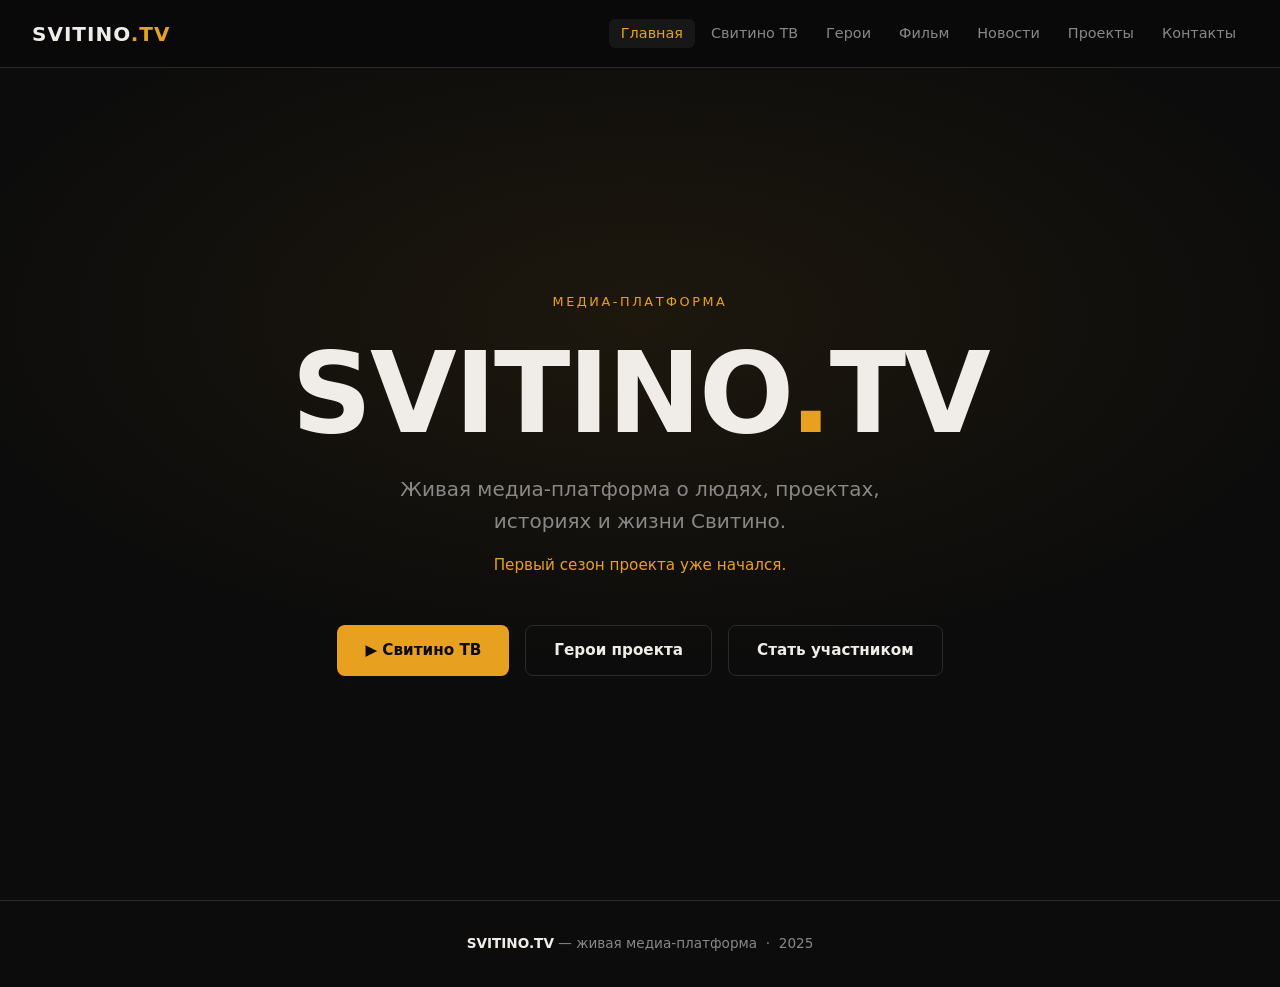
==== index.html @ ee6710ea "Убрать скрипт Cloudflare Analytics — работает автоматически через Pages" ====
<!DOCTYPE html>
<html lang="ru">
<head>
  <meta charset="UTF-8">
  <meta name="viewport" content="width=device-width, initial-scale=1.0">
  <title>SVITINO.TV — Живая медиа-платформа</title>
  <meta name="description" content="Живая медиа-платформа о людях, проектах, историях и жизни Свитино.">
  <link rel="stylesheet" href="css/style.css">
</head>
<body>

<nav>
  <a class="nav-logo" href="index.html">SVITINO<span>.TV</span></a>
  <button class="nav-burger" aria-label="Меню">
    <span></span><span></span><span></span>
  </button>
  <ul class="nav-links">
    <li><a href="index.html">Главная</a></li>
    <li><a href="tv.html">Свитино ТВ</a></li>
    <li><a href="heroes.html">Герои</a></li>
    <li><a href="film.html">Фильм</a></li>
    <li><a href="news.html">Новости</a></li>
    <li><a href="projects.html">Проекты</a></li>
    <li><a href="contacts.html">Контакты</a></li>
  </ul>
</nav>

<div class="page">
  <section class="hero">
    <p class="hero-eyebrow">Медиа-платформа</p>
    <h1>SVITINO<span class="dot">.</span>TV</h1>
    <p class="hero-sub">Живая медиа-платформа о людях, проектах, историях и жизни Свитино.</p>
    <p class="hero-note">Первый сезон проекта уже начался.</p>
    <div class="hero-buttons">
      <a href="tv.html" class="btn btn-primary">▶ Свитино ТВ</a>
      <a href="heroes.html" class="btn btn-outline">Герои проекта</a>
      <a href="contacts.html" class="btn btn-outline">Стать участником</a>
    </div>
  </section>
</div>

<footer>
  <strong>SVITINO.TV</strong> — живая медиа-платформа &nbsp;·&nbsp; 2025
</footer>

<script src="js/nav.js"></script>
</body>
</html>
---- css/style.css ----
/* SVITINO.TV — main stylesheet */

*, *::before, *::after {
  box-sizing: border-box;
  margin: 0;
  padding: 0;
}

:root {
  --bg: #0c0c0c;
  --bg-card: #161616;
  --bg-nav: rgba(10, 10, 10, 0.95);
  --accent: #e8a020;
  --accent-dark: #c48018;
  --text: #f0ede8;
  --text-muted: #888;
  --border: #2a2a2a;
  --font: 'Segoe UI', system-ui, -apple-system, sans-serif;
  --nav-h: 68px;
}

html { scroll-behavior: smooth; }

body {
  background: var(--bg);
  color: var(--text);
  font-family: var(--font);
  font-size: 16px;
  line-height: 1.6;
  min-height: 100vh;
}

a { color: inherit; text-decoration: none; }

/* ── Navigation ──────────────────────────────── */

nav {
  position: fixed;
  top: 0; left: 0; right: 0;
  height: var(--nav-h);
  background: var(--bg-nav);
  border-bottom: 1px solid var(--border);
  backdrop-filter: blur(10px);
  z-index: 100;
  display: flex;
  align-items: center;
  justify-content: space-between;
  padding: 0 2rem;
}

.nav-logo {
  font-size: 1.25rem;
  font-weight: 700;
  letter-spacing: 0.05em;
  color: var(--text);
}

.nav-logo span { color: var(--accent); }

.nav-links {
  display: flex;
  gap: 0.25rem;
  list-style: none;
}

.nav-links a {
  padding: 0.4rem 0.75rem;
  border-radius: 6px;
  font-size: 0.9rem;
  color: var(--text-muted);
  transition: color 0.2s, background 0.2s;
}

.nav-links a:hover,
.nav-links a.active {
  color: var(--text);
  background: rgba(255,255,255,0.06);
}

.nav-links a.active { color: var(--accent); }

/* Burger (mobile) */
.nav-burger {
  display: none;
  flex-direction: column;
  gap: 5px;
  cursor: pointer;
  padding: 4px;
  background: none;
  border: none;
}

.nav-burger span {
  display: block;
  width: 24px;
  height: 2px;
  background: var(--text);
  border-radius: 2px;
  transition: all 0.3s;
}

/* ── Page wrapper ────────────────────────────── */

.page {
  padding-top: var(--nav-h);
  min-height: 100vh;
}

/* ── Hero (главная) ──────────────────────────── */

.hero {
  min-height: calc(100vh - var(--nav-h));
  display: flex;
  flex-direction: column;
  align-items: center;
  justify-content: center;
  text-align: center;
  padding: 4rem 2rem;
  background:
    radial-gradient(ellipse 80% 60% at 50% 30%, rgba(232,160,32,0.08) 0%, transparent 70%),
    var(--bg);
}

.hero-eyebrow {
  font-size: 0.8rem;
  letter-spacing: 0.2em;
  text-transform: uppercase;
  color: var(--accent);
  margin-bottom: 1.5rem;
}

.hero h1 {
  font-size: clamp(3rem, 10vw, 7rem);
  font-weight: 800;
  letter-spacing: -0.02em;
  line-height: 1;
  margin-bottom: 1.5rem;
}

.hero h1 .dot { color: var(--accent); }

.hero-sub {
  font-size: clamp(1rem, 2.5vw, 1.25rem);
  color: var(--text-muted);
  max-width: 540px;
  margin-bottom: 1rem;
}

.hero-note {
  font-size: 0.95rem;
  color: var(--accent);
  margin-bottom: 3rem;
}

.hero-buttons {
  display: flex;
  gap: 1rem;
  flex-wrap: wrap;
  justify-content: center;
}

/* ── Buttons ─────────────────────────────────── */

.btn {
  display: inline-flex;
  align-items: center;
  gap: 0.5rem;
  padding: 0.75rem 1.75rem;
  border-radius: 8px;
  font-size: 0.95rem;
  font-weight: 600;
  cursor: pointer;
  transition: all 0.2s;
  border: none;
}

.btn-primary {
  background: var(--accent);
  color: #0c0c0c;
}

.btn-primary:hover {
  background: var(--accent-dark);
  transform: translateY(-1px);
}

.btn-outline {
  background: transparent;
  color: var(--text);
  border: 1px solid var(--border);
}

.btn-outline:hover {
  border-color: var(--accent);
  color: var(--accent);
  transform: translateY(-1px);
}

/* ── Section ─────────────────────────────────── */

.section {
  padding: 5rem 2rem;
  max-width: 1100px;
  margin: 0 auto;
}

.section-title {
  font-size: clamp(1.75rem, 4vw, 2.5rem);
  font-weight: 700;
  margin-bottom: 0.5rem;
}

.section-title span { color: var(--accent); }

.section-sub {
  color: var(--text-muted);
  margin-bottom: 3rem;
  max-width: 540px;
}

/* ── Cards ───────────────────────────────────── */

.cards {
  display: grid;
  grid-template-columns: repeat(auto-fill, minmax(300px, 1fr));
  gap: 1.5rem;
}

.card {
  background: var(--bg-card);
  border: 1px solid var(--border);
  border-radius: 12px;
  overflow: hidden;
  transition: border-color 0.2s, transform 0.2s;
}

.card:hover {
  border-color: var(--accent);
  transform: translateY(-3px);
}

.card-img {
  width: 100%;
  aspect-ratio: 16/9;
  background: #1e1e1e;
  display: flex;
  align-items: center;
  justify-content: center;
  color: var(--text-muted);
  font-size: 2rem;
}

.card-body { padding: 1.25rem; }

.card-tag {
  font-size: 0.75rem;
  letter-spacing: 0.1em;
  text-transform: uppercase;
  color: var(--accent);
  margin-bottom: 0.5rem;
}

.card-title {
  font-size: 1.1rem;
  font-weight: 600;
  margin-bottom: 0.5rem;
}

.card-text { font-size: 0.9rem; color: var(--text-muted); }

/* ── Page hero (inner pages) ─────────────────── */

.page-hero {
  padding: 4rem 2rem 3rem;
  max-width: 1100px;
  margin: 0 auto;
  border-bottom: 1px solid var(--border);
  margin-bottom: 0;
}

.page-hero h1 {
  font-size: clamp(2rem, 5vw, 3.5rem);
  font-weight: 800;
  margin-bottom: 0.75rem;
}

.page-hero p {
  color: var(--text-muted);
  font-size: 1.1rem;
  max-width: 560px;
}

/* ── Coming soon badge ───────────────────────── */

.coming-soon {
  display: inline-block;
  background: rgba(232,160,32,0.12);
  color: var(--accent);
  border: 1px solid rgba(232,160,32,0.3);
  border-radius: 20px;
  padding: 0.3rem 1rem;
  font-size: 0.8rem;
  letter-spacing: 0.08em;
  text-transform: uppercase;
  margin-bottom: 1rem;
}

/* ── Contacts ────────────────────────────────── */

.contact-list {
  list-style: none;
  display: flex;
  flex-direction: column;
  gap: 1rem;
  margin-top: 2rem;
}

.contact-list li {
  display: flex;
  align-items: center;
  gap: 1rem;
  padding: 1.25rem 1.5rem;
  background: var(--bg-card);
  border: 1px solid var(--border);
  border-radius: 10px;
}

.contact-list .ci {
  font-size: 1.5rem;
  width: 2rem;
  text-align: center;
}

.contact-list a {
  color: var(--accent);
  transition: opacity 0.2s;
}

.contact-list a:hover { opacity: 0.75; }

/* ── Footer ──────────────────────────────────── */

footer {
  border-top: 1px solid var(--border);
  padding: 2rem;
  text-align: center;
  color: var(--text-muted);
  font-size: 0.85rem;
}

footer strong { color: var(--text); }

/* ── Mobile ──────────────────────────────────── */

@media (max-width: 768px) {
  nav { padding: 0 1rem; }

  .nav-links {
    position: fixed;
    top: var(--nav-h);
    left: 0; right: 0;
    background: var(--bg-nav);
    border-bottom: 1px solid var(--border);
    flex-direction: column;
    padding: 1rem;
    gap: 0.25rem;
    transform: translateY(-120%);
    transition: transform 0.3s;
  }

  .nav-links.open { transform: translateY(0); }

  .nav-links a {
    display: block;
    padding: 0.65rem 1rem;
    font-size: 1rem;
  }

  .nav-burger { display: flex; }

  .hero { padding: 3rem 1.25rem; }

  .hero-buttons { flex-direction: column; align-items: stretch; }
  .hero-buttons .btn { justify-content: center; }

  .section { padding: 3rem 1.25rem; }
  .page-hero { padding: 2.5rem 1.25rem 2rem; }

  .cards { grid-template-columns: 1fr; }
}
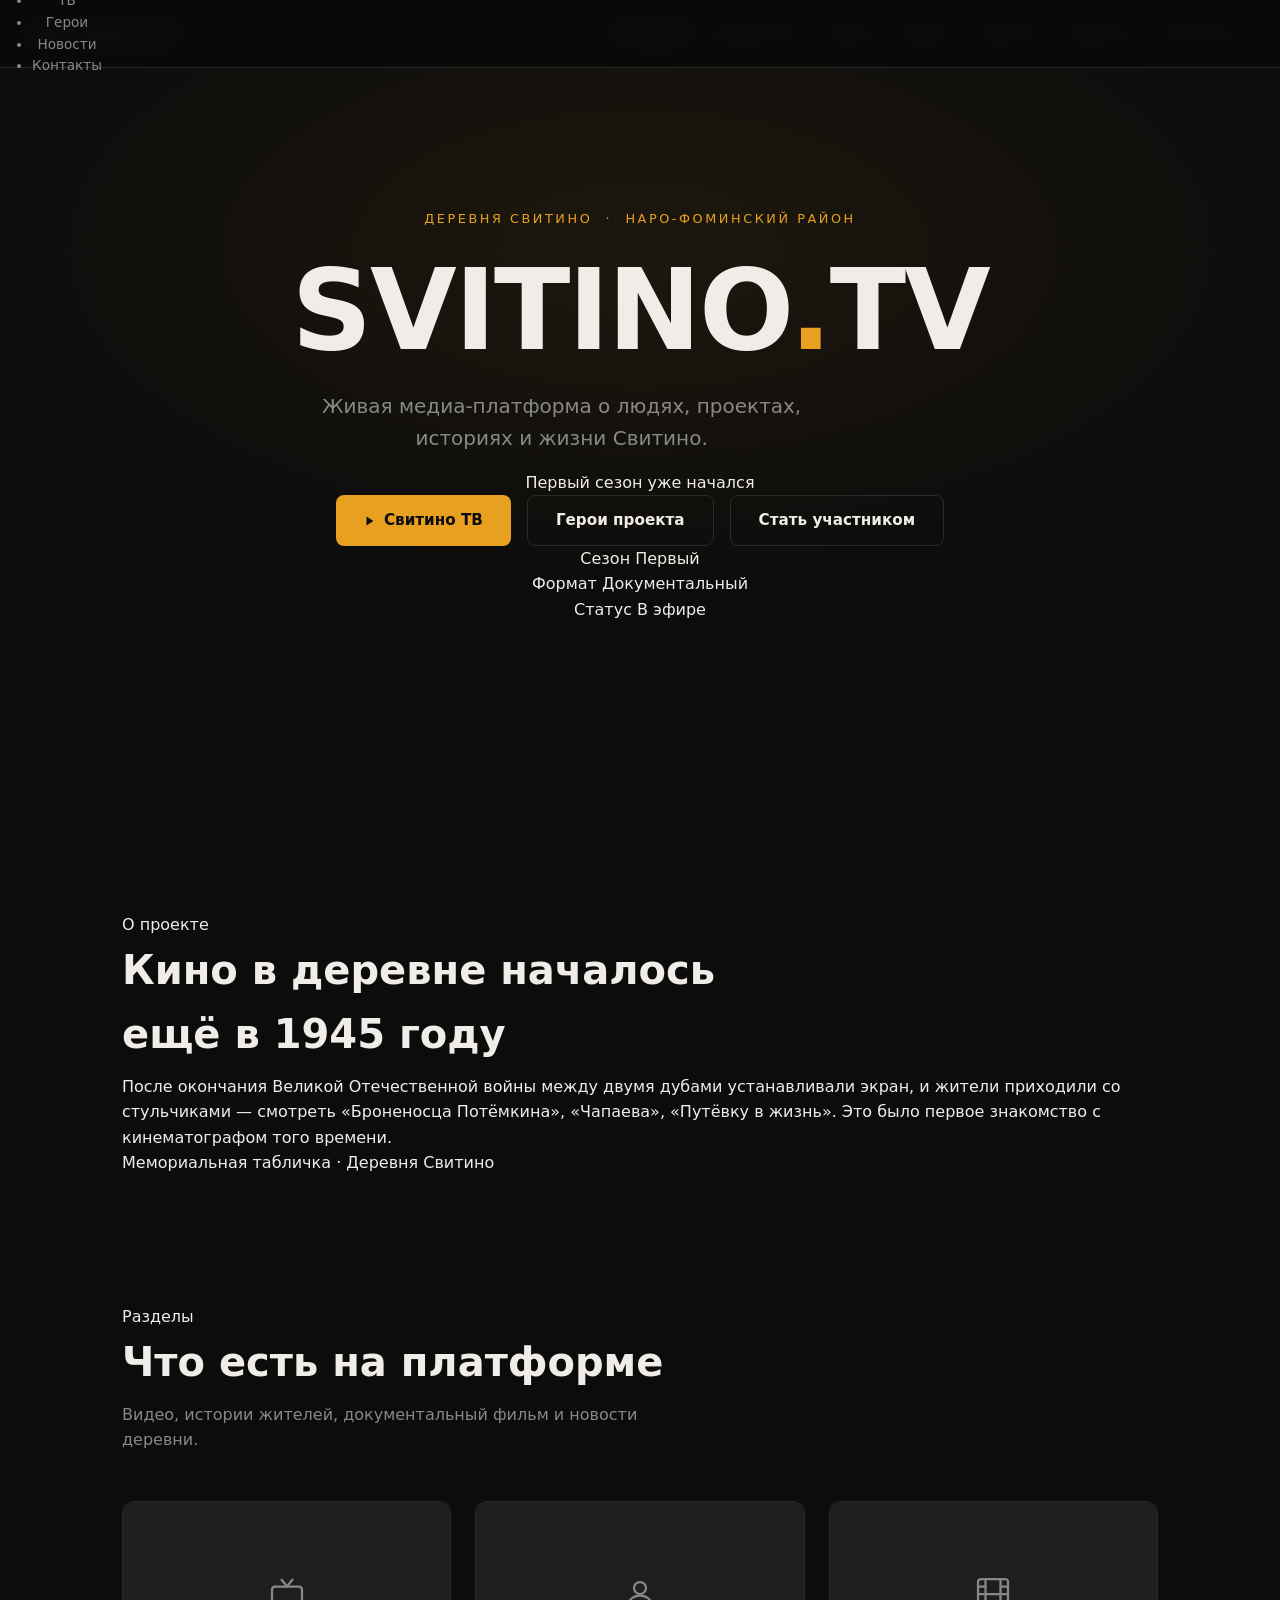
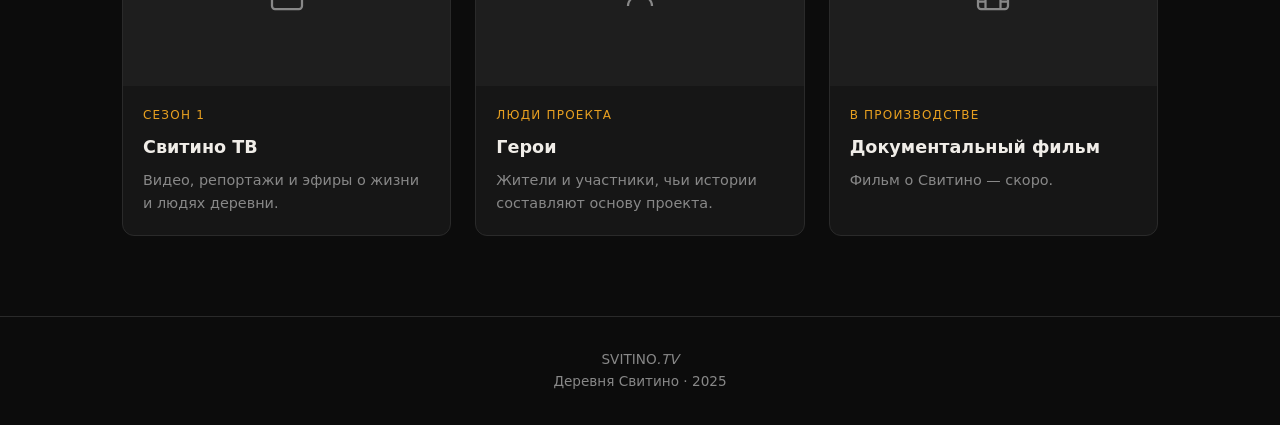
==== commit 7fff6403: "Add files via upload" ====
--- a/index.html
+++ b/index.html
@@ -4,14 +4,14 @@
   <meta charset="UTF-8">
   <meta name="viewport" content="width=device-width, initial-scale=1.0">
   <title>SVITINO.TV — Живая медиа-платформа</title>
-  <meta name="description" content="Живая медиа-платформа о людях, проектах, историях и жизни Свитино.">
+  <meta name="description" content="Живая медиа-платформа о людях, проектах, историях и жизни деревни Свитино.">
   <link rel="stylesheet" href="css/style.css">
 </head>
 <body>
 
 <nav>
-  <a class="nav-logo" href="index.html">SVITINO<span>.TV</span></a>
-  <button class="nav-burger" aria-label="Меню">
+  <a class="nav-logo" href="index.html">SVITINO<em>.TV</em></a>
+  <button class="nav-burger" aria-label="Меню" aria-expanded="false">
     <span></span><span></span><span></span>
   </button>
   <ul class="nav-links">
@@ -25,22 +25,133 @@
   </ul>
 </nav>
 
-<div class="page">
+<main>
   <section class="hero">
-    <p class="hero-eyebrow">Медиа-платформа</p>
-    <h1>SVITINO<span class="dot">.</span>TV</h1>
-    <p class="hero-sub">Живая медиа-платформа о людях, проектах, историях и жизни Свитино.</p>
-    <p class="hero-note">Первый сезон проекта уже начался.</p>
-    <div class="hero-buttons">
-      <a href="tv.html" class="btn btn-primary">▶ Свитино ТВ</a>
-      <a href="heroes.html" class="btn btn-outline">Герои проекта</a>
-      <a href="contacts.html" class="btn btn-outline">Стать участником</a>
+    <!-- Decorative archive photo wall -->
+    <div class="hero-bg" aria-hidden="true">
+      <div class="hero-bg-cell"></div><div class="hero-bg-cell"></div>
+      <div class="hero-bg-cell"></div><div class="hero-bg-cell"></div>
+      <div class="hero-bg-cell"></div><div class="hero-bg-cell"></div>
+      <div class="hero-bg-cell"></div><div class="hero-bg-cell"></div>
+      <div class="hero-bg-cell"></div><div class="hero-bg-cell"></div>
+      <div class="hero-bg-cell"></div><div class="hero-bg-cell"></div>
+      <div class="hero-bg-cell"></div><div class="hero-bg-cell"></div>
+      <div class="hero-bg-cell"></div><div class="hero-bg-cell"></div>
+      <div class="hero-bg-cell"></div><div class="hero-bg-cell"></div>
+      <div class="hero-bg-cell"></div><div class="hero-bg-cell"></div>
+      <div class="hero-bg-cell"></div><div class="hero-bg-cell"></div>
+      <div class="hero-bg-cell"></div><div class="hero-bg-cell"></div>
+      <div class="hero-bg-cell"></div><div class="hero-bg-cell"></div>
+      <div class="hero-bg-cell"></div><div class="hero-bg-cell"></div>
+      <div class="hero-bg-cell"></div><div class="hero-bg-cell"></div>
+      <div class="hero-bg-cell"></div><div class="hero-bg-cell"></div>
+      <div class="hero-bg-cell"></div><div class="hero-bg-cell"></div>
+      <div class="hero-bg-cell"></div><div class="hero-bg-cell"></div>
+      <div class="hero-bg-cell"></div><div class="hero-bg-cell"></div>
+      <div class="hero-bg-cell"></div><div class="hero-bg-cell"></div>
+      <div class="hero-bg-cell"></div><div class="hero-bg-cell"></div>
+    </div>
+
+    <div class="hero-main">
+      <div class="hero-eyebrow">Деревня Свитино &nbsp;·&nbsp; Наро-Фоминский район</div>
+
+      <h1>SVITINO<span class="dot">.</span><span class="tv">TV</span></h1>
+      <div class="hero-rule"></div>
+
+      <p class="hero-sub">Живая медиа-платформа о людях, проектах, историях и жизни Свитино.</p>
+      <p class="hero-season">Первый сезон уже начался</p>
+
+      <div class="hero-buttons">
+        <a href="tv.html" class="btn btn-primary">
+          <svg width="12" height="12" viewBox="0 0 24 24"><polygon points="5,3 19,12 5,21" fill="currentColor"/></svg>
+          Свитино ТВ
+        </a>
+        <a href="heroes.html" class="btn btn-outline">Герои проекта</a>
+        <a href="contacts.html" class="btn btn-outline">Стать участником</a>
+      </div>
+    </div>
+
+    <div class="hero-strip">
+      <div class="strip-item">
+        <span class="strip-label">Сезон</span>
+        <span class="strip-val">Первый</span>
+      </div>
+      <div class="strip-item">
+        <span class="strip-label">Формат</span>
+        <span class="strip-val">Документальный</span>
+      </div>
+      <div class="strip-item">
+        <span class="strip-label">Статус</span>
+        <span class="strip-val" style="color:var(--amber)">В эфире</span>
+      </div>
     </div>
   </section>
-</div>
+
+  <div class="gabion-divider"></div>
+
+  <!-- About -->
+  <div class="section" style="padding-bottom:3rem">
+    <p class="section-eyebrow">О проекте</p>
+    <h2 class="section-title">Кино в деревне началось<br>ещё в 1945 году</h2>
+    <div class="about-strip">
+      <p>После окончания Великой Отечественной войны между двумя дубами устанавливали экран, и жители приходили со стульчиками — смотреть «Броненосца Потёмкина», «Чапаева», «Путёвку в жизнь». Это было первое знакомство с кинематографом того времени.</p>
+      <span class="about-source">Мемориальная табличка · Деревня Свитино</span>
+    </div>
+  </div>
+
+  <div class="gabion-divider"></div>
+
+  <!-- Projects preview -->
+  <div class="section">
+    <p class="section-eyebrow">Разделы</p>
+    <h2 class="section-title">Что есть на платформе</h2>
+    <p class="section-sub">Видео, истории жителей, документальный фильм и новости деревни.</p>
+    <div class="cards">
+      <a href="tv.html" class="card" style="text-decoration:none">
+        <div class="card-img">
+          <svg width="36" height="36" viewBox="0 0 24 24" fill="none" stroke="currentColor" stroke-width="1.5"><rect x="2" y="7" width="20" height="15" rx="2"/><path d="M16 2l-4 5-4-5"/></svg>
+        </div>
+        <div class="card-body">
+          <div class="card-tag">Сезон 1</div>
+          <div class="card-title">Свитино ТВ</div>
+          <div class="card-text">Видео, репортажи и эфиры о жизни и людях деревни.</div>
+        </div>
+      </a>
+      <a href="heroes.html" class="card" style="text-decoration:none">
+        <div class="card-img">
+          <svg width="36" height="36" viewBox="0 0 24 24" fill="none" stroke="currentColor" stroke-width="1.5"><circle cx="12" cy="8" r="4"/><path d="M4 20c0-4 3.6-7 8-7s8 3 8 7"/></svg>
+        </div>
+        <div class="card-body">
+          <div class="card-tag">Люди проекта</div>
+          <div class="card-title">Герои</div>
+          <div class="card-text">Жители и участники, чьи истории составляют основу проекта.</div>
+        </div>
+      </a>
+      <a href="film.html" class="card" style="text-decoration:none">
+        <div class="card-img">
+          <svg width="36" height="36" viewBox="0 0 24 24" fill="none" stroke="currentColor" stroke-width="1.5"><rect x="2" y="2" width="20" height="20" rx="2"/><path d="M7 2v20M17 2v20M2 12h20M2 7h5M2 17h5M17 7h5M17 17h5"/></svg>
+        </div>
+        <div class="card-body">
+          <div class="card-tag">В производстве</div>
+          <div class="card-title">Документальный фильм</div>
+          <div class="card-text">Фильм о Свитино — скоро.</div>
+        </div>
+      </a>
+    </div>
+  </div>
+</main>
 
 <footer>
-  <strong>SVITINO.TV</strong> — живая медиа-платформа &nbsp;·&nbsp; 2025
+  <div class="footer-logo">SVITINO<em>.TV</em></div>
+  <div class="footer-center">Деревня Свитино · 2025</div>
+  <nav aria-label="Footer navigation">
+    <ul class="footer-nav">
+      <li><a href="tv.html">ТВ</a></li>
+      <li><a href="heroes.html">Герои</a></li>
+      <li><a href="news.html">Новости</a></li>
+      <li><a href="contacts.html">Контакты</a></li>
+    </ul>
+  </nav>
 </footer>
 
 <script src="js/nav.js"></script>
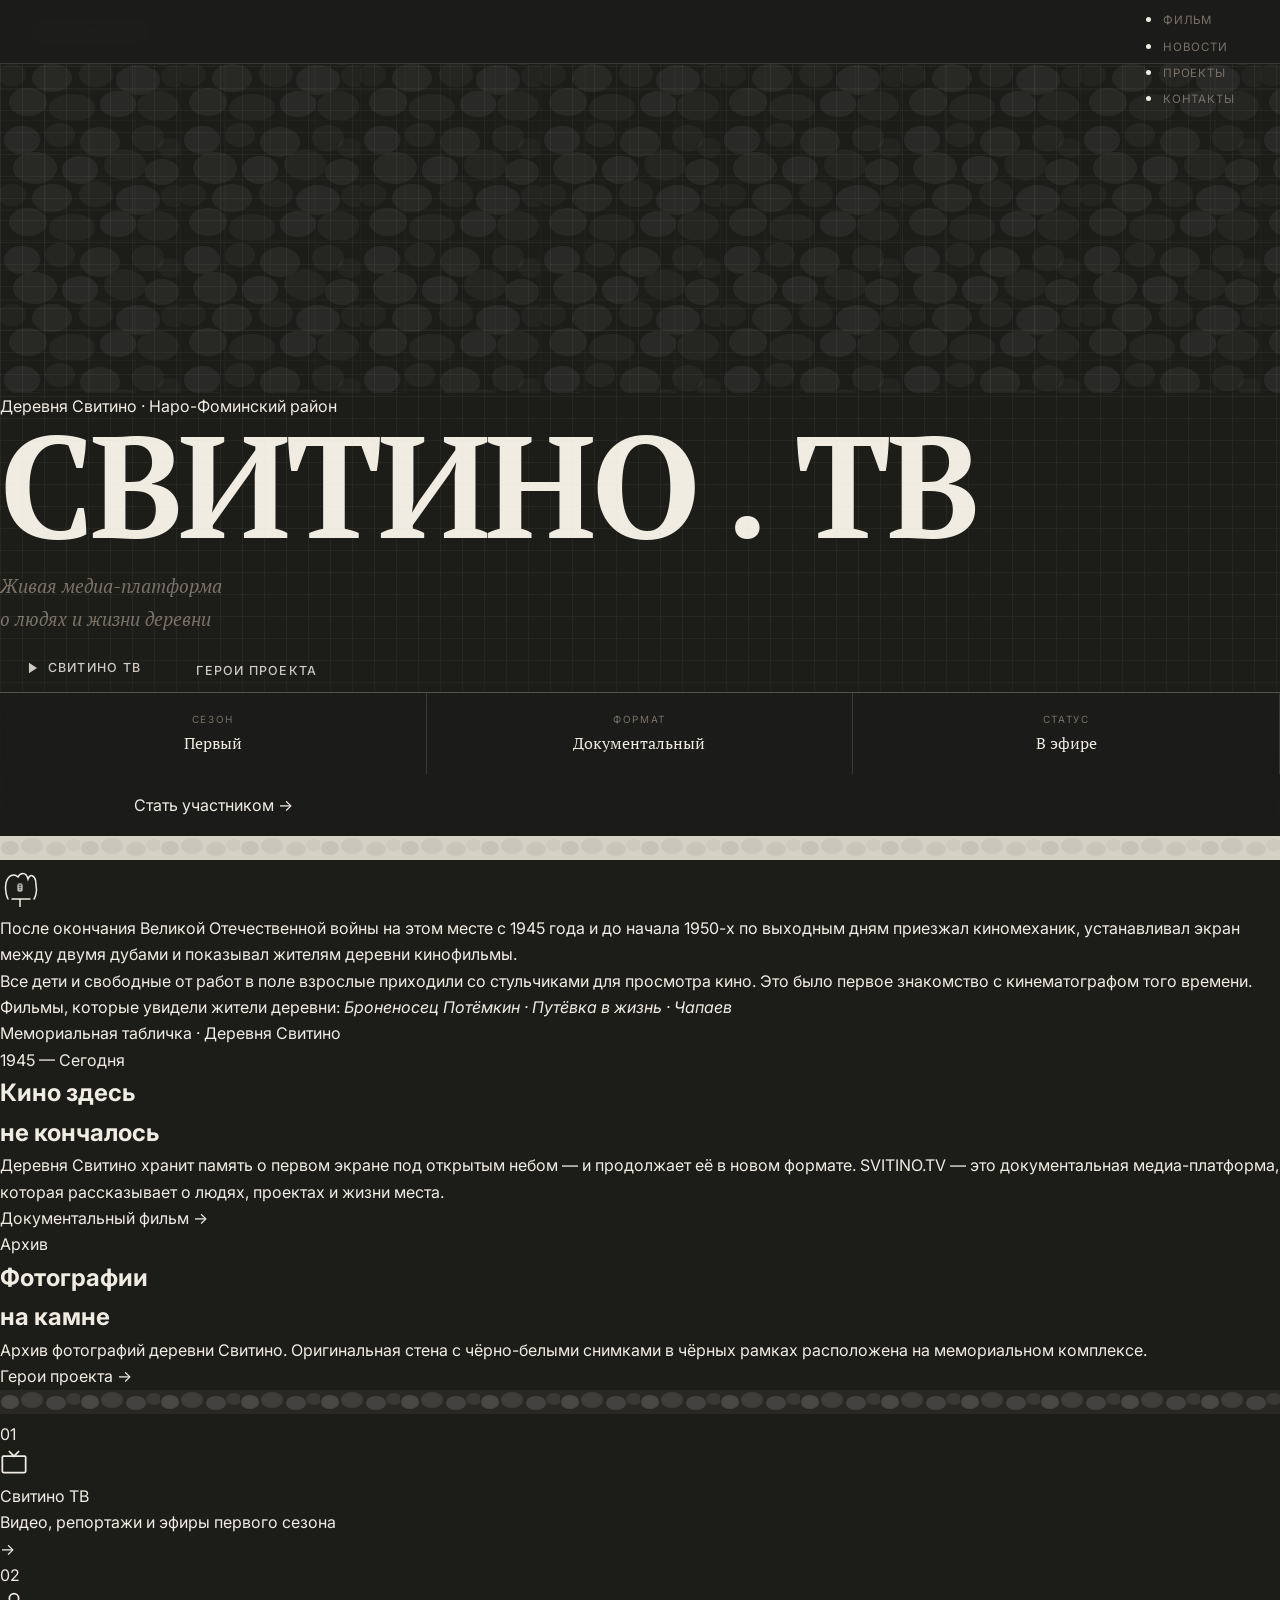
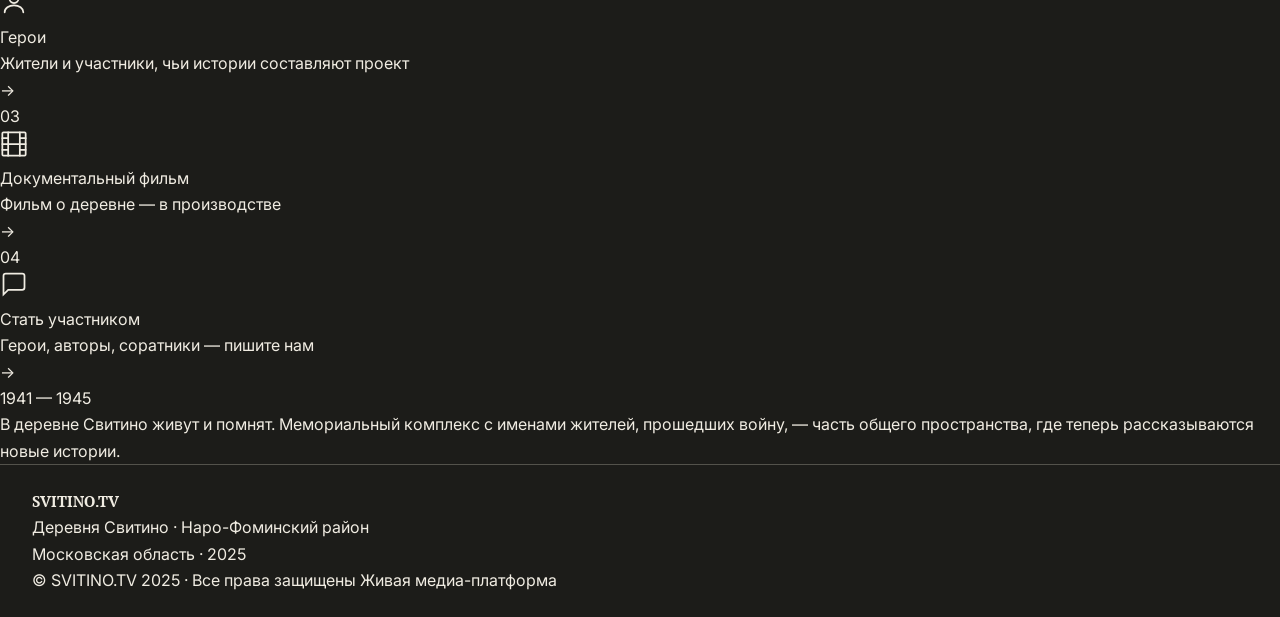
==== commit 78aa36f3: "Add files via upload" ====
--- a/index.html
+++ b/index.html
@@ -5,17 +5,28 @@
   <meta name="viewport" content="width=device-width, initial-scale=1.0">
   <title>SVITINO.TV — Живая медиа-платформа</title>
   <meta name="description" content="Живая медиа-платформа о людях, проектах, историях и жизни деревни Свитино.">
+
+  <!-- Oswald: condensed bold — эхо металлических табличек мемориала -->
+  <!-- PT Serif: архивный, тёплый -->
+  <!-- Inter: нейтральный интерфейсный -->
+  <link rel="preconnect" href="https://fonts.googleapis.com">
+  <link rel="preconnect" href="https://fonts.gstatic.com" crossorigin>
+  <link href="https://fonts.googleapis.com/css2?family=Oswald:wght@400;500;600;700&family=PT+Serif:ital,wght@0,400;0,700;1,400&family=Inter:wght@400;500&display=swap" rel="stylesheet">
+
   <link rel="stylesheet" href="css/style.css">
 </head>
 <body>
 
-<nav>
-  <a class="nav-logo" href="index.html">SVITINO<em>.TV</em></a>
+<!-- ── NAV ──────────────────────────────────── -->
+<nav class="nav">
+  <a class="nav-logo" href="index.html">
+    <span class="nav-logo-main">SVITINO</span><span class="nav-logo-dot">.</span><span class="nav-logo-tv">TV</span>
+  </a>
   <button class="nav-burger" aria-label="Меню" aria-expanded="false">
     <span></span><span></span><span></span>
   </button>
   <ul class="nav-links">
-    <li><a href="index.html">Главная</a></li>
+    <li><a href="index.html" class="active">Главная</a></li>
     <li><a href="tv.html">Свитино ТВ</a></li>
     <li><a href="heroes.html">Герои</a></li>
     <li><a href="film.html">Фильм</a></li>
@@ -25,133 +36,264 @@
   </ul>
 </nav>
 
-<main>
-  <section class="hero">
-    <!-- Decorative archive photo wall -->
-    <div class="hero-bg" aria-hidden="true">
-      <div class="hero-bg-cell"></div><div class="hero-bg-cell"></div>
-      <div class="hero-bg-cell"></div><div class="hero-bg-cell"></div>
-      <div class="hero-bg-cell"></div><div class="hero-bg-cell"></div>
-      <div class="hero-bg-cell"></div><div class="hero-bg-cell"></div>
-      <div class="hero-bg-cell"></div><div class="hero-bg-cell"></div>
-      <div class="hero-bg-cell"></div><div class="hero-bg-cell"></div>
-      <div class="hero-bg-cell"></div><div class="hero-bg-cell"></div>
-      <div class="hero-bg-cell"></div><div class="hero-bg-cell"></div>
-      <div class="hero-bg-cell"></div><div class="hero-bg-cell"></div>
-      <div class="hero-bg-cell"></div><div class="hero-bg-cell"></div>
-      <div class="hero-bg-cell"></div><div class="hero-bg-cell"></div>
-      <div class="hero-bg-cell"></div><div class="hero-bg-cell"></div>
-      <div class="hero-bg-cell"></div><div class="hero-bg-cell"></div>
-      <div class="hero-bg-cell"></div><div class="hero-bg-cell"></div>
-      <div class="hero-bg-cell"></div><div class="hero-bg-cell"></div>
-      <div class="hero-bg-cell"></div><div class="hero-bg-cell"></div>
-      <div class="hero-bg-cell"></div><div class="hero-bg-cell"></div>
-      <div class="hero-bg-cell"></div><div class="hero-bg-cell"></div>
-      <div class="hero-bg-cell"></div><div class="hero-bg-cell"></div>
-      <div class="hero-bg-cell"></div><div class="hero-bg-cell"></div>
-      <div class="hero-bg-cell"></div><div class="hero-bg-cell"></div>
-    </div>
-
-    <div class="hero-main">
-      <div class="hero-eyebrow">Деревня Свитино &nbsp;·&nbsp; Наро-Фоминский район</div>
-
-      <h1>SVITINO<span class="dot">.</span><span class="tv">TV</span></h1>
-      <div class="hero-rule"></div>
-
-      <p class="hero-sub">Живая медиа-платформа о людях, проектах, историях и жизни Свитино.</p>
-      <p class="hero-season">Первый сезон уже начался</p>
-
-      <div class="hero-buttons">
-        <a href="tv.html" class="btn btn-primary">
-          <svg width="12" height="12" viewBox="0 0 24 24"><polygon points="5,3 19,12 5,21" fill="currentColor"/></svg>
-          Свитино ТВ
-        </a>
-        <a href="heroes.html" class="btn btn-outline">Герои проекта</a>
-        <a href="contacts.html" class="btn btn-outline">Стать участником</a>
+<!-- ── HERO ─────────────────────────────────── -->
+<section class="hero">
+  <!-- Имитация gabion-стены: сетка из округлых «камней» -->
+  <div class="hero-stones" aria-hidden="true">
+    <svg class="stones-svg" xmlns="http://www.w3.org/2000/svg" width="100%" height="100%">
+      <defs>
+        <pattern id="stones" x="0" y="0" width="180" height="120" patternUnits="userSpaceOnUse">
+          <ellipse cx="22" cy="20" rx="18" ry="14" fill="rgba(255,255,255,0.06)"/>
+          <ellipse cx="60" cy="15" rx="15" ry="12" fill="rgba(255,255,255,0.04)"/>
+          <ellipse cx="100" cy="22" rx="20" ry="15" fill="rgba(255,255,255,0.05)"/>
+          <ellipse cx="148" cy="18" rx="16" ry="13" fill="rgba(255,255,255,0.04)"/>
+          <ellipse cx="170" cy="28" rx="12" ry="10" fill="rgba(255,255,255,0.03)"/>
+          <ellipse cx="35" cy="48" rx="22" ry="16" fill="rgba(255,255,255,0.05)"/>
+          <ellipse cx="80" cy="50" rx="18" ry="14" fill="rgba(255,255,255,0.06)"/>
+          <ellipse cx="125" cy="45" rx="21" ry="15" fill="rgba(255,255,255,0.04)"/>
+          <ellipse cx="162" cy="52" rx="17" ry="13" fill="rgba(255,255,255,0.05)"/>
+          <ellipse cx="12" cy="75" rx="14" ry="11" fill="rgba(255,255,255,0.03)"/>
+          <ellipse cx="52" cy="78" rx="20" ry="14" fill="rgba(255,255,255,0.05)"/>
+          <ellipse cx="96" cy="74" rx="17" ry="13" fill="rgba(255,255,255,0.04)"/>
+          <ellipse cx="138" cy="80" rx="22" ry="15" fill="rgba(255,255,255,0.06)"/>
+          <ellipse cx="175" cy="76" rx="14" ry="11" fill="rgba(255,255,255,0.03)"/>
+          <ellipse cx="28" cy="102" rx="19" ry="14" fill="rgba(255,255,255,0.05)"/>
+          <ellipse cx="72" cy="108" rx="23" ry="14" fill="rgba(255,255,255,0.04)"/>
+          <ellipse cx="118" cy="104" rx="18" ry="13" fill="rgba(255,255,255,0.06)"/>
+          <ellipse cx="158" cy="106" rx="21" ry="15" fill="rgba(255,255,255,0.04)"/>
+          <!-- wire grid -->
+          <line x1="0" y1="0" x2="180" y2="0" stroke="rgba(255,255,255,0.08)" stroke-width="0.5"/>
+          <line x1="0" y1="30" x2="180" y2="30" stroke="rgba(255,255,255,0.06)" stroke-width="0.5"/>
+          <line x1="0" y1="60" x2="180" y2="60" stroke="rgba(255,255,255,0.06)" stroke-width="0.5"/>
+          <line x1="0" y1="90" x2="180" y2="90" stroke="rgba(255,255,255,0.06)" stroke-width="0.5"/>
+          <line x1="0" y1="0" x2="0" y2="120" stroke="rgba(255,255,255,0.08)" stroke-width="0.5"/>
+          <line x1="45" y1="0" x2="45" y2="120" stroke="rgba(255,255,255,0.06)" stroke-width="0.5"/>
+          <line x1="90" y1="0" x2="90" y2="120" stroke="rgba(255,255,255,0.06)" stroke-width="0.5"/>
+          <line x1="135" y1="0" x2="135" y2="120" stroke="rgba(255,255,255,0.06)" stroke-width="0.5"/>
+        </pattern>
+      </defs>
+      <rect width="100%" height="100%" fill="url(#stones)"/>
+    </svg>
+  </div>
+
+  <div class="hero-content">
+    <div class="hero-location">Деревня Свитино · Наро-Фоминский район</div>
+    <h1 class="hero-title">
+      <span class="hero-title-main">СВИТИНО</span>
+      <span class="hero-title-dot">.</span>
+      <span class="hero-title-tv">ТВ</span>
+    </h1>
+    <p class="hero-sub">Живая медиа-платформа<br>о людях и жизни деревни</p>
+    <div class="hero-actions">
+      <a href="tv.html" class="btn btn-stone">
+        <svg width="14" height="14" viewBox="0 0 24 24" fill="currentColor"><polygon points="5,3 19,12 5,21"/></svg>
+        Свитино ТВ
+      </a>
+      <a href="heroes.html" class="btn btn-ghost">Герои проекта</a>
+    </div>
+  </div>
+
+  <div class="hero-strip">
+    <div class="strip-item">
+      <span class="strip-label">Сезон</span>
+      <span class="strip-val">Первый</span>
+    </div>
+    <div class="strip-item">
+      <span class="strip-label">Формат</span>
+      <span class="strip-val">Документальный</span>
+    </div>
+    <div class="strip-item">
+      <span class="strip-label">Статус</span>
+      <span class="strip-val strip-live">В эфире</span>
+    </div>
+    <div class="strip-item strip-item-cta">
+      <a href="contacts.html" class="strip-cta">Стать участником →</a>
+    </div>
+  </div>
+</section>
+
+<!-- ── STONE DIVIDER ─────────────────────────── -->
+<div class="stone-bar" aria-hidden="true">
+  <svg width="100%" height="24" xmlns="http://www.w3.org/2000/svg" preserveAspectRatio="none">
+    <defs>
+      <pattern id="sb" x="0" y="0" width="80" height="24" patternUnits="userSpaceOnUse">
+        <ellipse cx="10" cy="12" rx="9" ry="7" fill="rgba(0,0,0,0.07)"/>
+        <ellipse cx="32" cy="10" rx="11" ry="8" fill="rgba(0,0,0,0.05)"/>
+        <ellipse cx="56" cy="13" rx="10" ry="7" fill="rgba(0,0,0,0.06)"/>
+        <ellipse cx="74" cy="9" rx="8" ry="6" fill="rgba(0,0,0,0.04)"/>
+      </pattern>
+    </defs>
+    <rect width="100%" height="24" fill="#d6d1c5"/>
+    <rect width="100%" height="24" fill="url(#sb)"/>
+  </svg>
+</div>
+
+<!-- ── ИСТОРИЯ ───────────────────────────────── -->
+<section class="section-history">
+  <div class="container">
+    <div class="history-layout">
+      <div class="history-left">
+        <div class="plaque">
+          <div class="plaque-icons">
+            <!-- Two oaks + film strip, from the actual memorial plaque -->
+            <svg width="44" height="40" viewBox="0 0 44 40" fill="none" xmlns="http://www.w3.org/2000/svg">
+              <path d="M8 32 C8 32 4 24 6 16 C8 8 14 6 18 10 C20 6 26 4 28 12 C30 6 36 8 36 18 C38 26 34 32 34 32" fill="none" stroke="currentColor" stroke-width="1.5" stroke-linecap="round"/>
+              <line x1="12" y1="32" x2="30" y2="32" stroke="currentColor" stroke-width="1.5" stroke-linecap="round"/>
+              <line x1="20" y1="32" x2="20" y2="40" stroke="currentColor" stroke-width="1.5"/>
+              <rect x="18" y="17" width="4" height="7" rx="0.5" fill="none" stroke="currentColor" stroke-width="1"/>
+              <line x1="19" y1="18" x2="19" y2="24" stroke="currentColor" stroke-width="0.5"/>
+              <line x1="21" y1="18" x2="21" y2="24" stroke="currentColor" stroke-width="0.5"/>
+              <line x1="18" y1="19.5" x2="22" y2="19.5" stroke="currentColor" stroke-width="0.5"/>
+              <line x1="18" y1="21.5" x2="22" y2="21.5" stroke="currentColor" stroke-width="0.5"/>
+              <line x1="18" y1="23" x2="22" y2="23" stroke="currentColor" stroke-width="0.5"/>
+            </svg>
+          </div>
+          <p class="plaque-text">После окончания Великой Отечественной войны на этом месте с 1945 года и до начала 1950-х по выходным дням приезжал киномеханик, устанавливал экран между двумя дубами и показывал жителям деревни кинофильмы.</p>
+          <p class="plaque-text">Все дети и свободные от работ в поле взрослые приходили со стульчиками для просмотра кино. Это было первое знакомство с кинематографом того времени.</p>
+          <div class="plaque-films">
+            <span class="plaque-film-label">Фильмы, которые увидели жители деревни:</span>
+            <em>Броненосец Потёмкин · Путёвка в жизнь · Чапаев</em>
+          </div>
+          <div class="plaque-source">Мемориальная табличка · Деревня Свитино</div>
+        </div>
       </div>
-    </div>
-
-    <div class="hero-strip">
-      <div class="strip-item">
-        <span class="strip-label">Сезон</span>
-        <span class="strip-val">Первый</span>
+
+      <div class="history-right">
+        <div class="section-label">1945 — Сегодня</div>
+        <h2 class="section-heading">Кино здесь<br>не кончалось</h2>
+        <p class="section-body">Деревня Свитино хранит память о первом экране под открытым небом — и продолжает её в новом формате. SVITINO.TV — это документальная медиа-платформа, которая рассказывает о людях, проектах и жизни места.</p>
+        <a href="film.html" class="link-arrow">Документальный фильм →</a>
       </div>
-      <div class="strip-item">
-        <span class="strip-label">Формат</span>
-        <span class="strip-val">Документальный</span>
+    </div>
+  </div>
+</section>
+
+<!-- ── АРХИВНАЯ СТЕНА ─────────────────────────── -->
+<section class="section-photowall">
+  <div class="photowall-header container">
+    <div class="section-label">Архив</div>
+    <h2 class="section-heading section-heading-light">Фотографии<br>на камне</h2>
+  </div>
+  <!-- Masonry photo wall — как настоящая стена с фотографиями -->
+  <div class="photowall-grid">
+    <div class="photo-frame photo-frame--lg"><div class="photo-inner photo-inner--1"></div></div>
+    <div class="photo-frame photo-frame--sm"><div class="photo-inner photo-inner--2"></div></div>
+    <div class="photo-frame photo-frame--md"><div class="photo-inner photo-inner--3"></div></div>
+    <div class="photo-frame photo-frame--sm"><div class="photo-inner photo-inner--4"></div></div>
+    <div class="photo-frame photo-frame--md"><div class="photo-inner photo-inner--5"></div></div>
+    <div class="photo-frame photo-frame--lg"><div class="photo-inner photo-inner--6"></div></div>
+    <div class="photo-frame photo-frame--sm"><div class="photo-inner photo-inner--7"></div></div>
+    <div class="photo-frame photo-frame--md"><div class="photo-inner photo-inner--8"></div></div>
+    <div class="photo-frame photo-frame--sm"><div class="photo-inner photo-inner--9"></div></div>
+    <div class="photo-frame photo-frame--lg"><div class="photo-inner photo-inner--10"></div></div>
+    <div class="photo-frame photo-frame--md"><div class="photo-inner photo-inner--11"></div></div>
+    <div class="photo-frame photo-frame--sm"><div class="photo-inner photo-inner--12"></div></div>
+  </div>
+  <div class="photowall-caption container">
+    <p>Архив фотографий деревни Свитино. Оригинальная стена с чёрно-белыми снимками в чёрных рамках расположена на мемориальном комплексе.</p>
+    <a href="heroes.html" class="link-arrow link-arrow--light">Герои проекта →</a>
+  </div>
+</section>
+
+<!-- ── STONE DIVIDER ─────────────────────────── -->
+<div class="stone-bar" aria-hidden="true">
+  <svg width="100%" height="24" xmlns="http://www.w3.org/2000/svg" preserveAspectRatio="none">
+    <defs>
+      <pattern id="sb2" x="0" y="0" width="80" height="24" patternUnits="userSpaceOnUse">
+        <ellipse cx="10" cy="12" rx="9" ry="7" fill="rgba(255,255,255,0.15)"/>
+        <ellipse cx="32" cy="10" rx="11" ry="8" fill="rgba(255,255,255,0.10)"/>
+        <ellipse cx="56" cy="13" rx="10" ry="7" fill="rgba(255,255,255,0.12)"/>
+        <ellipse cx="74" cy="9" rx="8" ry="6" fill="rgba(255,255,255,0.08)"/>
+      </pattern>
+    </defs>
+    <rect width="100%" height="24" fill="#2a2825"/>
+    <rect width="100%" height="24" fill="url(#sb2)"/>
+  </svg>
+</div>
+
+<!-- ── НАВИГАЦИЯ ПО РАЗДЕЛАМ ──────────────────── -->
+<section class="section-nav-cards">
+  <div class="container">
+    <div class="nav-cards-grid">
+
+      <a href="tv.html" class="nav-card">
+        <div class="nav-card-num">01</div>
+        <div class="nav-card-icon">
+          <svg width="28" height="28" viewBox="0 0 24 24" fill="none" stroke="currentColor" stroke-width="1.5" stroke-linecap="round"><rect x="2" y="7" width="20" height="14" rx="1"/><path d="M16 3l-4 4-4-4"/></svg>
+        </div>
+        <div class="nav-card-title">Свитино ТВ</div>
+        <div class="nav-card-text">Видео, репортажи и эфиры первого сезона</div>
+        <div class="nav-card-arrow">→</div>
+      </a>
+
+      <a href="heroes.html" class="nav-card">
+        <div class="nav-card-num">02</div>
+        <div class="nav-card-icon">
+          <svg width="28" height="28" viewBox="0 0 24 24" fill="none" stroke="currentColor" stroke-width="1.5" stroke-linecap="round"><circle cx="12" cy="8" r="4"/><path d="M4 20c0-3.6 3.6-6 8-6s8 2.4 8 6"/></svg>
+        </div>
+        <div class="nav-card-title">Герои</div>
+        <div class="nav-card-text">Жители и участники, чьи истории составляют проект</div>
+        <div class="nav-card-arrow">→</div>
+      </a>
+
+      <a href="film.html" class="nav-card">
+        <div class="nav-card-num">03</div>
+        <div class="nav-card-icon">
+          <svg width="28" height="28" viewBox="0 0 24 24" fill="none" stroke="currentColor" stroke-width="1.5" stroke-linecap="round"><rect x="2" y="2" width="20" height="20" rx="1"/><path d="M7 2v20M17 2v20M2 12h20M2 7h5M2 17h5M17 7h5M17 17h5"/></svg>
+        </div>
+        <div class="nav-card-title">Документальный фильм</div>
+        <div class="nav-card-text">Фильм о деревне — в производстве</div>
+        <div class="nav-card-arrow">→</div>
+      </a>
+
+      <a href="contacts.html" class="nav-card nav-card--accent">
+        <div class="nav-card-num">04</div>
+        <div class="nav-card-icon">
+          <svg width="28" height="28" viewBox="0 0 24 24" fill="none" stroke="currentColor" stroke-width="1.5" stroke-linecap="round"><path d="M21 15a2 2 0 0 1-2 2H7l-4 4V5a2 2 0 0 1 2-2h14a2 2 0 0 1 2 2z"/></svg>
+        </div>
+        <div class="nav-card-title">Стать участником</div>
+        <div class="nav-card-text">Герои, авторы, соратники — пишите нам</div>
+        <div class="nav-card-arrow">→</div>
+      </a>
+
+    </div>
+  </div>
+</section>
+
+<!-- ── МЕМОРИАЛ ОТСЫЛКА ──────────────────────── -->
+<section class="section-memorial">
+  <div class="container">
+    <div class="memorial-block">
+      <div class="memorial-years">1941 — 1945</div>
+      <p class="memorial-text">В деревне Свитино живут и помнят. Мемориальный комплекс с именами жителей, прошедших войну, — часть общего пространства, где теперь рассказываются новые истории.</p>
+    </div>
+  </div>
+</section>
+
+<!-- ── FOOTER ─────────────────────────────────── -->
+<footer class="footer">
+  <div class="container">
+    <div class="footer-inner">
+      <div class="footer-brand">
+        <div class="footer-logo">SVITINO<span class="footer-logo-dot">.</span><span class="footer-logo-tv">TV</span></div>
+        <p class="footer-tagline">Деревня Свитино · Наро-Фоминский район<br>Московская область · 2025</p>
       </div>
-      <div class="strip-item">
-        <span class="strip-label">Статус</span>
-        <span class="strip-val" style="color:var(--amber)">В эфире</span>
-      </div>
-    </div>
-  </section>
-
-  <div class="gabion-divider"></div>
-
-  <!-- About -->
-  <div class="section" style="padding-bottom:3rem">
-    <p class="section-eyebrow">О проекте</p>
-    <h2 class="section-title">Кино в деревне началось<br>ещё в 1945 году</h2>
-    <div class="about-strip">
-      <p>После окончания Великой Отечественной войны между двумя дубами устанавливали экран, и жители приходили со стульчиками — смотреть «Броненосца Потёмкина», «Чапаева», «Путёвку в жизнь». Это было первое знакомство с кинематографом того времени.</p>
-      <span class="about-source">Мемориальная табличка · Деревня Свитино</span>
-    </div>
-  </div>
-
-  <div class="gabion-divider"></div>
-
-  <!-- Projects preview -->
-  <div class="section">
-    <p class="section-eyebrow">Разделы</p>
-    <h2 class="section-title">Что есть на платформе</h2>
-    <p class="section-sub">Видео, истории жителей, документальный фильм и новости деревни.</p>
-    <div class="cards">
-      <a href="tv.html" class="card" style="text-decoration:none">
-        <div class="card-img">
-          <svg width="36" height="36" viewBox="0 0 24 24" fill="none" stroke="currentColor" stroke-width="1.5"><rect x="2" y="7" width="20" height="15" rx="2"/><path d="M16 2l-4 5-4-5"/></svg>
-        </div>
-        <div class="card-body">
-          <div class="card-tag">Сезон 1</div>
-          <div class="card-title">Свитино ТВ</div>
-          <div class="card-text">Видео, репортажи и эфиры о жизни и людях деревни.</div>
-        </div>
-      </a>
-      <a href="heroes.html" class="card" style="text-decoration:none">
-        <div class="card-img">
-          <svg width="36" height="36" viewBox="0 0 24 24" fill="none" stroke="currentColor" stroke-width="1.5"><circle cx="12" cy="8" r="4"/><path d="M4 20c0-4 3.6-7 8-7s8 3 8 7"/></svg>
-        </div>
-        <div class="card-body">
-          <div class="card-tag">Люди проекта</div>
-          <div class="card-title">Герои</div>
-          <div class="card-text">Жители и участники, чьи истории составляют основу проекта.</div>
-        </div>
-      </a>
-      <a href="film.html" class="card" style="text-decoration:none">
-        <div class="card-img">
-          <svg width="36" height="36" viewBox="0 0 24 24" fill="none" stroke="currentColor" stroke-width="1.5"><rect x="2" y="2" width="20" height="20" rx="2"/><path d="M7 2v20M17 2v20M2 12h20M2 7h5M2 17h5M17 7h5M17 17h5"/></svg>
-        </div>
-        <div class="card-body">
-          <div class="card-tag">В производстве</div>
-          <div class="card-title">Документальный фильм</div>
-          <div class="card-text">Фильм о Свитино — скоро.</div>
-        </div>
-      </a>
-    </div>
-  </div>
-</main>
-
-<footer>
-  <div class="footer-logo">SVITINO<em>.TV</em></div>
-  <div class="footer-center">Деревня Свитино · 2025</div>
-  <nav aria-label="Footer navigation">
-    <ul class="footer-nav">
-      <li><a href="tv.html">ТВ</a></li>
-      <li><a href="heroes.html">Герои</a></li>
-      <li><a href="news.html">Новости</a></li>
-      <li><a href="contacts.html">Контакты</a></li>
-    </ul>
-  </nav>
+      <nav class="footer-nav" aria-label="Footer">
+        <ul>
+          <li><a href="tv.html">Свитино ТВ</a></li>
+          <li><a href="heroes.html">Герои</a></li>
+          <li><a href="film.html">Фильм</a></li>
+          <li><a href="news.html">Новости</a></li>
+          <li><a href="projects.html">Проекты</a></li>
+          <li><a href="contacts.html">Контакты</a></li>
+        </ul>
+      </nav>
+    </div>
+    <div class="footer-bottom">
+      <span>© SVITINO.TV 2025 · Все права защищены</span>
+      <span>Живая медиа-платформа</span>
+    </div>
+  </div>
 </footer>
 
 <script src="js/nav.js"></script>
--- a/css/style.css
+++ b/css/style.css
@@ -1,46 +1,56 @@
-/* SVITINO.TV — main stylesheet */
-
-*, *::before, *::after {
-  box-sizing: border-box;
-  margin: 0;
-  padding: 0;
-}
+/* SVITINO.TV — Новая версия. Документальный стиль. */
+
+@import url('https://fonts.googleapis.com/css2?family=PT+Serif:ital,wght@0,400;0,700;1,400&family=Inter:wght@300;400;500&display=swap');
+
+*, *::before, *::after { box-sizing: border-box; margin: 0; padding: 0; }
 
 :root {
-  --bg: #0c0c0c;
-  --bg-card: #161616;
-  --bg-nav: rgba(10, 10, 10, 0.95);
-  --accent: #e8a020;
-  --accent-dark: #c48018;
-  --text: #f0ede8;
-  --text-muted: #888;
-  --border: #2a2a2a;
-  --font: 'Segoe UI', system-ui, -apple-system, sans-serif;
-  --nav-h: 68px;
+  --ink:     #1c1c19;
+  --paper:   #f0ece2;
+  --stone:   #7a7267;
+  --pebble:  #c8c3b5;
+  --amber:   #c4863a;
+  --amber2:  #a06828;
+  --fir:     #3d5c40;
+  --card-bg: #242420;
+  --border:  rgba(200,195,181,0.18);
+  --border2: rgba(200,195,181,0.32);
+  --nav-h:   64px;
+  --serif:   'PT Serif', Georgia, serif;
+  --sans:    'Inter', system-ui, -apple-system, sans-serif;
+
+  /* Gabion mesh pattern */
+  --gabion: repeating-linear-gradient(
+      rgba(200,195,181,0.10) 0px, rgba(200,195,181,0.10) 1px,
+      transparent 1px, transparent 22px),
+    repeating-linear-gradient(
+      90deg,
+      rgba(200,195,181,0.10) 0px, rgba(200,195,181,0.10) 1px,
+      transparent 1px, transparent 22px);
 }
 
 html { scroll-behavior: smooth; }
 
 body {
-  background: var(--bg);
-  color: var(--text);
-  font-family: var(--font);
+  background: var(--ink);
+  color: var(--paper);
+  font-family: var(--sans);
   font-size: 16px;
-  line-height: 1.6;
+  line-height: 1.65;
   min-height: 100vh;
 }
 
 a { color: inherit; text-decoration: none; }
 
-/* ── Navigation ──────────────────────────────── */
+/* ── Nav ────────────────────────────────────── */
 
 nav {
   position: fixed;
   top: 0; left: 0; right: 0;
   height: var(--nav-h);
-  background: var(--bg-nav);
+  background: rgba(28,28,25,0.96);
+  backdrop-filter: blur(10px);
   border-bottom: 1px solid var(--border);
-  backdrop-filter: blur(10px);
   z-index: 100;
   display: flex;
   align-items: center;
@@ -49,53 +59,49 @@
 }
 
 .nav-logo {
-  font-size: 1.25rem;
-  font-weight: 700;
-  letter-spacing: 0.05em;
-  color: var(--text);
-}
-
-.nav-logo span { color: var(--accent); }
+  font-family: var(--serif);
+  font-size: 1.2rem;
+  font-weight: 700;
+  letter-spacing: 0.04em;
+  color: var(--paper);
+}
+.nav-logo em { font-style: italic; color: var(--amber); }
 
 .nav-links {
   display: flex;
-  gap: 0.25rem;
+  gap: 0;
   list-style: none;
 }
 
 .nav-links a {
-  padding: 0.4rem 0.75rem;
-  border-radius: 6px;
-  font-size: 0.9rem;
-  color: var(--text-muted);
-  transition: color 0.2s, background 0.2s;
+  display: block;
+  padding: 0.4rem 0.8rem;
+  font-size: 0.78rem;
+  letter-spacing: 0.07em;
+  text-transform: uppercase;
+  color: var(--stone);
+  transition: color 0.2s;
 }
 
 .nav-links a:hover,
-.nav-links a.active {
-  color: var(--text);
-  background: rgba(255,255,255,0.06);
-}
-
-.nav-links a.active { color: var(--accent); }
-
-/* Burger (mobile) */
+.nav-links a.active { color: var(--paper); }
+.nav-links a.active { color: var(--amber); }
+
 .nav-burger {
   display: none;
   flex-direction: column;
   gap: 5px;
+  background: none;
+  border: none;
   cursor: pointer;
   padding: 4px;
-  background: none;
-  border: none;
-}
-
+}
 .nav-burger span {
   display: block;
-  width: 24px;
-  height: 2px;
-  background: var(--text);
-  border-radius: 2px;
+  width: 22px;
+  height: 1.5px;
+  background: var(--paper);
+  border-radius: 1px;
   transition: all 0.3s;
 }
 
@@ -110,89 +116,201 @@
 
 .hero {
   min-height: calc(100vh - var(--nav-h));
+  display: grid;
+  grid-template-rows: 1fr auto;
+  position: relative;
+  overflow: hidden;
+}
+
+/* Archive photo wall — decorative grid behind hero */
+.hero-bg {
+  position: absolute;
+  inset: 0;
+  display: grid;
+  grid-template-columns: repeat(8, 1fr);
+  grid-template-rows: repeat(5, 1fr);
+  gap: 3px;
+  opacity: 0.08;
+  pointer-events: none;
+}
+
+.hero-bg-cell {
+  background: var(--pebble);
+  border-radius: 1px;
+}
+
+.hero-bg-cell:nth-child(3n)   { opacity: 0.6; }
+.hero-bg-cell:nth-child(5n)   { opacity: 0.9; }
+.hero-bg-cell:nth-child(7n+1) { opacity: 0.3; }
+
+/* Gabion overlay */
+.hero::before {
+  content: '';
+  position: absolute;
+  inset: 0;
+  background-image: var(--gabion);
+  pointer-events: none;
+  opacity: 0.6;
+  z-index: 0;
+}
+
+/* Bottom fade */
+.hero::after {
+  content: '';
+  position: absolute;
+  bottom: 0; left: 0; right: 0;
+  height: 200px;
+  background: linear-gradient(transparent, var(--ink));
+  pointer-events: none;
+  z-index: 1;
+}
+
+.hero-main {
+  position: relative;
+  z-index: 2;
   display: flex;
   flex-direction: column;
   align-items: center;
   justify-content: center;
   text-align: center;
-  padding: 4rem 2rem;
-  background:
-    radial-gradient(ellipse 80% 60% at 50% 30%, rgba(232,160,32,0.08) 0%, transparent 70%),
-    var(--bg);
+  padding: 5rem 2rem 3rem;
 }
 
 .hero-eyebrow {
-  font-size: 0.8rem;
+  font-size: 0.7rem;
   letter-spacing: 0.2em;
   text-transform: uppercase;
-  color: var(--accent);
-  margin-bottom: 1.5rem;
+  color: var(--stone);
+  margin-bottom: 2rem;
+  display: flex;
+  align-items: center;
+  gap: 1rem;
+}
+.hero-eyebrow::before,
+.hero-eyebrow::after {
+  content: '';
+  flex: 1;
+  height: 1px;
+  background: var(--border2);
+  max-width: 60px;
 }
 
 .hero h1 {
-  font-size: clamp(3rem, 10vw, 7rem);
-  font-weight: 800;
-  letter-spacing: -0.02em;
-  line-height: 1;
-  margin-bottom: 1.5rem;
-}
-
-.hero h1 .dot { color: var(--accent); }
+  font-family: var(--serif);
+  font-size: clamp(4rem, 12vw, 9rem);
+  font-weight: 700;
+  line-height: 0.9;
+  letter-spacing: -0.03em;
+  margin-bottom: 0.15em;
+  color: var(--paper);
+}
+
+.hero h1 .dot { color: var(--amber); font-style: italic; }
+.hero h1 .tv  { color: var(--amber); font-style: italic; }
+
+.hero-rule {
+  width: 48px;
+  height: 2px;
+  background: var(--amber);
+  margin: 1.5rem auto;
+}
 
 .hero-sub {
-  font-size: clamp(1rem, 2.5vw, 1.25rem);
-  color: var(--text-muted);
-  max-width: 540px;
-  margin-bottom: 1rem;
-}
-
-.hero-note {
-  font-size: 0.95rem;
-  color: var(--accent);
-  margin-bottom: 3rem;
+  font-family: var(--serif);
+  font-size: clamp(1rem, 2vw, 1.2rem);
+  font-style: italic;
+  color: var(--stone);
+  max-width: 460px;
+  line-height: 1.7;
+  margin-bottom: 0.75rem;
+}
+
+.hero-season {
+  font-size: 0.72rem;
+  letter-spacing: 0.14em;
+  text-transform: uppercase;
+  color: var(--amber);
+  margin-bottom: 2.5rem;
 }
 
 .hero-buttons {
   display: flex;
-  gap: 1rem;
+  gap: 0.75rem;
   flex-wrap: wrap;
   justify-content: center;
 }
 
+/* ── Strip (метаданные) ──────────────────────── */
+
+.hero-strip {
+  position: relative;
+  z-index: 2;
+  border-top: 1px solid var(--border2);
+  display: grid;
+  grid-template-columns: repeat(3, 1fr);
+  text-align: center;
+  background: rgba(28,28,25,0.6);
+  backdrop-filter: blur(8px);
+}
+
+.strip-item {
+  padding: 1.1rem 1rem;
+  border-right: 1px solid var(--border);
+  display: flex;
+  flex-direction: column;
+  gap: 0.2rem;
+}
+.strip-item:last-child { border-right: none; }
+
+.strip-label {
+  font-size: 0.62rem;
+  letter-spacing: 0.16em;
+  text-transform: uppercase;
+  color: var(--stone);
+}
+
+.strip-val {
+  font-family: var(--serif);
+  font-size: 1rem;
+  font-weight: 400;
+  color: var(--paper);
+}
+
 /* ── Buttons ─────────────────────────────────── */
 
 .btn {
   display: inline-flex;
   align-items: center;
   gap: 0.5rem;
-  padding: 0.75rem 1.75rem;
-  border-radius: 8px;
-  font-size: 0.95rem;
-  font-weight: 600;
+  padding: 0.65rem 1.6rem;
+  font-family: var(--sans);
+  font-size: 0.78rem;
+  font-weight: 500;
+  letter-spacing: 0.1em;
+  text-transform: uppercase;
   cursor: pointer;
+  border: none;
   transition: all 0.2s;
-  border: none;
+  text-decoration: none;
 }
 
 .btn-primary {
-  background: var(--accent);
-  color: #0c0c0c;
-}
-
+  background: var(--amber);
+  color: var(--ink);
+}
 .btn-primary:hover {
-  background: var(--accent-dark);
+  background: var(--amber2);
   transform: translateY(-1px);
 }
 
 .btn-outline {
   background: transparent;
-  color: var(--text);
-  border: 1px solid var(--border);
-}
-
+  color: var(--paper);
+  border: 1px solid var(--border2);
+}
 .btn-outline:hover {
-  border-color: var(--accent);
-  color: var(--accent);
+  border-color: var(--amber);
+  color: var(--amber);
   transform: translateY(-1px);
 }
 
@@ -204,18 +322,40 @@
   margin: 0 auto;
 }
 
+.section-eyebrow {
+  font-size: 0.68rem;
+  letter-spacing: 0.18em;
+  text-transform: uppercase;
+  color: var(--amber);
+  margin-bottom: 0.75rem;
+}
+
 .section-title {
+  font-family: var(--serif);
   font-size: clamp(1.75rem, 4vw, 2.5rem);
   font-weight: 700;
-  margin-bottom: 0.5rem;
-}
-
-.section-title span { color: var(--accent); }
+  margin-bottom: 0.6rem;
+  line-height: 1.15;
+}
 
 .section-sub {
-  color: var(--text-muted);
-  margin-bottom: 3rem;
-  max-width: 540px;
+  font-family: var(--serif);
+  font-style: italic;
+  color: var(--stone);
+  margin-bottom: 2.5rem;
+  max-width: 520px;
+  font-size: 1.05rem;
+}
+
+/* ── Gabion divider ──────────────────────────── */
+
+.gabion-divider {
+  height: 32px;
+  background-image: var(--gabion);
+  background-color: rgba(200,195,181,0.04);
+  border-top: 1px solid var(--border);
+  border-bottom: 1px solid var(--border);
+  margin: 0;
 }
 
 /* ── Cards ───────────────────────────────────── */
@@ -223,50 +363,57 @@
 .cards {
   display: grid;
   grid-template-columns: repeat(auto-fill, minmax(300px, 1fr));
-  gap: 1.5rem;
+  gap: 1.25rem;
 }
 
 .card {
-  background: var(--bg-card);
+  background: var(--card-bg);
   border: 1px solid var(--border);
-  border-radius: 12px;
+  border-radius: 4px;
   overflow: hidden;
   transition: border-color 0.2s, transform 0.2s;
 }
 
 .card:hover {
-  border-color: var(--accent);
-  transform: translateY(-3px);
+  border-color: var(--amber);
+  transform: translateY(-2px);
 }
 
 .card-img {
   width: 100%;
   aspect-ratio: 16/9;
-  background: #1e1e1e;
+  background: #181815;
+  background-image: var(--gabion);
   display: flex;
   align-items: center;
   justify-content: center;
-  color: var(--text-muted);
+  color: var(--stone);
   font-size: 2rem;
 }
 
 .card-body { padding: 1.25rem; }
 
 .card-tag {
-  font-size: 0.75rem;
-  letter-spacing: 0.1em;
-  text-transform: uppercase;
-  color: var(--accent);
-  margin-bottom: 0.5rem;
+  font-size: 0.68rem;
+  letter-spacing: 0.12em;
+  text-transform: uppercase;
+  color: var(--amber);
+  margin-bottom: 0.4rem;
 }
 
 .card-title {
+  font-family: var(--serif);
   font-size: 1.1rem;
-  font-weight: 600;
-  margin-bottom: 0.5rem;
-}
-
-.card-text { font-size: 0.9rem; color: var(--text-muted); }
+  font-weight: 700;
+  margin-bottom: 0.4rem;
+  line-height: 1.3;
+}
+
+.card-text {
+  font-size: 0.88rem;
+  color: var(--stone);
+  line-height: 1.6;
+}
 
 /* ── Page hero (inner pages) ─────────────────── */
 
@@ -275,34 +422,169 @@
   max-width: 1100px;
   margin: 0 auto;
   border-bottom: 1px solid var(--border);
-  margin-bottom: 0;
+  position: relative;
+}
+
+.page-hero::before {
+  content: '';
+  position: absolute;
+  inset: 0;
+  background-image: var(--gabion);
+  opacity: 0.4;
+  pointer-events: none;
+}
+
+.page-hero > * { position: relative; z-index: 1; }
+
+.page-hero .badge {
+  display: inline-block;
+  font-size: 0.65rem;
+  letter-spacing: 0.14em;
+  text-transform: uppercase;
+  color: var(--amber);
+  border: 1px solid rgba(196,134,58,0.3);
+  padding: 0.25rem 0.75rem;
+  border-radius: 2px;
+  margin-bottom: 1.25rem;
 }
 
 .page-hero h1 {
+  font-family: var(--serif);
   font-size: clamp(2rem, 5vw, 3.5rem);
-  font-weight: 800;
+  font-weight: 700;
   margin-bottom: 0.75rem;
+  line-height: 1.1;
 }
 
 .page-hero p {
-  color: var(--text-muted);
+  font-family: var(--serif);
+  font-style: italic;
+  color: var(--stone);
+  font-size: 1.05rem;
+  max-width: 540px;
+  line-height: 1.65;
+}
+
+/* ── Film page ───────────────────────────────── */
+
+.film-poster {
+  width: 100%;
+  max-width: 680px;
+  aspect-ratio: 16/9;
+  background: #111110;
+  background-image: var(--gabion);
+  border: 1px solid var(--border2);
+  border-radius: 4px;
+  display: flex;
+  flex-direction: column;
+  align-items: center;
+  justify-content: center;
+  margin: 0 auto 2.5rem;
+  gap: 0.5rem;
+  position: relative;
+  overflow: hidden;
+}
+
+.film-poster-label {
+  font-family: var(--serif);
+  font-size: 1.4rem;
+  font-weight: 700;
+  letter-spacing: 0.04em;
+  color: var(--amber);
+}
+
+.film-poster-sub {
+  font-size: 0.8rem;
+  letter-spacing: 0.1em;
+  text-transform: uppercase;
+  color: var(--stone);
+}
+
+.film-meta {
+  display: grid;
+  grid-template-columns: repeat(auto-fill, minmax(180px, 1fr));
+  gap: 1px;
+  background: var(--border);
+  border: 1px solid var(--border);
+  margin-bottom: 2.5rem;
+}
+
+.film-meta-item {
+  padding: 1rem 1.25rem;
+  background: var(--card-bg);
+}
+
+.film-meta-label {
+  font-size: 0.65rem;
+  letter-spacing: 0.14em;
+  text-transform: uppercase;
+  color: var(--stone);
+  margin-bottom: 0.3rem;
+}
+
+.film-meta-val {
+  font-family: var(--serif);
+  font-size: 1rem;
+  font-weight: 700;
+}
+
+.film-desc {
+  font-family: var(--serif);
+  font-size: 1.05rem;
+  color: var(--stone);
+  line-height: 1.8;
+  max-width: 680px;
+  font-style: italic;
+}
+
+/* ── Heroes ──────────────────────────────────── */
+
+.hero-person-card {
+  background: var(--card-bg);
+  border: 1px solid var(--border);
+  border-radius: 4px;
+  padding: 2rem 1.5rem;
+  text-align: center;
+  transition: border-color 0.2s, transform 0.2s;
+}
+.hero-person-card:hover {
+  border-color: var(--amber);
+  transform: translateY(-2px);
+}
+
+.person-avatar {
+  width: 80px;
+  height: 80px;
+  border-radius: 50%;
+  background: #2a2a26;
+  background-image: var(--gabion);
+  display: flex;
+  align-items: center;
+  justify-content: center;
+  margin: 0 auto 1rem;
+  font-size: 1.75rem;
+  border: 1px solid var(--border2);
+}
+
+.person-name {
+  font-family: var(--serif);
   font-size: 1.1rem;
-  max-width: 560px;
-}
-
-/* ── Coming soon badge ───────────────────────── */
-
-.coming-soon {
-  display: inline-block;
-  background: rgba(232,160,32,0.12);
-  color: var(--accent);
-  border: 1px solid rgba(232,160,32,0.3);
-  border-radius: 20px;
-  padding: 0.3rem 1rem;
-  font-size: 0.8rem;
-  letter-spacing: 0.08em;
-  text-transform: uppercase;
-  margin-bottom: 1rem;
+  font-weight: 700;
+  margin-bottom: 0.3rem;
+}
+
+.person-role {
+  font-size: 0.72rem;
+  letter-spacing: 0.1em;
+  text-transform: uppercase;
+  color: var(--amber);
+  margin-bottom: 0.6rem;
+}
+
+.person-text {
+  font-size: 0.88rem;
+  color: var(--stone);
+  line-height: 1.6;
 }
 
 /* ── Contacts ────────────────────────────────── */
@@ -311,44 +593,260 @@
   list-style: none;
   display: flex;
   flex-direction: column;
+  gap: 1px;
+  background: var(--border);
+  border: 1px solid var(--border);
+  border-radius: 4px;
+  overflow: hidden;
+  margin-top: 2rem;
+  max-width: 560px;
+}
+
+.contact-list li {
+  display: flex;
+  align-items: center;
   gap: 1rem;
-  margin-top: 2rem;
-}
-
-.contact-list li {
-  display: flex;
-  align-items: center;
-  gap: 1rem;
+  padding: 1.1rem 1.5rem;
+  background: var(--card-bg);
+  transition: background 0.15s;
+}
+
+.contact-list li:hover { background: rgba(196,134,58,0.06); }
+
+.contact-list .ci {
+  font-size: 1.25rem;
+  width: 1.75rem;
+  text-align: center;
+  flex-shrink: 0;
+}
+
+.contact-list .cl {
+  font-size: 0.72rem;
+  letter-spacing: 0.1em;
+  text-transform: uppercase;
+  color: var(--stone);
+  flex: 1;
+}
+
+.contact-list a {
+  color: var(--amber);
+  font-family: var(--serif);
+  font-size: 1rem;
+  transition: opacity 0.2s;
+}
+.contact-list a:hover { opacity: 0.75; }
+
+/* ── News / Projects ─────────────────────────── */
+
+.article-list {
+  display: flex;
+  flex-direction: column;
+  gap: 1px;
+  background: var(--border);
+  border: 1px solid var(--border);
+  border-radius: 4px;
+  overflow: hidden;
+}
+
+.article-item {
+  display: grid;
+  grid-template-columns: auto 1fr auto;
+  gap: 1.5rem;
+  align-items: center;
   padding: 1.25rem 1.5rem;
-  background: var(--bg-card);
-  border: 1px solid var(--border);
-  border-radius: 10px;
-}
-
-.contact-list .ci {
+  background: var(--card-bg);
+  transition: background 0.15s;
+}
+
+.article-item:hover { background: rgba(196,134,58,0.04); }
+
+.article-num {
+  font-family: var(--serif);
   font-size: 1.5rem;
+  color: var(--border2);
+  font-style: italic;
   width: 2rem;
   text-align: center;
 }
 
-.contact-list a {
-  color: var(--accent);
-  transition: opacity 0.2s;
-}
-
-.contact-list a:hover { opacity: 0.75; }
+.article-title {
+  font-family: var(--serif);
+  font-size: 1.05rem;
+  font-weight: 700;
+  margin-bottom: 0.2rem;
+  line-height: 1.3;
+}
+
+.article-meta {
+  font-size: 0.72rem;
+  letter-spacing: 0.08em;
+  color: var(--stone);
+  text-transform: uppercase;
+}
+
+.article-tag {
+  font-size: 0.65rem;
+  letter-spacing: 0.1em;
+  text-transform: uppercase;
+  color: var(--amber);
+  border: 1px solid rgba(196,134,58,0.3);
+  padding: 0.2rem 0.6rem;
+  border-radius: 2px;
+  white-space: nowrap;
+}
+
+/* ── TV page ─────────────────────────────────── */
+
+.tv-grid {
+  display: grid;
+  grid-template-columns: repeat(auto-fill, minmax(320px, 1fr));
+  gap: 1.25rem;
+}
+
+.tv-card {
+  background: var(--card-bg);
+  border: 1px solid var(--border);
+  border-radius: 4px;
+  overflow: hidden;
+  transition: border-color 0.2s, transform 0.2s;
+}
+.tv-card:hover {
+  border-color: var(--amber);
+  transform: translateY(-2px);
+}
+
+.tv-thumb {
+  width: 100%;
+  aspect-ratio: 16/9;
+  background: #111110;
+  background-image: var(--gabion);
+  display: flex;
+  align-items: center;
+  justify-content: center;
+  position: relative;
+  cursor: pointer;
+}
+
+.tv-play {
+  width: 52px;
+  height: 52px;
+  border-radius: 50%;
+  background: rgba(196,134,58,0.9);
+  display: flex;
+  align-items: center;
+  justify-content: center;
+  transition: transform 0.2s, background 0.2s;
+}
+.tv-card:hover .tv-play {
+  transform: scale(1.1);
+  background: var(--amber);
+}
+
+.tv-play svg { fill: var(--ink); }
+
+.tv-body { padding: 1.1rem 1.25rem; }
+
+.tv-ep {
+  font-size: 0.65rem;
+  letter-spacing: 0.14em;
+  text-transform: uppercase;
+  color: var(--amber);
+  margin-bottom: 0.35rem;
+}
+
+.tv-title {
+  font-family: var(--serif);
+  font-size: 1.05rem;
+  font-weight: 700;
+  margin-bottom: 0.35rem;
+  line-height: 1.3;
+}
+
+.tv-desc {
+  font-size: 0.85rem;
+  color: var(--stone);
+}
 
 /* ── Footer ──────────────────────────────────── */
 
 footer {
-  border-top: 1px solid var(--border);
-  padding: 2rem;
+  border-top: 1px solid var(--border2);
+  display: grid;
+  grid-template-columns: 1fr auto 1fr;
+  align-items: center;
+  padding: 1.5rem 2rem;
+  background: var(--ink);
+  gap: 1rem;
+}
+
+.footer-logo {
+  font-family: var(--serif);
+  font-weight: 700;
+  font-size: 0.95rem;
+  color: var(--paper);
+}
+
+.footer-logo em { color: var(--amber); font-style: italic; }
+
+.footer-center {
   text-align: center;
-  color: var(--text-muted);
-  font-size: 0.85rem;
-}
-
-footer strong { color: var(--text); }
+  font-size: 0.75rem;
+  letter-spacing: 0.1em;
+  text-transform: uppercase;
+  color: var(--stone);
+}
+
+.footer-right {
+  text-align: right;
+  font-size: 0.75rem;
+  color: var(--stone);
+}
+
+.footer-nav {
+  display: flex;
+  gap: 1rem;
+  justify-content: flex-end;
+  list-style: none;
+}
+
+.footer-nav a {
+  font-size: 0.72rem;
+  letter-spacing: 0.07em;
+  text-transform: uppercase;
+  color: var(--stone);
+  transition: color 0.2s;
+}
+.footer-nav a:hover { color: var(--amber); }
+
+/* ── About strip ─────────────────────────────── */
+
+.about-strip {
+  background: rgba(61,92,64,0.12);
+  border: 1px solid rgba(61,92,64,0.25);
+  border-left: 3px solid var(--fir);
+  padding: 1.5rem 2rem;
+  max-width: 700px;
+  margin: 3rem auto 0;
+  border-radius: 0 4px 4px 0;
+}
+
+.about-strip p {
+  font-family: var(--serif);
+  font-style: italic;
+  font-size: 1rem;
+  color: var(--stone);
+  line-height: 1.7;
+}
+
+.about-strip .about-source {
+  display: block;
+  margin-top: 0.5rem;
+  font-size: 0.68rem;
+  letter-spacing: 0.12em;
+  text-transform: uppercase;
+  color: var(--fir);
+  font-style: normal;
+}
 
 /* ── Mobile ──────────────────────────────────── */
 
@@ -359,32 +857,42 @@
     position: fixed;
     top: var(--nav-h);
     left: 0; right: 0;
-    background: var(--bg-nav);
-    border-bottom: 1px solid var(--border);
+    background: rgba(28,28,25,0.98);
+    border-bottom: 1px solid var(--border2);
     flex-direction: column;
-    padding: 1rem;
-    gap: 0.25rem;
+    padding: 0.5rem;
     transform: translateY(-120%);
     transition: transform 0.3s;
+    z-index: 99;
   }
-
   .nav-links.open { transform: translateY(0); }
-
-  .nav-links a {
-    display: block;
-    padding: 0.65rem 1rem;
-    font-size: 1rem;
-  }
-
+  .nav-links a { padding: 0.65rem 1rem; font-size: 0.9rem; }
   .nav-burger { display: flex; }
 
-  .hero { padding: 3rem 1.25rem; }
-
+  .hero-main { padding: 3rem 1.25rem 2rem; }
   .hero-buttons { flex-direction: column; align-items: stretch; }
   .hero-buttons .btn { justify-content: center; }
+  .hero-strip { grid-template-columns: 1fr; }
+  .strip-item { border-right: none; border-bottom: 1px solid var(--border); }
+  .strip-item:last-child { border-bottom: none; }
 
   .section { padding: 3rem 1.25rem; }
   .page-hero { padding: 2.5rem 1.25rem 2rem; }
 
   .cards { grid-template-columns: 1fr; }
-}
+  .tv-grid { grid-template-columns: 1fr; }
+
+  .article-item {
+    grid-template-columns: 1fr;
+    gap: 0.5rem;
+  }
+  .article-num { display: none; }
+
+  footer {
+    grid-template-columns: 1fr;
+    text-align: center;
+    gap: 0.75rem;
+  }
+  .footer-nav { justify-content: center; }
+  .footer-right { text-align: center; }
+}
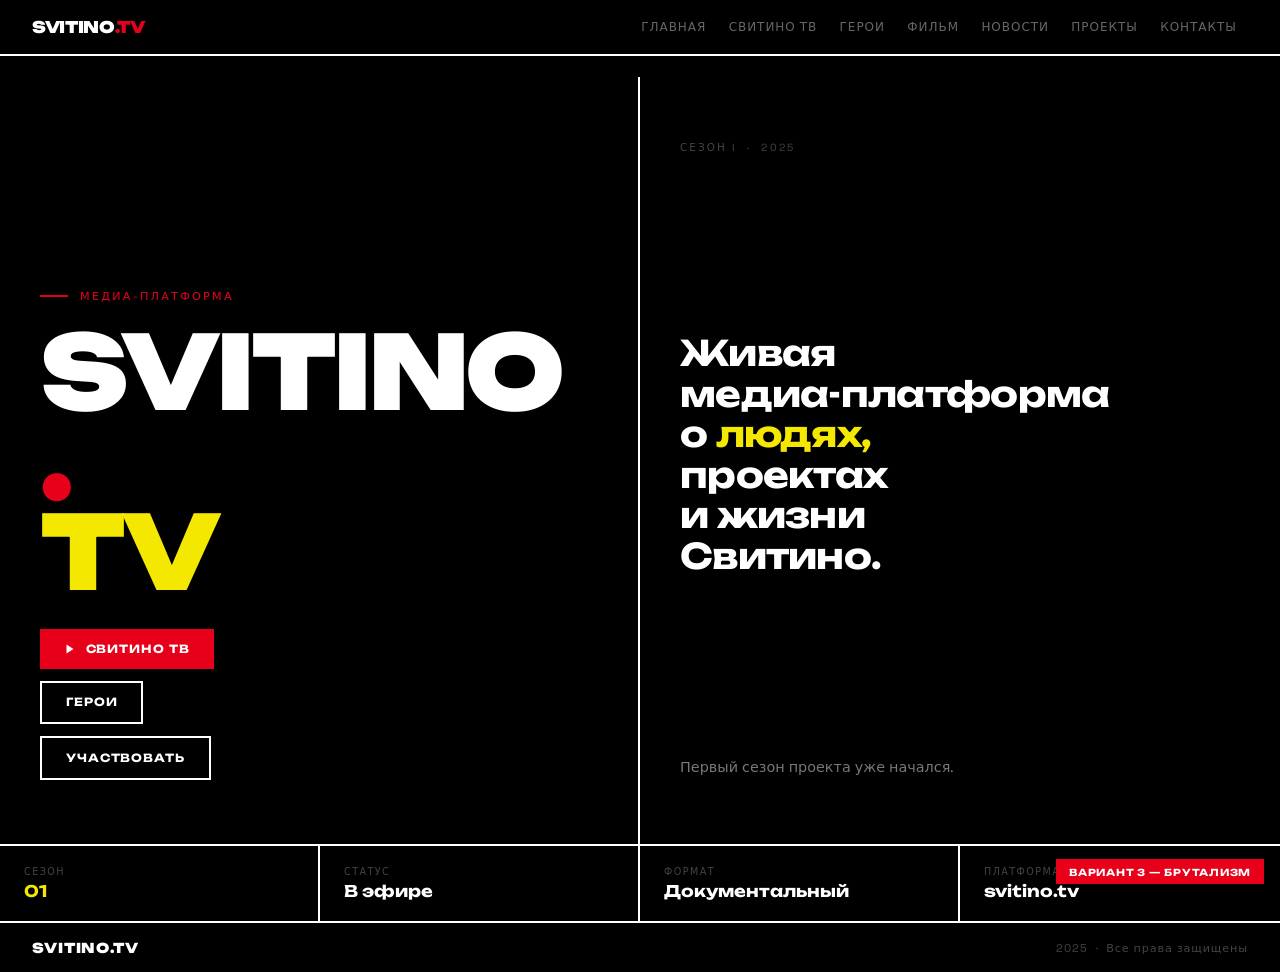
==== commit 0adb7da0: "Update index.html" ====
--- a/index.html
+++ b/index.html
@@ -1,32 +1,222 @@
-<!DOCTYPE html>
+шея<!DOCTYPE html>
 <html lang="ru">
 <head>
   <meta charset="UTF-8">
   <meta name="viewport" content="width=device-width, initial-scale=1.0">
-  <title>SVITINO.TV — Живая медиа-платформа</title>
-  <meta name="description" content="Живая медиа-платформа о людях, проектах, историях и жизни деревни Свитино.">
-
-  <!-- Oswald: condensed bold — эхо металлических табличек мемориала -->
-  <!-- PT Serif: архивный, тёплый -->
-  <!-- Inter: нейтральный интерфейсный -->
+  <title>SVITINO.TV — Вариант 3: Брутализм</title>
   <link rel="preconnect" href="https://fonts.googleapis.com">
   <link rel="preconnect" href="https://fonts.gstatic.com" crossorigin>
-  <link href="https://fonts.googleapis.com/css2?family=Oswald:wght@400;500;600;700&family=PT+Serif:ital,wght@0,400;0,700;1,400&family=Inter:wght@400;500&display=swap" rel="stylesheet">
-
-  <link rel="stylesheet" href="css/style.css">
+  <link href="https://fonts.googleapis.com/css2?family=Unbounded:wght@400;700;900&family=Space+Grotesk:wght@300;400;500&display=swap" rel="stylesheet">
+  <style>
+    *, *::before, *::after { box-sizing: border-box; margin: 0; padding: 0; }
+
+    :root {
+      --black: #000000;
+      --white: #ffffff;
+      --red:   #e8001a;
+      --yellow:#f5e800;
+      --gray:  #1a1a1a;
+    }
+
+    html { scroll-behavior: smooth; }
+
+    body {
+      background: var(--black);
+      color: var(--white);
+      font-family: 'Space Grotesk', system-ui, sans-serif;
+      min-height: 100vh;
+      overflow-x: hidden;
+    }
+
+    /* ── Nav ── */
+    nav {
+      position: fixed; top: 0; left: 0; right: 0; z-index: 100;
+      background: var(--black);
+      border-bottom: 2px solid var(--white);
+      display: flex; align-items: center; justify-content: space-between;
+      padding: 0 2rem; height: 56px;
+    }
+    .nav-logo {
+      font-family: 'Unbounded', sans-serif;
+      font-size: 1rem; font-weight: 900;
+      letter-spacing: -0.02em; color: var(--white);
+      text-decoration: none;
+    }
+    .nav-logo span { color: var(--red); }
+    .nav-links { display: flex; list-style: none; }
+    .nav-links a {
+      display: block; padding: 0.4rem 0.7rem;
+      font-size: 0.75rem; font-weight: 500; letter-spacing: 0.08em; text-transform: uppercase;
+      color: #666; text-decoration: none;
+      transition: color 0.15s;
+    }
+    .nav-links a:hover { color: var(--yellow); }
+    .nav-burger { display: none; flex-direction: column; gap: 5px;
+      background: none; border: none; cursor: pointer; padding: 4px; }
+    .nav-burger span { display: block; width: 24px; height: 2px; background: var(--white); }
+
+    /* ── Hero ── */
+    .hero {
+      min-height: 100vh;
+      padding-top: 56px;
+      display: flex; flex-direction: column;
+    }
+
+    .hero-top {
+      flex: 1;
+      display: grid;
+      grid-template-columns: 1fr 1fr;
+      border-bottom: 2px solid var(--white);
+    }
+
+    .hero-left {
+      padding: 4rem 2.5rem;
+      border-right: 2px solid var(--white);
+      display: flex; flex-direction: column; justify-content: flex-end;
+    }
+
+    .hero-tag {
+      font-size: 0.7rem; letter-spacing: 0.2em; text-transform: uppercase;
+      color: var(--red); margin-bottom: 1.5rem;
+      display: flex; align-items: center; gap: 0.75rem;
+    }
+    .hero-tag::before {
+      content: ''; width: 28px; height: 2px; background: var(--red); flex-shrink: 0;
+    }
+
+    .hero h1 {
+      font-family: 'Unbounded', sans-serif;
+      font-size: clamp(3.5rem, 8vw, 7rem);
+      font-weight: 900;
+      line-height: 0.88;
+      letter-spacing: -0.04em;
+      margin-bottom: 2rem;
+    }
+    .hero h1 .dot { color: var(--red); }
+    .hero h1 .tv {
+      display: block;
+      color: var(--yellow);
+      -webkit-text-stroke: 0px;
+    }
+    .hero h1 .svitino { display: block; }
+
+    .hero-buttons {
+      display: flex; flex-direction: column; gap: 0.75rem; align-items: flex-start;
+    }
+
+    .btn {
+      display: inline-flex; align-items: center; gap: 0.6rem;
+      font-family: 'Unbounded', sans-serif;
+      font-size: 0.7rem; font-weight: 700; letter-spacing: 0.08em; text-transform: uppercase;
+      text-decoration: none; cursor: pointer; border: none;
+      padding: 0.8rem 1.5rem;
+      transition: all 0.15s;
+    }
+    .btn-primary { background: var(--red); color: var(--white); }
+    .btn-primary:hover { background: var(--yellow); color: var(--black); }
+    .btn-outline {
+      background: transparent; color: var(--white);
+      border: 2px solid var(--white);
+    }
+    .btn-outline:hover { background: var(--white); color: var(--black); }
+
+    /* ── Hero right: big statement ── */
+    .hero-right {
+      padding: 4rem 2.5rem;
+      display: flex; flex-direction: column; justify-content: space-between;
+    }
+
+    .hero-season {
+      font-size: 0.65rem; letter-spacing: 0.2em; text-transform: uppercase; color: #444;
+    }
+
+    .hero-statement {
+      font-family: 'Unbounded', sans-serif;
+      font-size: clamp(1.1rem, 3vw, 2.2rem);
+      font-weight: 700;
+      line-height: 1.15;
+      letter-spacing: -0.02em;
+    }
+
+    .hero-statement em {
+      font-style: normal;
+      color: var(--yellow);
+    }
+
+    .hero-sub {
+      font-size: 0.9rem; color: #777; line-height: 1.7;
+      max-width: 340px;
+    }
+
+    /* ── Bottom bar ── */
+    .hero-bottom {
+      display: grid;
+      grid-template-columns: repeat(4, 1fr);
+    }
+    .bottom-cell {
+      padding: 1.25rem 1.5rem;
+      border-right: 2px solid var(--white);
+      display: flex; flex-direction: column; gap: 0.2rem;
+    }
+    .bottom-cell:last-child { border-right: none; }
+    .cell-label { font-size: 0.6rem; letter-spacing: 0.15em; text-transform: uppercase; color: #444; }
+    .cell-val { font-family: 'Unbounded', sans-serif; font-size: 1rem; font-weight: 700; }
+    .cell-val.accent { color: var(--yellow); }
+
+    /* ── Footer ── */
+    footer {
+      border-top: 2px solid var(--white);
+      padding: 1rem 2rem;
+      display: flex; justify-content: space-between; align-items: center;
+      font-size: 0.7rem; color: #444; letter-spacing: 0.08em;
+    }
+    footer strong {
+      font-family: 'Unbounded', sans-serif; font-size: 0.85rem;
+      font-weight: 900; color: var(--white);
+    }
+
+    .version-badge {
+      position: fixed; bottom: 1rem; right: 1rem;
+      background: var(--red); color: var(--white);
+      font-family: 'Unbounded', sans-serif;
+      font-size: 0.6rem; font-weight: 700; letter-spacing: 0.08em; text-transform: uppercase;
+      padding: 0.4rem 0.8rem; z-index: 200;
+    }
+
+    /* ── Mobile ── */
+    @media (max-width: 768px) {
+      nav { padding: 0 1rem; }
+      .nav-links {
+        position: fixed; top: 56px; left: 0; right: 0;
+        background: var(--black); border-bottom: 2px solid var(--white);
+        flex-direction: column; padding: 0.5rem;
+        transform: translateY(-120%); transition: transform 0.3s;
+      }
+      .nav-links.open { transform: translateY(0); }
+      .nav-links a { padding: 0.65rem 0.75rem; font-size: 0.85rem; }
+      .nav-burger { display: flex; }
+
+      .hero-top { grid-template-columns: 1fr; }
+      .hero-left { border-right: none; border-bottom: 2px solid var(--white); padding: 3rem 1.5rem; }
+      .hero-right { padding: 2rem 1.5rem; }
+      .hero-buttons { flex-direction: row; flex-wrap: wrap; }
+
+      .hero-bottom { grid-template-columns: 1fr 1fr; }
+      .bottom-cell:nth-child(2) { border-right: none; }
+      .bottom-cell:nth-child(3) { border-top: 2px solid var(--white); }
+      .bottom-cell:nth-child(4) { border-right: none; border-top: 2px solid var(--white); }
+    }
+  </style>
 </head>
 <body>
 
-<!-- ── NAV ──────────────────────────────────── -->
-<nav class="nav">
-  <a class="nav-logo" href="index.html">
-    <span class="nav-logo-main">SVITINO</span><span class="nav-logo-dot">.</span><span class="nav-logo-tv">TV</span>
-  </a>
-  <button class="nav-burger" aria-label="Меню" aria-expanded="false">
+<nav>
+  <a class="nav-logo" href="index.html">SVITINO<span>.TV</span></a>
+  <button class="nav-burger" aria-label="Меню" onclick="this.nextElementSibling.classList.toggle('open')">
     <span></span><span></span><span></span>
   </button>
   <ul class="nav-links">
-    <li><a href="index.html" class="active">Главная</a></li>
+    <li><a href="index.html">Главная</a></li>
     <li><a href="tv.html">Свитино ТВ</a></li>
     <li><a href="heroes.html">Герои</a></li>
     <li><a href="film.html">Фильм</a></li>
@@ -36,266 +226,58 @@
   </ul>
 </nav>
 
-<!-- ── HERO ─────────────────────────────────── -->
-<section class="hero">
-  <!-- Имитация gabion-стены: сетка из округлых «камней» -->
-  <div class="hero-stones" aria-hidden="true">
-    <svg class="stones-svg" xmlns="http://www.w3.org/2000/svg" width="100%" height="100%">
-      <defs>
-        <pattern id="stones" x="0" y="0" width="180" height="120" patternUnits="userSpaceOnUse">
-          <ellipse cx="22" cy="20" rx="18" ry="14" fill="rgba(255,255,255,0.06)"/>
-          <ellipse cx="60" cy="15" rx="15" ry="12" fill="rgba(255,255,255,0.04)"/>
-          <ellipse cx="100" cy="22" rx="20" ry="15" fill="rgba(255,255,255,0.05)"/>
-          <ellipse cx="148" cy="18" rx="16" ry="13" fill="rgba(255,255,255,0.04)"/>
-          <ellipse cx="170" cy="28" rx="12" ry="10" fill="rgba(255,255,255,0.03)"/>
-          <ellipse cx="35" cy="48" rx="22" ry="16" fill="rgba(255,255,255,0.05)"/>
-          <ellipse cx="80" cy="50" rx="18" ry="14" fill="rgba(255,255,255,0.06)"/>
-          <ellipse cx="125" cy="45" rx="21" ry="15" fill="rgba(255,255,255,0.04)"/>
-          <ellipse cx="162" cy="52" rx="17" ry="13" fill="rgba(255,255,255,0.05)"/>
-          <ellipse cx="12" cy="75" rx="14" ry="11" fill="rgba(255,255,255,0.03)"/>
-          <ellipse cx="52" cy="78" rx="20" ry="14" fill="rgba(255,255,255,0.05)"/>
-          <ellipse cx="96" cy="74" rx="17" ry="13" fill="rgba(255,255,255,0.04)"/>
-          <ellipse cx="138" cy="80" rx="22" ry="15" fill="rgba(255,255,255,0.06)"/>
-          <ellipse cx="175" cy="76" rx="14" ry="11" fill="rgba(255,255,255,0.03)"/>
-          <ellipse cx="28" cy="102" rx="19" ry="14" fill="rgba(255,255,255,0.05)"/>
-          <ellipse cx="72" cy="108" rx="23" ry="14" fill="rgba(255,255,255,0.04)"/>
-          <ellipse cx="118" cy="104" rx="18" ry="13" fill="rgba(255,255,255,0.06)"/>
-          <ellipse cx="158" cy="106" rx="21" ry="15" fill="rgba(255,255,255,0.04)"/>
-          <!-- wire grid -->
-          <line x1="0" y1="0" x2="180" y2="0" stroke="rgba(255,255,255,0.08)" stroke-width="0.5"/>
-          <line x1="0" y1="30" x2="180" y2="30" stroke="rgba(255,255,255,0.06)" stroke-width="0.5"/>
-          <line x1="0" y1="60" x2="180" y2="60" stroke="rgba(255,255,255,0.06)" stroke-width="0.5"/>
-          <line x1="0" y1="90" x2="180" y2="90" stroke="rgba(255,255,255,0.06)" stroke-width="0.5"/>
-          <line x1="0" y1="0" x2="0" y2="120" stroke="rgba(255,255,255,0.08)" stroke-width="0.5"/>
-          <line x1="45" y1="0" x2="45" y2="120" stroke="rgba(255,255,255,0.06)" stroke-width="0.5"/>
-          <line x1="90" y1="0" x2="90" y2="120" stroke="rgba(255,255,255,0.06)" stroke-width="0.5"/>
-          <line x1="135" y1="0" x2="135" y2="120" stroke="rgba(255,255,255,0.06)" stroke-width="0.5"/>
-        </pattern>
-      </defs>
-      <rect width="100%" height="100%" fill="url(#stones)"/>
-    </svg>
+<main class="hero">
+  <div class="hero-top">
+    <div class="hero-left">
+      <div class="hero-tag">Медиа-платформа</div>
+      <h1>
+        <span class="svitino">SVITINO</span><span class="dot">.</span><span class="tv">TV</span>
+      </h1>
+      <div class="hero-buttons">
+        <a href="tv.html" class="btn btn-primary">
+          <svg width="12" height="12" viewBox="0 0 24 24" fill="currentColor"><polygon points="5,3 19,12 5,21"/></svg>
+          Свитино ТВ
+        </a>
+        <a href="heroes.html" class="btn btn-outline">Герои</a>
+        <a href="contacts.html" class="btn btn-outline">Участвовать</a>
+      </div>
+    </div>
+
+    <div class="hero-right">
+      <div class="hero-season">Сезон I &nbsp;·&nbsp; 2025</div>
+      <div class="hero-statement">
+        Живая<br>медиа-платформа<br>о <em>людях,</em><br>проектах<br>и жизни<br>Свитино.
+      </div>
+      <p class="hero-sub">Первый сезон проекта уже начался.</p>
+    </div>
   </div>
 
-  <div class="hero-content">
-    <div class="hero-location">Деревня Свитино · Наро-Фоминский район</div>
-    <h1 class="hero-title">
-      <span class="hero-title-main">СВИТИНО</span>
-      <span class="hero-title-dot">.</span>
-      <span class="hero-title-tv">ТВ</span>
-    </h1>
-    <p class="hero-sub">Живая медиа-платформа<br>о людях и жизни деревни</p>
-    <div class="hero-actions">
-      <a href="tv.html" class="btn btn-stone">
-        <svg width="14" height="14" viewBox="0 0 24 24" fill="currentColor"><polygon points="5,3 19,12 5,21"/></svg>
-        Свитино ТВ
-      </a>
-      <a href="heroes.html" class="btn btn-ghost">Герои проекта</a>
+  <div class="hero-bottom">
+    <div class="bottom-cell">
+      <span class="cell-label">Сезон</span>
+      <span class="cell-val accent">01</span>
+    </div>
+    <div class="bottom-cell">
+      <span class="cell-label">Статус</span>
+      <span class="cell-val">В эфире</span>
+    </div>
+    <div class="bottom-cell">
+      <span class="cell-label">Формат</span>
+      <span class="cell-val">Документальный</span>
+    </div>
+    <div class="bottom-cell">
+      <span class="cell-label">Платформа</span>
+      <span class="cell-val">svitino.tv</span>
     </div>
   </div>
-
-  <div class="hero-strip">
-    <div class="strip-item">
-      <span class="strip-label">Сезон</span>
-      <span class="strip-val">Первый</span>
-    </div>
-    <div class="strip-item">
-      <span class="strip-label">Формат</span>
-      <span class="strip-val">Документальный</span>
-    </div>
-    <div class="strip-item">
-      <span class="strip-label">Статус</span>
-      <span class="strip-val strip-live">В эфире</span>
-    </div>
-    <div class="strip-item strip-item-cta">
-      <a href="contacts.html" class="strip-cta">Стать участником →</a>
-    </div>
-  </div>
-</section>
-
-<!-- ── STONE DIVIDER ─────────────────────────── -->
-<div class="stone-bar" aria-hidden="true">
-  <svg width="100%" height="24" xmlns="http://www.w3.org/2000/svg" preserveAspectRatio="none">
-    <defs>
-      <pattern id="sb" x="0" y="0" width="80" height="24" patternUnits="userSpaceOnUse">
-        <ellipse cx="10" cy="12" rx="9" ry="7" fill="rgba(0,0,0,0.07)"/>
-        <ellipse cx="32" cy="10" rx="11" ry="8" fill="rgba(0,0,0,0.05)"/>
-        <ellipse cx="56" cy="13" rx="10" ry="7" fill="rgba(0,0,0,0.06)"/>
-        <ellipse cx="74" cy="9" rx="8" ry="6" fill="rgba(0,0,0,0.04)"/>
-      </pattern>
-    </defs>
-    <rect width="100%" height="24" fill="#d6d1c5"/>
-    <rect width="100%" height="24" fill="url(#sb)"/>
-  </svg>
-</div>
-
-<!-- ── ИСТОРИЯ ───────────────────────────────── -->
-<section class="section-history">
-  <div class="container">
-    <div class="history-layout">
-      <div class="history-left">
-        <div class="plaque">
-          <div class="plaque-icons">
-            <!-- Two oaks + film strip, from the actual memorial plaque -->
-            <svg width="44" height="40" viewBox="0 0 44 40" fill="none" xmlns="http://www.w3.org/2000/svg">
-              <path d="M8 32 C8 32 4 24 6 16 C8 8 14 6 18 10 C20 6 26 4 28 12 C30 6 36 8 36 18 C38 26 34 32 34 32" fill="none" stroke="currentColor" stroke-width="1.5" stroke-linecap="round"/>
-              <line x1="12" y1="32" x2="30" y2="32" stroke="currentColor" stroke-width="1.5" stroke-linecap="round"/>
-              <line x1="20" y1="32" x2="20" y2="40" stroke="currentColor" stroke-width="1.5"/>
-              <rect x="18" y="17" width="4" height="7" rx="0.5" fill="none" stroke="currentColor" stroke-width="1"/>
-              <line x1="19" y1="18" x2="19" y2="24" stroke="currentColor" stroke-width="0.5"/>
-              <line x1="21" y1="18" x2="21" y2="24" stroke="currentColor" stroke-width="0.5"/>
-              <line x1="18" y1="19.5" x2="22" y2="19.5" stroke="currentColor" stroke-width="0.5"/>
-              <line x1="18" y1="21.5" x2="22" y2="21.5" stroke="currentColor" stroke-width="0.5"/>
-              <line x1="18" y1="23" x2="22" y2="23" stroke="currentColor" stroke-width="0.5"/>
-            </svg>
-          </div>
-          <p class="plaque-text">После окончания Великой Отечественной войны на этом месте с 1945 года и до начала 1950-х по выходным дням приезжал киномеханик, устанавливал экран между двумя дубами и показывал жителям деревни кинофильмы.</p>
-          <p class="plaque-text">Все дети и свободные от работ в поле взрослые приходили со стульчиками для просмотра кино. Это было первое знакомство с кинематографом того времени.</p>
-          <div class="plaque-films">
-            <span class="plaque-film-label">Фильмы, которые увидели жители деревни:</span>
-            <em>Броненосец Потёмкин · Путёвка в жизнь · Чапаев</em>
-          </div>
-          <div class="plaque-source">Мемориальная табличка · Деревня Свитино</div>
-        </div>
-      </div>
-
-      <div class="history-right">
-        <div class="section-label">1945 — Сегодня</div>
-        <h2 class="section-heading">Кино здесь<br>не кончалось</h2>
-        <p class="section-body">Деревня Свитино хранит память о первом экране под открытым небом — и продолжает её в новом формате. SVITINO.TV — это документальная медиа-платформа, которая рассказывает о людях, проектах и жизни места.</p>
-        <a href="film.html" class="link-arrow">Документальный фильм →</a>
-      </div>
-    </div>
-  </div>
-</section>
-
-<!-- ── АРХИВНАЯ СТЕНА ─────────────────────────── -->
-<section class="section-photowall">
-  <div class="photowall-header container">
-    <div class="section-label">Архив</div>
-    <h2 class="section-heading section-heading-light">Фотографии<br>на камне</h2>
-  </div>
-  <!-- Masonry photo wall — как настоящая стена с фотографиями -->
-  <div class="photowall-grid">
-    <div class="photo-frame photo-frame--lg"><div class="photo-inner photo-inner--1"></div></div>
-    <div class="photo-frame photo-frame--sm"><div class="photo-inner photo-inner--2"></div></div>
-    <div class="photo-frame photo-frame--md"><div class="photo-inner photo-inner--3"></div></div>
-    <div class="photo-frame photo-frame--sm"><div class="photo-inner photo-inner--4"></div></div>
-    <div class="photo-frame photo-frame--md"><div class="photo-inner photo-inner--5"></div></div>
-    <div class="photo-frame photo-frame--lg"><div class="photo-inner photo-inner--6"></div></div>
-    <div class="photo-frame photo-frame--sm"><div class="photo-inner photo-inner--7"></div></div>
-    <div class="photo-frame photo-frame--md"><div class="photo-inner photo-inner--8"></div></div>
-    <div class="photo-frame photo-frame--sm"><div class="photo-inner photo-inner--9"></div></div>
-    <div class="photo-frame photo-frame--lg"><div class="photo-inner photo-inner--10"></div></div>
-    <div class="photo-frame photo-frame--md"><div class="photo-inner photo-inner--11"></div></div>
-    <div class="photo-frame photo-frame--sm"><div class="photo-inner photo-inner--12"></div></div>
-  </div>
-  <div class="photowall-caption container">
-    <p>Архив фотографий деревни Свитино. Оригинальная стена с чёрно-белыми снимками в чёрных рамках расположена на мемориальном комплексе.</p>
-    <a href="heroes.html" class="link-arrow link-arrow--light">Герои проекта →</a>
-  </div>
-</section>
-
-<!-- ── STONE DIVIDER ─────────────────────────── -->
-<div class="stone-bar" aria-hidden="true">
-  <svg width="100%" height="24" xmlns="http://www.w3.org/2000/svg" preserveAspectRatio="none">
-    <defs>
-      <pattern id="sb2" x="0" y="0" width="80" height="24" patternUnits="userSpaceOnUse">
-        <ellipse cx="10" cy="12" rx="9" ry="7" fill="rgba(255,255,255,0.15)"/>
-        <ellipse cx="32" cy="10" rx="11" ry="8" fill="rgba(255,255,255,0.10)"/>
-        <ellipse cx="56" cy="13" rx="10" ry="7" fill="rgba(255,255,255,0.12)"/>
-        <ellipse cx="74" cy="9" rx="8" ry="6" fill="rgba(255,255,255,0.08)"/>
-      </pattern>
-    </defs>
-    <rect width="100%" height="24" fill="#2a2825"/>
-    <rect width="100%" height="24" fill="url(#sb2)"/>
-  </svg>
-</div>
-
-<!-- ── НАВИГАЦИЯ ПО РАЗДЕЛАМ ──────────────────── -->
-<section class="section-nav-cards">
-  <div class="container">
-    <div class="nav-cards-grid">
-
-      <a href="tv.html" class="nav-card">
-        <div class="nav-card-num">01</div>
-        <div class="nav-card-icon">
-          <svg width="28" height="28" viewBox="0 0 24 24" fill="none" stroke="currentColor" stroke-width="1.5" stroke-linecap="round"><rect x="2" y="7" width="20" height="14" rx="1"/><path d="M16 3l-4 4-4-4"/></svg>
-        </div>
-        <div class="nav-card-title">Свитино ТВ</div>
-        <div class="nav-card-text">Видео, репортажи и эфиры первого сезона</div>
-        <div class="nav-card-arrow">→</div>
-      </a>
-
-      <a href="heroes.html" class="nav-card">
-        <div class="nav-card-num">02</div>
-        <div class="nav-card-icon">
-          <svg width="28" height="28" viewBox="0 0 24 24" fill="none" stroke="currentColor" stroke-width="1.5" stroke-linecap="round"><circle cx="12" cy="8" r="4"/><path d="M4 20c0-3.6 3.6-6 8-6s8 2.4 8 6"/></svg>
-        </div>
-        <div class="nav-card-title">Герои</div>
-        <div class="nav-card-text">Жители и участники, чьи истории составляют проект</div>
-        <div class="nav-card-arrow">→</div>
-      </a>
-
-      <a href="film.html" class="nav-card">
-        <div class="nav-card-num">03</div>
-        <div class="nav-card-icon">
-          <svg width="28" height="28" viewBox="0 0 24 24" fill="none" stroke="currentColor" stroke-width="1.5" stroke-linecap="round"><rect x="2" y="2" width="20" height="20" rx="1"/><path d="M7 2v20M17 2v20M2 12h20M2 7h5M2 17h5M17 7h5M17 17h5"/></svg>
-        </div>
-        <div class="nav-card-title">Документальный фильм</div>
-        <div class="nav-card-text">Фильм о деревне — в производстве</div>
-        <div class="nav-card-arrow">→</div>
-      </a>
-
-      <a href="contacts.html" class="nav-card nav-card--accent">
-        <div class="nav-card-num">04</div>
-        <div class="nav-card-icon">
-          <svg width="28" height="28" viewBox="0 0 24 24" fill="none" stroke="currentColor" stroke-width="1.5" stroke-linecap="round"><path d="M21 15a2 2 0 0 1-2 2H7l-4 4V5a2 2 0 0 1 2-2h14a2 2 0 0 1 2 2z"/></svg>
-        </div>
-        <div class="nav-card-title">Стать участником</div>
-        <div class="nav-card-text">Герои, авторы, соратники — пишите нам</div>
-        <div class="nav-card-arrow">→</div>
-      </a>
-
-    </div>
-  </div>
-</section>
-
-<!-- ── МЕМОРИАЛ ОТСЫЛКА ──────────────────────── -->
-<section class="section-memorial">
-  <div class="container">
-    <div class="memorial-block">
-      <div class="memorial-years">1941 — 1945</div>
-      <p class="memorial-text">В деревне Свитино живут и помнят. Мемориальный комплекс с именами жителей, прошедших войну, — часть общего пространства, где теперь рассказываются новые истории.</p>
-    </div>
-  </div>
-</section>
-
-<!-- ── FOOTER ─────────────────────────────────── -->
-<footer class="footer">
-  <div class="container">
-    <div class="footer-inner">
-      <div class="footer-brand">
-        <div class="footer-logo">SVITINO<span class="footer-logo-dot">.</span><span class="footer-logo-tv">TV</span></div>
-        <p class="footer-tagline">Деревня Свитино · Наро-Фоминский район<br>Московская область · 2025</p>
-      </div>
-      <nav class="footer-nav" aria-label="Footer">
-        <ul>
-          <li><a href="tv.html">Свитино ТВ</a></li>
-          <li><a href="heroes.html">Герои</a></li>
-          <li><a href="film.html">Фильм</a></li>
-          <li><a href="news.html">Новости</a></li>
-          <li><a href="projects.html">Проекты</a></li>
-          <li><a href="contacts.html">Контакты</a></li>
-        </ul>
-      </nav>
-    </div>
-    <div class="footer-bottom">
-      <span>© SVITINO.TV 2025 · Все права защищены</span>
-      <span>Живая медиа-платформа</span>
-    </div>
-  </div>
+</main>
+
+<footer>
+  <strong>SVITINO.TV</strong>
+  <span>2025 &nbsp;·&nbsp; Все права защищены</span>
 </footer>
 
-<script src="js/nav.js"></script>
+<div class="version-badge">Вариант 3 — Брутализм</div>
+
 </body>
 </html>
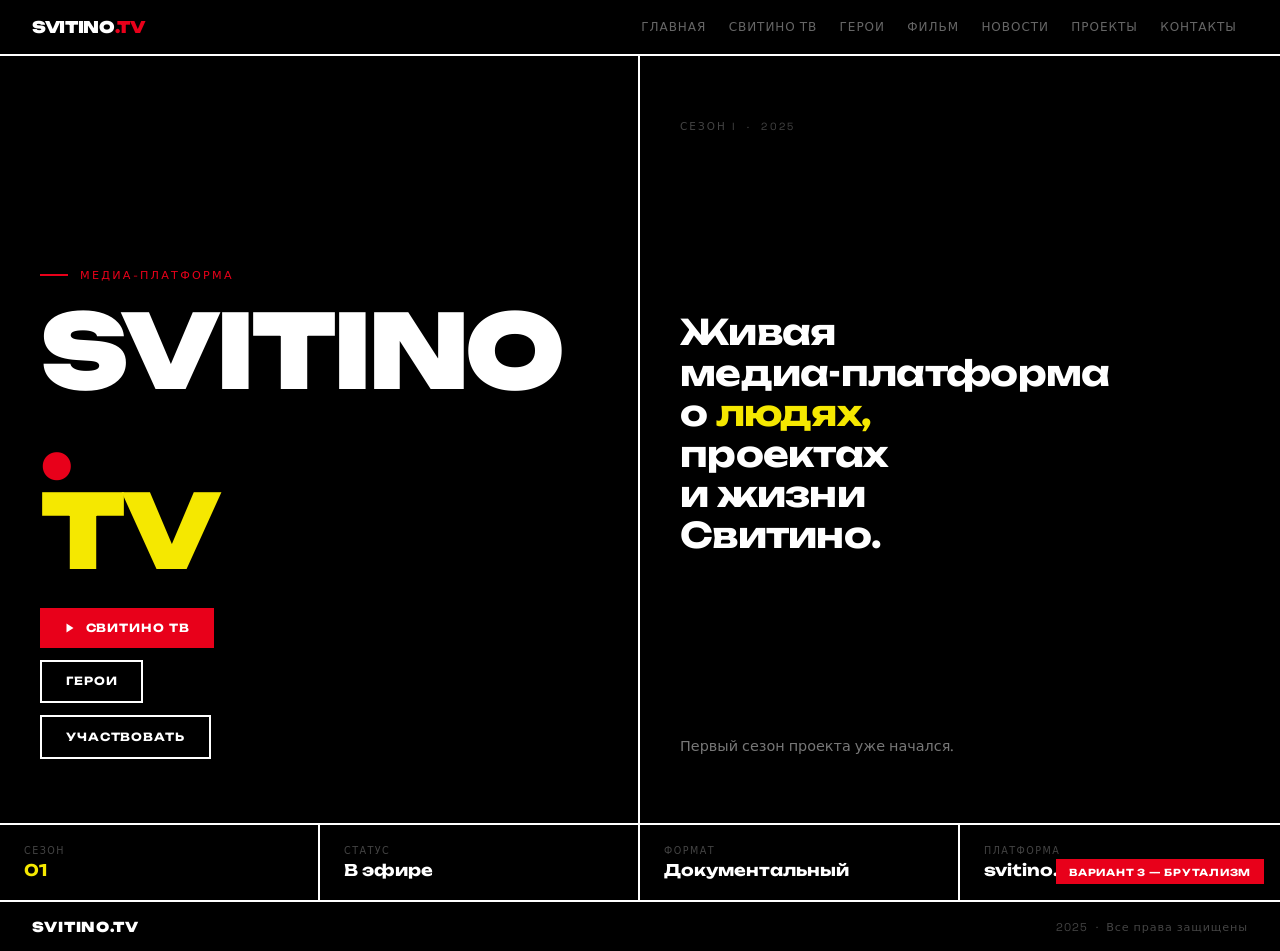
==== commit 218c59f9: "fix: убрать мусорный текст в начале index.html" ====
--- a/index.html
+++ b/index.html
@@ -1,4 +1,4 @@
-шея<!DOCTYPE html>
+<!DOCTYPE html>
 <html lang="ru">
 <head>
   <meta charset="UTF-8">
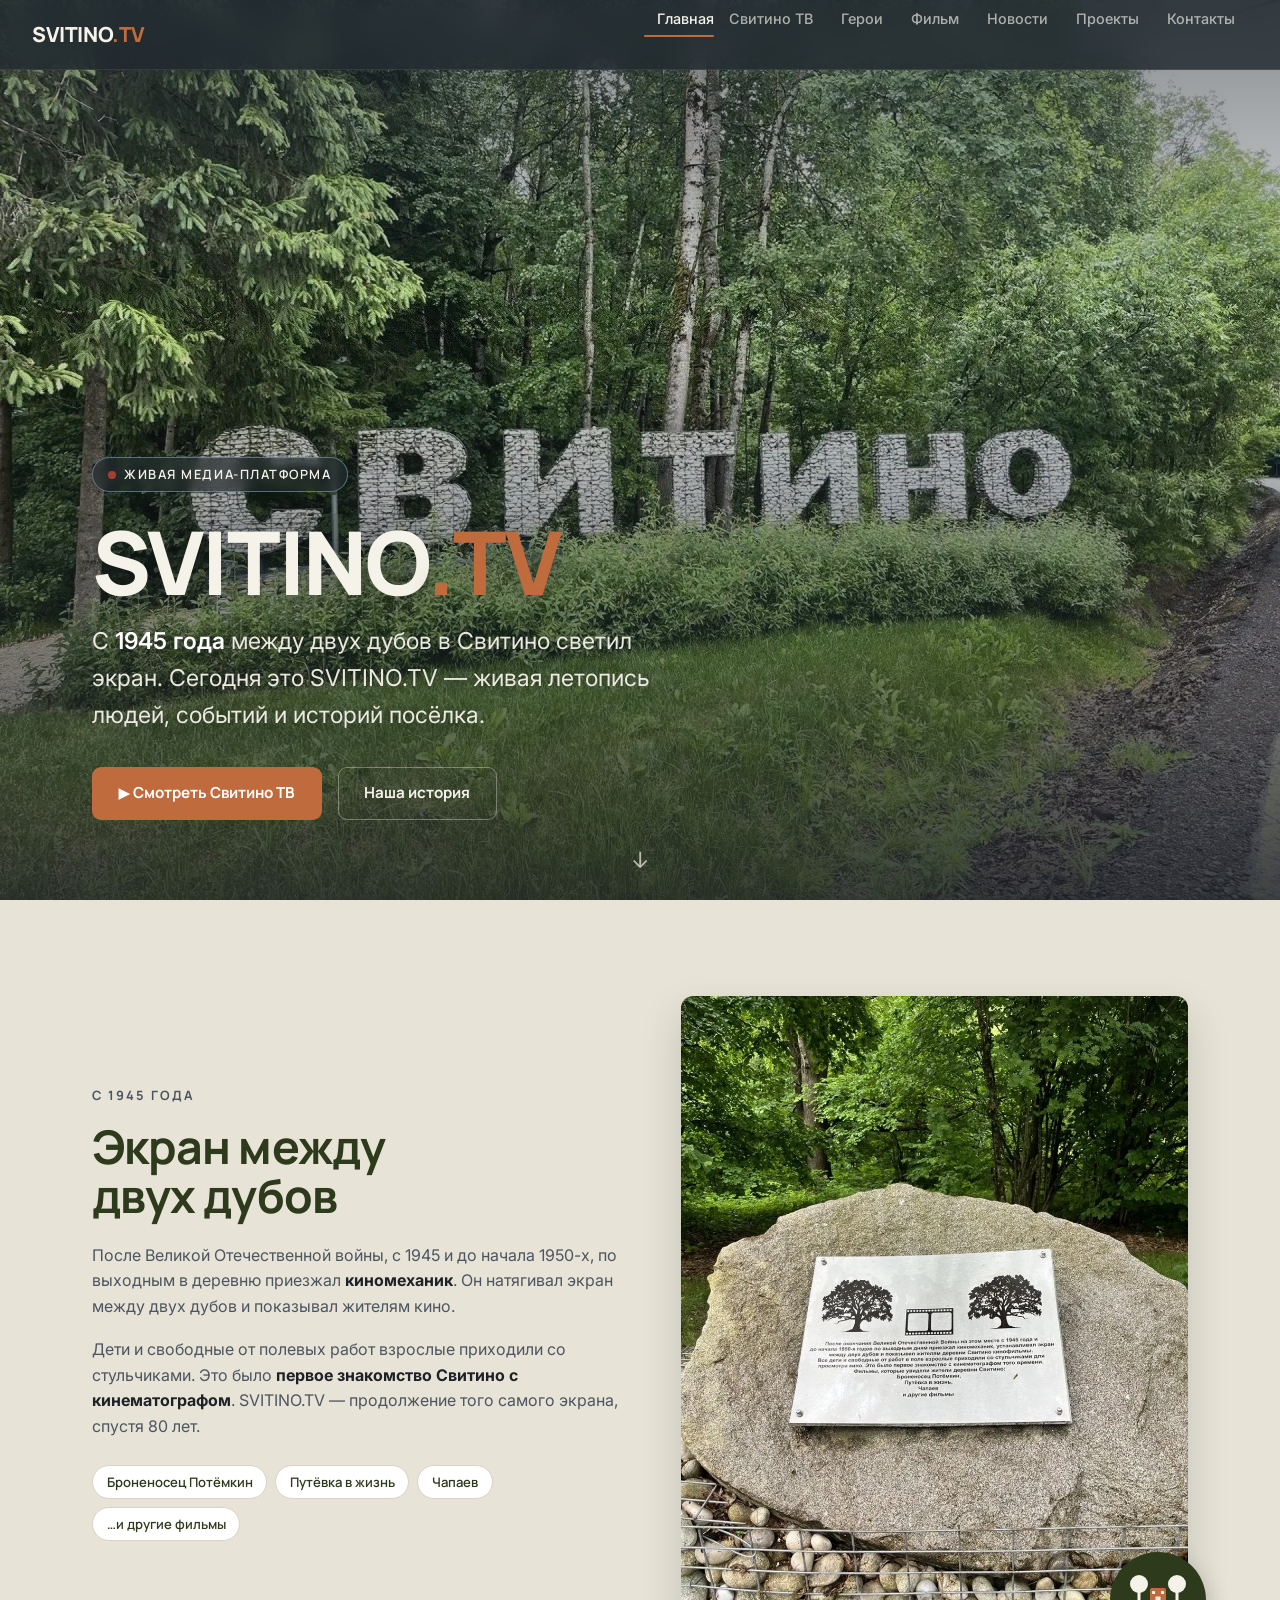
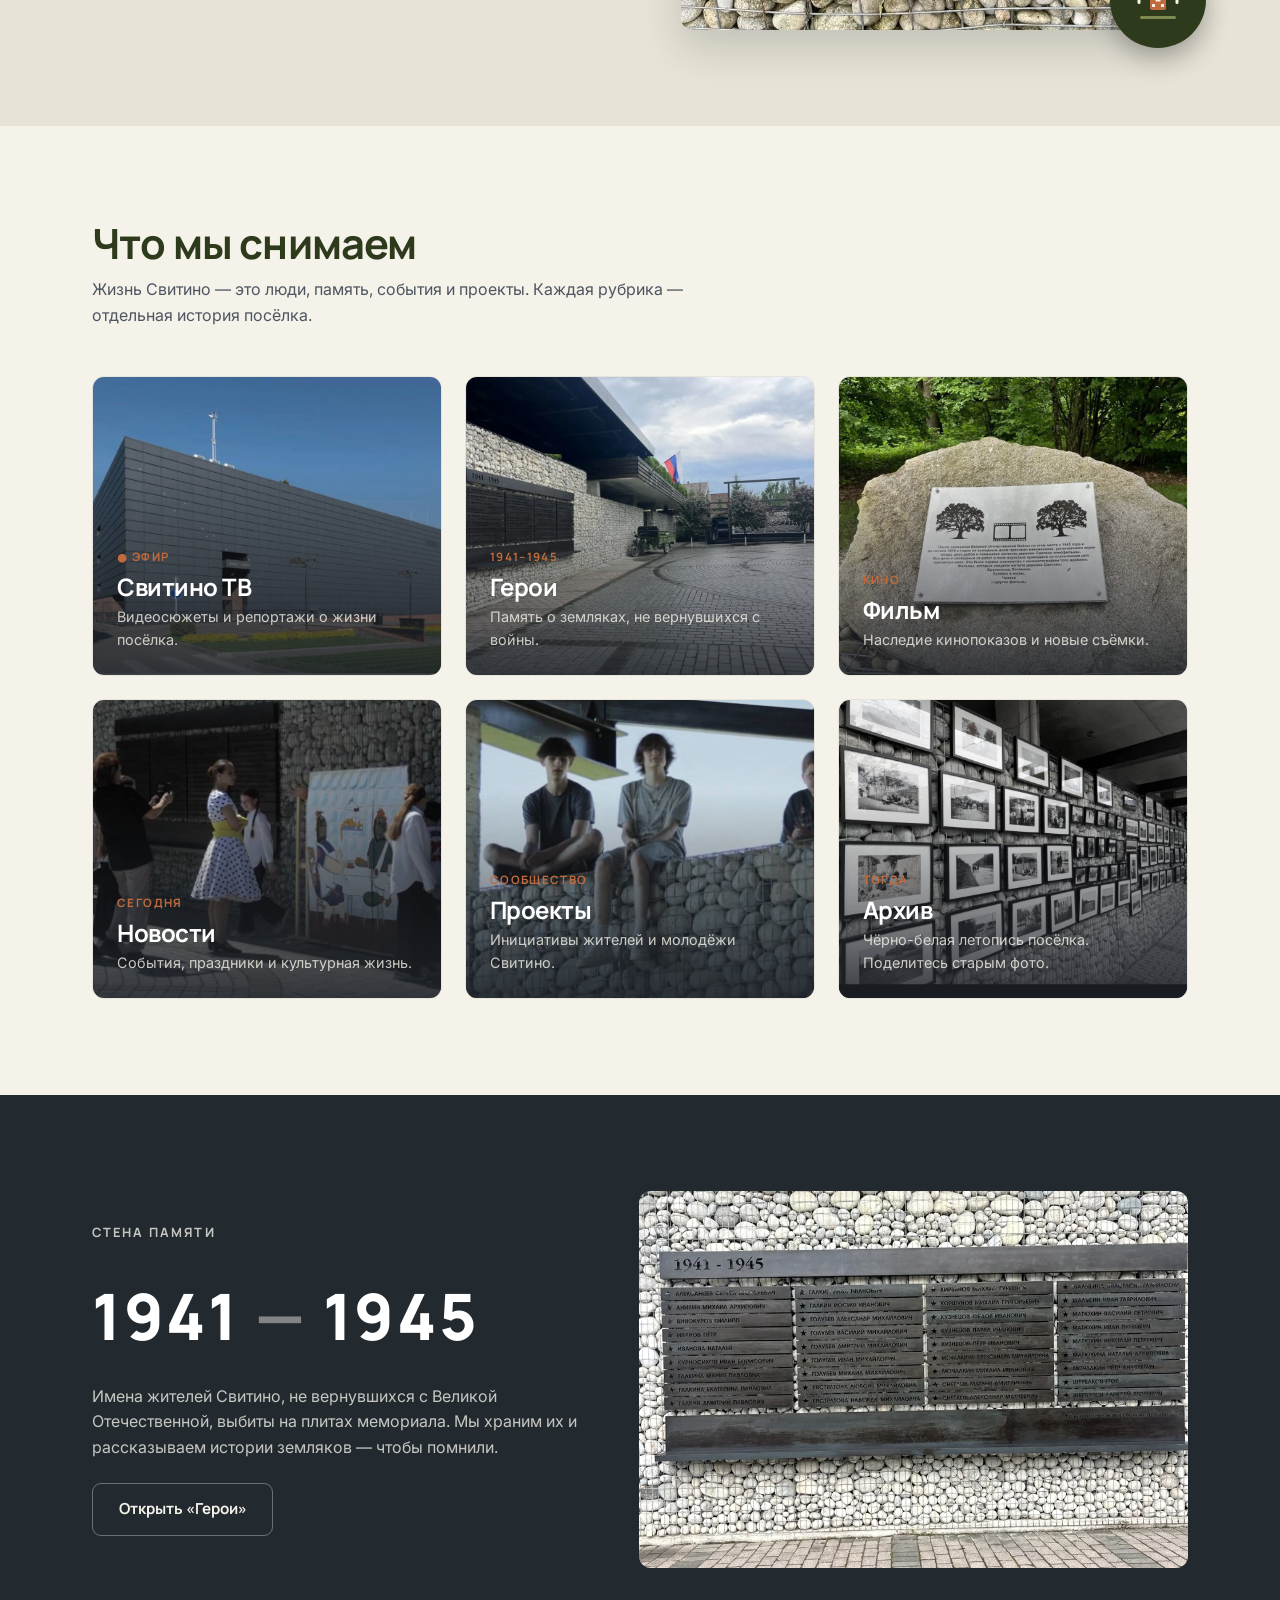
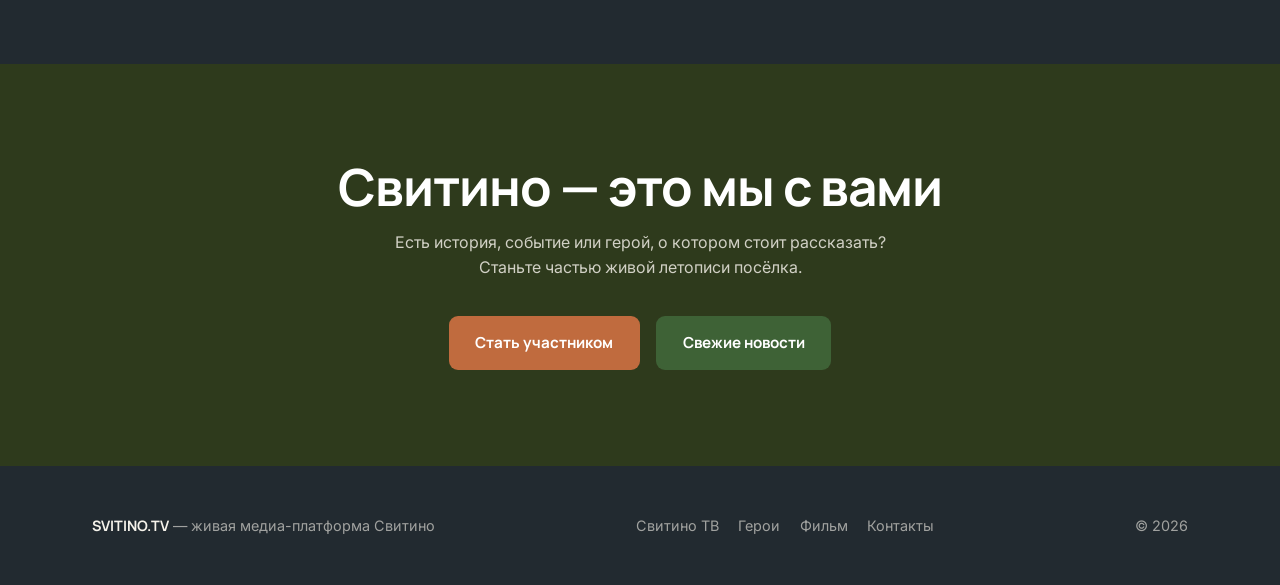
==== commit 8613bb3f: "feat: единый дизайн v5 на всех страницах + v5 как главная - index.html: главной стала версия «Экран " ====
--- a/index.html
+++ b/index.html
@@ -3,216 +3,18 @@
 <head>
   <meta charset="UTF-8">
   <meta name="viewport" content="width=device-width, initial-scale=1.0">
-  <title>SVITINO.TV — Вариант 3: Брутализм</title>
+  <title>SVITINO.TV — Живая медиа-платформа Свитино</title>
+  <meta name="description" content="SVITINO.TV — живая медиа-платформа Свитино. Продолжение того самого экрана, что светил между двух дубов с 1945 года.">
   <link rel="preconnect" href="https://fonts.googleapis.com">
   <link rel="preconnect" href="https://fonts.gstatic.com" crossorigin>
-  <link href="https://fonts.googleapis.com/css2?family=Unbounded:wght@400;700;900&family=Space+Grotesk:wght@300;400;500&display=swap" rel="stylesheet">
-  <style>
-    *, *::before, *::after { box-sizing: border-box; margin: 0; padding: 0; }
-
-    :root {
-      --black: #000000;
-      --white: #ffffff;
-      --red:   #e8001a;
-      --yellow:#f5e800;
-      --gray:  #1a1a1a;
-    }
-
-    html { scroll-behavior: smooth; }
-
-    body {
-      background: var(--black);
-      color: var(--white);
-      font-family: 'Space Grotesk', system-ui, sans-serif;
-      min-height: 100vh;
-      overflow-x: hidden;
-    }
-
-    /* ── Nav ── */
-    nav {
-      position: fixed; top: 0; left: 0; right: 0; z-index: 100;
-      background: var(--black);
-      border-bottom: 2px solid var(--white);
-      display: flex; align-items: center; justify-content: space-between;
-      padding: 0 2rem; height: 56px;
-    }
-    .nav-logo {
-      font-family: 'Unbounded', sans-serif;
-      font-size: 1rem; font-weight: 900;
-      letter-spacing: -0.02em; color: var(--white);
-      text-decoration: none;
-    }
-    .nav-logo span { color: var(--red); }
-    .nav-links { display: flex; list-style: none; }
-    .nav-links a {
-      display: block; padding: 0.4rem 0.7rem;
-      font-size: 0.75rem; font-weight: 500; letter-spacing: 0.08em; text-transform: uppercase;
-      color: #666; text-decoration: none;
-      transition: color 0.15s;
-    }
-    .nav-links a:hover { color: var(--yellow); }
-    .nav-burger { display: none; flex-direction: column; gap: 5px;
-      background: none; border: none; cursor: pointer; padding: 4px; }
-    .nav-burger span { display: block; width: 24px; height: 2px; background: var(--white); }
-
-    /* ── Hero ── */
-    .hero {
-      min-height: 100vh;
-      padding-top: 56px;
-      display: flex; flex-direction: column;
-    }
-
-    .hero-top {
-      flex: 1;
-      display: grid;
-      grid-template-columns: 1fr 1fr;
-      border-bottom: 2px solid var(--white);
-    }
-
-    .hero-left {
-      padding: 4rem 2.5rem;
-      border-right: 2px solid var(--white);
-      display: flex; flex-direction: column; justify-content: flex-end;
-    }
-
-    .hero-tag {
-      font-size: 0.7rem; letter-spacing: 0.2em; text-transform: uppercase;
-      color: var(--red); margin-bottom: 1.5rem;
-      display: flex; align-items: center; gap: 0.75rem;
-    }
-    .hero-tag::before {
-      content: ''; width: 28px; height: 2px; background: var(--red); flex-shrink: 0;
-    }
-
-    .hero h1 {
-      font-family: 'Unbounded', sans-serif;
-      font-size: clamp(3.5rem, 8vw, 7rem);
-      font-weight: 900;
-      line-height: 0.88;
-      letter-spacing: -0.04em;
-      margin-bottom: 2rem;
-    }
-    .hero h1 .dot { color: var(--red); }
-    .hero h1 .tv {
-      display: block;
-      color: var(--yellow);
-      -webkit-text-stroke: 0px;
-    }
-    .hero h1 .svitino { display: block; }
-
-    .hero-buttons {
-      display: flex; flex-direction: column; gap: 0.75rem; align-items: flex-start;
-    }
-
-    .btn {
-      display: inline-flex; align-items: center; gap: 0.6rem;
-      font-family: 'Unbounded', sans-serif;
-      font-size: 0.7rem; font-weight: 700; letter-spacing: 0.08em; text-transform: uppercase;
-      text-decoration: none; cursor: pointer; border: none;
-      padding: 0.8rem 1.5rem;
-      transition: all 0.15s;
-    }
-    .btn-primary { background: var(--red); color: var(--white); }
-    .btn-primary:hover { background: var(--yellow); color: var(--black); }
-    .btn-outline {
-      background: transparent; color: var(--white);
-      border: 2px solid var(--white);
-    }
-    .btn-outline:hover { background: var(--white); color: var(--black); }
-
-    /* ── Hero right: big statement ── */
-    .hero-right {
-      padding: 4rem 2.5rem;
-      display: flex; flex-direction: column; justify-content: space-between;
-    }
-
-    .hero-season {
-      font-size: 0.65rem; letter-spacing: 0.2em; text-transform: uppercase; color: #444;
-    }
-
-    .hero-statement {
-      font-family: 'Unbounded', sans-serif;
-      font-size: clamp(1.1rem, 3vw, 2.2rem);
-      font-weight: 700;
-      line-height: 1.15;
-      letter-spacing: -0.02em;
-    }
-
-    .hero-statement em {
-      font-style: normal;
-      color: var(--yellow);
-    }
-
-    .hero-sub {
-      font-size: 0.9rem; color: #777; line-height: 1.7;
-      max-width: 340px;
-    }
-
-    /* ── Bottom bar ── */
-    .hero-bottom {
-      display: grid;
-      grid-template-columns: repeat(4, 1fr);
-    }
-    .bottom-cell {
-      padding: 1.25rem 1.5rem;
-      border-right: 2px solid var(--white);
-      display: flex; flex-direction: column; gap: 0.2rem;
-    }
-    .bottom-cell:last-child { border-right: none; }
-    .cell-label { font-size: 0.6rem; letter-spacing: 0.15em; text-transform: uppercase; color: #444; }
-    .cell-val { font-family: 'Unbounded', sans-serif; font-size: 1rem; font-weight: 700; }
-    .cell-val.accent { color: var(--yellow); }
-
-    /* ── Footer ── */
-    footer {
-      border-top: 2px solid var(--white);
-      padding: 1rem 2rem;
-      display: flex; justify-content: space-between; align-items: center;
-      font-size: 0.7rem; color: #444; letter-spacing: 0.08em;
-    }
-    footer strong {
-      font-family: 'Unbounded', sans-serif; font-size: 0.85rem;
-      font-weight: 900; color: var(--white);
-    }
-
-    .version-badge {
-      position: fixed; bottom: 1rem; right: 1rem;
-      background: var(--red); color: var(--white);
-      font-family: 'Unbounded', sans-serif;
-      font-size: 0.6rem; font-weight: 700; letter-spacing: 0.08em; text-transform: uppercase;
-      padding: 0.4rem 0.8rem; z-index: 200;
-    }
-
-    /* ── Mobile ── */
-    @media (max-width: 768px) {
-      nav { padding: 0 1rem; }
-      .nav-links {
-        position: fixed; top: 56px; left: 0; right: 0;
-        background: var(--black); border-bottom: 2px solid var(--white);
-        flex-direction: column; padding: 0.5rem;
-        transform: translateY(-120%); transition: transform 0.3s;
-      }
-      .nav-links.open { transform: translateY(0); }
-      .nav-links a { padding: 0.65rem 0.75rem; font-size: 0.85rem; }
-      .nav-burger { display: flex; }
-
-      .hero-top { grid-template-columns: 1fr; }
-      .hero-left { border-right: none; border-bottom: 2px solid var(--white); padding: 3rem 1.5rem; }
-      .hero-right { padding: 2rem 1.5rem; }
-      .hero-buttons { flex-direction: row; flex-wrap: wrap; }
-
-      .hero-bottom { grid-template-columns: 1fr 1fr; }
-      .bottom-cell:nth-child(2) { border-right: none; }
-      .bottom-cell:nth-child(3) { border-top: 2px solid var(--white); }
-      .bottom-cell:nth-child(4) { border-right: none; border-top: 2px solid var(--white); }
-    }
-  </style>
+  <link href="https://fonts.googleapis.com/css2?family=Manrope:wght@500;600;700;800&family=Inter:wght@400;500;600&display=swap" rel="stylesheet">
+  <link rel="stylesheet" href="css/v5.css">
 </head>
 <body>
 
 <nav>
   <a class="nav-logo" href="index.html">SVITINO<span>.TV</span></a>
-  <button class="nav-burger" aria-label="Меню" onclick="this.nextElementSibling.classList.toggle('open')">
+  <button class="nav-burger" aria-label="Меню" aria-expanded="false">
     <span></span><span></span><span></span>
   </button>
   <ul class="nav-links">
@@ -226,58 +28,146 @@
   </ul>
 </nav>
 
-<main class="hero">
-  <div class="hero-top">
-    <div class="hero-left">
-      <div class="hero-tag">Медиа-платформа</div>
-      <h1>
-        <span class="svitino">SVITINO</span><span class="dot">.</span><span class="tv">TV</span>
-      </h1>
-      <div class="hero-buttons">
-        <a href="tv.html" class="btn btn-primary">
-          <svg width="12" height="12" viewBox="0 0 24 24" fill="currentColor"><polygon points="5,3 19,12 5,21"/></svg>
-          Свитино ТВ
-        </a>
-        <a href="heroes.html" class="btn btn-outline">Герои</a>
-        <a href="contacts.html" class="btn btn-outline">Участвовать</a>
+<!-- ── Hero ───────────────────────────────────── -->
+<header class="hero">
+  <div class="hero-bg" role="img" aria-label="Габионный знак «Свитино» в зелёном лесу"></div>
+  <div class="hero-inner">
+    <div class="wrap">
+      <span class="hero-badge"><span class="dot"></span>Живая медиа-платформа</span>
+      <h1>SVITINO<span>.TV</span></h1>
+      <p class="hero-lead">С <b>1945 года</b> между двух дубов в Свитино светил экран. Сегодня это SVITINO.TV — живая летопись людей, событий и историй посёлка.</p>
+      <div class="hero-actions">
+        <a href="tv.html" class="btn btn-primary">▶ Смотреть Свитино ТВ</a>
+        <a href="#story" class="btn btn-ghost">Наша история</a>
       </div>
     </div>
+  </div>
+  <a href="#story" class="hero-scroll" aria-label="Листать вниз">↓</a>
+</header>
 
-    <div class="hero-right">
-      <div class="hero-season">Сезон I &nbsp;·&nbsp; 2025</div>
-      <div class="hero-statement">
-        Живая<br>медиа-платформа<br>о <em>людях,</em><br>проектах<br>и жизни<br>Свитино.
+<!-- ── Story 1945 ─────────────────────────────── -->
+<section class="story" id="story">
+  <div class="wrap story-grid">
+    <div class="reveal">
+      <p class="eyebrow">С 1945 года</p>
+      <h2>Экран между двух дубов</h2>
+      <p>После Великой Отечественной войны, с 1945 и до начала 1950-х, по выходным в деревню приезжал <b>киномеханик</b>. Он натягивал экран между двух дубов и показывал жителям кино.</p>
+      <p>Дети и свободные от полевых работ взрослые приходили со стульчиками. Это было <b>первое знакомство Свитино с кинематографом</b>. SVITINO.TV — продолжение того самого экрана, спустя 80 лет.</p>
+      <div class="story-films">
+        <span class="film-chip">Броненосец Потёмкин</span>
+        <span class="film-chip">Путёвка в жизнь</span>
+        <span class="film-chip">Чапаев</span>
+        <span class="film-chip">…и другие фильмы</span>
       </div>
-      <p class="hero-sub">Первый сезон проекта уже начался.</p>
+    </div>
+    <div class="story-media reveal">
+      <img src="img/memorial-cinema.jpg" alt="Мемориальная табличка: два дуба и киноплёнка на габионном валуне">
+      <div class="emblem" aria-hidden="true">
+        <!-- эмблема: два дуба + киноплёнка -->
+        <svg viewBox="0 0 64 64" fill="none" xmlns="http://www.w3.org/2000/svg">
+          <g fill="#F5F2EA">
+            <!-- левый дуб -->
+            <circle cx="13" cy="16" r="9"/><rect x="11.5" y="22" width="3" height="14" rx="1.5"/>
+            <!-- правый дуб -->
+            <circle cx="51" cy="16" r="9"/><rect x="49.5" y="22" width="3" height="14" rx="1.5"/>
+          </g>
+          <!-- киноплёнка -->
+          <g>
+            <rect x="24" y="20" width="16" height="22" rx="2" fill="#C06B3E"/>
+            <g fill="#F5F2EA">
+              <rect x="26" y="23" width="3" height="3" rx="0.6"/><rect x="35" y="23" width="3" height="3" rx="0.6"/>
+              <rect x="26" y="36" width="3" height="3" rx="0.6"/><rect x="35" y="36" width="3" height="3" rx="0.6"/>
+              <rect x="29.5" y="28.5" width="5" height="5" rx="0.8"/>
+            </g>
+          </g>
+          <rect x="14" y="48" width="36" height="3" rx="1.5" fill="#7E8A52"/>
+        </svg>
+      </div>
     </div>
   </div>
+</section>
 
-  <div class="hero-bottom">
-    <div class="bottom-cell">
-      <span class="cell-label">Сезон</span>
-      <span class="cell-val accent">01</span>
+<!-- ── Rubrics ────────────────────────────────── -->
+<section class="section">
+  <div class="wrap">
+    <div class="section-head reveal">
+      <h2>Что мы снимаем</h2>
+      <p>Жизнь Свитино — это люди, память, события и проекты. Каждая рубрика — отдельная история посёлка.</p>
     </div>
-    <div class="bottom-cell">
-      <span class="cell-label">Статус</span>
-      <span class="cell-val">В эфире</span>
-    </div>
-    <div class="bottom-cell">
-      <span class="cell-label">Формат</span>
-      <span class="cell-val">Документальный</span>
-    </div>
-    <div class="bottom-cell">
-      <span class="cell-label">Платформа</span>
-      <span class="cell-val">svitino.tv</span>
+    <div class="rubrics">
+      <a class="rubric r-tv reveal" href="tv.html">
+        <div class="rubric-body"><span class="rubric-tag">● Эфир</span><h3>Свитино ТВ</h3><p>Видеосюжеты и репортажи о жизни посёлка.</p></div>
+      </a>
+      <a class="rubric r-heroes reveal" href="heroes.html">
+        <div class="rubric-body"><span class="rubric-tag">1941–1945</span><h3>Герои</h3><p>Память о земляках, не вернувшихся с войны.</p></div>
+      </a>
+      <a class="rubric r-film reveal" href="film.html">
+        <div class="rubric-body"><span class="rubric-tag">Кино</span><h3>Фильм</h3><p>Наследие кинопоказов и новые съёмки.</p></div>
+      </a>
+      <a class="rubric r-news reveal" href="news.html">
+        <div class="rubric-body"><span class="rubric-tag">Сегодня</span><h3>Новости</h3><p>События, праздники и культурная жизнь.</p></div>
+      </a>
+      <a class="rubric r-projects reveal" href="projects.html">
+        <div class="rubric-body"><span class="rubric-tag">Сообщество</span><h3>Проекты</h3><p>Инициативы жителей и молодёжи Свитино.</p></div>
+      </a>
+      <a class="rubric r-archive reveal" href="contacts.html">
+        <div class="rubric-body"><span class="rubric-tag">Тогда</span><h3>Архив</h3><p>Чёрно-белая летопись посёлка. Поделитесь старым фото.</p></div>
+      </a>
     </div>
   </div>
-</main>
+</section>
+
+<!-- ── Memory (graphite) ──────────────────────── -->
+<section class="section memory">
+  <div class="wrap memory-grid">
+    <div class="reveal">
+      <p class="eyebrow">Стена памяти</p>
+      <div class="memory-years">1941 <span>—</span> 1945</div>
+      <p>Имена жителей Свитино, не вернувшихся с Великой Отечественной, выбиты на плитах мемориала. Мы храним их и рассказываем истории земляков — чтобы помнили.</p>
+      <a href="heroes.html" class="btn btn-ghost">Открыть «Герои»</a>
+    </div>
+    <div class="memory-media reveal">
+      <img src="img/heroes-names.jpg" alt="Мемориальная стена 1941–1945 с именами павших жителей Свитино">
+    </div>
+  </div>
+</section>
+
+<!-- ── Closing CTA ────────────────────────────── -->
+<section class="cta">
+  <div class="wrap">
+    <h2 class="reveal">Свитино — это мы с вами</h2>
+    <p class="reveal">Есть история, событие или герой, о котором стоит рассказать? Станьте частью живой летописи посёлка.</p>
+    <div class="hero-actions reveal">
+      <a href="contacts.html" class="btn btn-primary">Стать участником</a>
+      <a href="news.html" class="btn btn-dark">Свежие новости</a>
+    </div>
+  </div>
+</section>
 
 <footer>
-  <strong>SVITINO.TV</strong>
-  <span>2025 &nbsp;·&nbsp; Все права защищены</span>
+  <div class="wrap foot-grid">
+    <div><strong>SVITINO.TV</strong> — живая медиа-платформа Свитино</div>
+    <div class="foot-links">
+      <a href="tv.html">Свитино ТВ</a>
+      <a href="heroes.html">Герои</a>
+      <a href="film.html">Фильм</a>
+      <a href="contacts.html">Контакты</a>
+    </div>
+    <div>© 2026</div>
+  </div>
 </footer>
 
-<div class="version-badge">Вариант 3 — Брутализм</div>
-
+<script src="js/nav.js"></script>
+<script>
+  // Reveal-on-scroll
+  (function () {
+    var els = document.querySelectorAll('.reveal');
+    if (!('IntersectionObserver' in window)) { els.forEach(function (e) { e.classList.add('in'); }); return; }
+    var io = new IntersectionObserver(function (entries) {
+      entries.forEach(function (en) { if (en.isIntersecting) { en.target.classList.add('in'); io.unobserve(en.target); } });
+    }, { threshold: 0.12 });
+    els.forEach(function (e) { io.observe(e); });
+  })();
+</script>
 </body>
 </html>
--- a/css/v5.css
+++ b/css/v5.css
@@ -0,0 +1,327 @@
+/* ════════════════════════════════════════════════════════════
+   SVITINO.TV — v5  «Экран между двух дубов»
+   Дизайн-система: см. DESIGN.md. Палитра выведена из фото Свитино.
+   ════════════════════════════════════════════════════════════ */
+
+*, *::before, *::after { box-sizing: border-box; margin: 0; padding: 0; }
+
+:root {
+  /* природа / тепло */
+  --green:      #3E6236;
+  --green-deep: #2E3A1C;
+  --khaki:      #7E8A52;
+  --terracotta: #C06B3E;
+  --crimson:    #A43E33;
+  /* камень / техно */
+  --graphite:   #222A30;
+  --steel:      #3A4248;
+  --stone:      #838483;
+  --sky:        #44709D;
+  /* нейтрали */
+  --ink:        #1E2228;
+  --ink-soft:   #4d5560;
+  --paper:      #F5F2EA;
+  --sand:       #E7E3D6;
+  --line:       #D9D3C4;
+
+  --head: 'Manrope', system-ui, -apple-system, sans-serif;
+  --body: 'Inter', system-ui, -apple-system, sans-serif;
+  --nav-h: 70px;
+  --maxw: 1160px;
+  --r: 12px;
+  --ease: cubic-bezier(.22,.61,.36,1);
+}
+
+html { scroll-behavior: smooth; }
+
+body {
+  background: var(--paper);
+  color: var(--ink);
+  font-family: var(--body);
+  font-size: 16px;
+  line-height: 1.6;
+  -webkit-font-smoothing: antialiased;
+}
+
+a { color: inherit; text-decoration: none; }
+img { display: block; max-width: 100%; }
+
+/* видимый фокус для клавиатуры (DESIGN.md §6) */
+:focus-visible { outline: 3px solid var(--sky); outline-offset: 3px; border-radius: 4px; }
+.hero :focus-visible, .memory :focus-visible, .cta :focus-visible, nav :focus-visible { outline-color: #fff; }
+h1, h2, h3 { font-family: var(--head); line-height: 1.05; text-wrap: balance; letter-spacing: -0.02em; }
+
+.wrap { max-width: var(--maxw); margin: 0 auto; padding: 0 2rem; }
+
+/* ── Navigation ─────────────────────────────── */
+nav {
+  position: fixed; inset: 0 0 auto 0; height: var(--nav-h);
+  display: flex; align-items: center; justify-content: space-between;
+  padding: 0 2rem; z-index: 100;
+  background: rgba(34,42,48,.82);
+  backdrop-filter: blur(12px);
+  border-bottom: 1px solid rgba(255,255,255,.08);
+}
+.nav-logo { font-family: var(--head); font-weight: 800; font-size: 1.3rem; letter-spacing: -.02em; color: var(--paper); }
+.nav-logo span { color: var(--terracotta); }
+.nav-links { display: flex; gap: .15rem; list-style: none; }
+.nav-links a {
+  padding: .45rem .8rem; border-radius: 7px; font-size: .9rem; font-weight: 500;
+  color: rgba(245,242,234,.66); transition: color .2s, background .2s;
+}
+.nav-links a:hover { color: var(--paper); background: rgba(255,255,255,.08); }
+.nav-links a.active { color: var(--paper); }
+.nav-links a.active::after {
+  content: ""; display: block; height: 2px; margin-top: 3px; border-radius: 2px;
+  background: var(--terracotta);
+}
+.nav-burger { display: none; flex-direction: column; gap: 5px; background: none; border: none; cursor: pointer; padding: 6px; }
+.nav-burger span { display: block; width: 24px; height: 2px; background: var(--paper); border-radius: 2px; transition: .3s; }
+
+/* ── Buttons ────────────────────────────────── */
+.btn {
+  display: inline-flex; align-items: center; gap: .55rem;
+  padding: .85rem 1.6rem; border-radius: 9px; border: 1.5px solid transparent;
+  font-family: var(--head); font-size: .95rem; font-weight: 700; cursor: pointer;
+  transition: transform .2s var(--ease), background .2s, border-color .2s, color .2s;
+}
+.btn-primary { background: var(--terracotta); color: #fff; }
+.btn-primary:hover { background: #a85a31; transform: translateY(-2px); }
+.btn-ghost { background: transparent; color: var(--paper); border-color: rgba(245,242,234,.35); }
+.btn-ghost:hover { border-color: var(--paper); transform: translateY(-2px); }
+.btn-dark { background: var(--green); color: #fff; }
+.btn-dark:hover { background: var(--green-deep); transform: translateY(-2px); }
+
+/* ── Hero ───────────────────────────────────── */
+.hero {
+  position: relative; min-height: 100vh; display: flex; align-items: flex-end;
+  color: var(--paper); overflow: hidden;
+}
+.hero-bg {
+  position: absolute; inset: 0;
+  background: url("../img/sign-summer.jpg") center 40%/cover no-repeat;
+  transform: scale(1.05); animation: heroZoom 18s ease-out forwards;
+}
+@keyframes heroZoom { to { transform: scale(1); } }
+.hero::after {
+  content: ""; position: absolute; inset: 0;
+  background: linear-gradient(180deg, rgba(34,42,48,.55) 0%, rgba(34,42,48,.15) 35%, rgba(30,34,40,.85) 100%);
+}
+.hero-inner { position: relative; z-index: 2; width: 100%; padding-bottom: 5rem; padding-top: calc(var(--nav-h) + 2rem); }
+.hero-badge {
+  display: inline-flex; align-items: center; gap: .5rem;
+  font-family: var(--head); font-size: .8rem; font-weight: 600; letter-spacing: .12em; text-transform: uppercase;
+  padding: .4rem .95rem; border-radius: 30px; background: rgba(34,42,48,.55); border: 1px solid rgba(135,170,200,.55);
+  backdrop-filter: blur(4px); margin-bottom: 1.4rem;
+}
+.hero-badge .dot { width: 8px; height: 8px; border-radius: 50%; background: var(--crimson); box-shadow: 0 0 0 0 rgba(164,62,51,.7); animation: pulse 2s infinite; }
+@keyframes pulse { 0%{box-shadow:0 0 0 0 rgba(164,62,51,.7)} 70%{box-shadow:0 0 0 9px rgba(164,62,51,0)} 100%{box-shadow:0 0 0 0 rgba(164,62,51,0)} }
+.hero h1 { font-size: clamp(2.8rem, 8vw, 5.5rem); font-weight: 800; margin-bottom: 1rem; text-shadow: 0 2px 24px rgba(20,24,28,.5); }
+.hero h1 span { color: var(--terracotta); }
+.hero-lead { font-size: clamp(1.05rem, 2.4vw, 1.45rem); max-width: 600px; color: rgba(245,242,234,.95); margin-bottom: 2rem; text-shadow: 0 1px 12px rgba(20,24,28,.55); }
+.hero-lead b { font-weight: 600; color: #fff; }
+.hero-actions { display: flex; gap: 1rem; flex-wrap: wrap; }
+.hero-scroll { position: absolute; left: 50%; bottom: 1.4rem; transform: translateX(-50%); z-index: 2; font-size: 1.4rem; color: rgba(245,242,234,.7); animation: bob 2.2s infinite; }
+@keyframes bob { 0%,100%{transform:translate(-50%,0)} 50%{transform:translate(-50%,8px)} }
+
+/* ── Story (1945) ───────────────────────────── */
+.story { background: var(--sand); padding: 6rem 0; }
+.story-grid { display: grid; grid-template-columns: 1.05fr 1fr; gap: 3.5rem; align-items: center; }
+.eyebrow { font-family: var(--head); font-size: .8rem; font-weight: 700; letter-spacing: .16em; text-transform: uppercase; color: var(--terracotta); margin-bottom: 1rem; }
+.story h2 { font-size: clamp(1.9rem, 4vw, 2.9rem); color: var(--green-deep); margin-bottom: 1.4rem; }
+.story p { color: var(--ink-soft); margin-bottom: 1.1rem; max-width: 60ch; }
+.story p b { color: var(--ink); }
+.story-films { display: flex; flex-wrap: wrap; gap: .5rem; margin-top: 1.6rem; }
+.film-chip { font-family: var(--head); font-size: .82rem; font-weight: 600; padding: .35rem .85rem; border-radius: 20px; background: #fff; border: 1px solid var(--line); color: var(--green-deep); }
+.story-media { position: relative; }
+.story-media img { width: 100%; border-radius: var(--r); aspect-ratio: 4/5; object-fit: cover; box-shadow: 0 18px 40px rgba(34,42,48,.18); }
+.emblem {
+  position: absolute; right: -18px; bottom: -18px; width: 96px; height: 96px;
+  background: var(--green-deep); border-radius: 50%; display: grid; place-items: center;
+  box-shadow: 0 10px 24px rgba(0,0,0,.25); padding: 16px;
+}
+.emblem svg { width: 100%; height: 100%; }
+
+/* ── Section heading ────────────────────────── */
+.section { padding: 6rem 0; }
+.section-head { margin-bottom: 3rem; max-width: 640px; }
+.section-head h2 { font-size: clamp(1.8rem, 4vw, 2.6rem); color: var(--green-deep); margin-bottom: .7rem; }
+.section-head p { color: var(--ink-soft); }
+
+/* ── Rubric cards (gabion grid) ─────────────── */
+.rubrics { display: grid; grid-template-columns: repeat(3, 1fr); gap: 1.4rem; }
+.rubric {
+  position: relative; border-radius: var(--r); overflow: hidden; min-height: 300px;
+  display: flex; flex-direction: column; justify-content: flex-end; color: var(--paper);
+  border: 1px solid rgba(0,0,0,.06); transition: transform .25s var(--ease), box-shadow .25s;
+}
+.rubric:hover { transform: translateY(-5px); box-shadow: 0 16px 36px rgba(34,42,48,.22); }
+.rubric::before { content: ""; position: absolute; inset: 0; background-size: cover; background-position: center; transition: transform .5s var(--ease); }
+.rubric:hover::before { transform: scale(1.06); }
+.rubric::after { content: ""; position: absolute; inset: 0; background: linear-gradient(180deg, transparent 30%, rgba(30,34,40,.86) 100%); }
+.rubric > * { position: relative; z-index: 2; }
+.rubric-body { padding: 1.5rem; }
+.rubric-tag { font-family: var(--head); font-size: .72rem; font-weight: 700; letter-spacing: .12em; text-transform: uppercase; color: var(--terracotta); }
+.rubric h3 { font-size: 1.5rem; margin: .35rem 0 .35rem; color: #fff; }
+.rubric p { font-size: .9rem; color: rgba(245,242,234,.8); }
+.r-tv::before    { background-image: url("../img/building-facade.jpg"); }
+.r-heroes::before{ background-image: url("../img/memorial-plaza.jpg"); }
+.r-film::before  { background-image: url("../img/memorial-cinema.jpg"); }
+.r-news::before  { background-image: url("../img/event-culture.jpg"); }
+.r-projects::before { background-image: url("../img/teens-wall.jpg"); }
+.r-archive::before  { background-image: url("../img/archive-gallery.jpg"); filter: grayscale(.7); }
+
+/* ── Heroes / memory (graphite register) ────── */
+.memory { background: var(--graphite); color: var(--paper); position: relative; overflow: hidden; }
+.memory .wrap { position: relative; z-index: 2; }
+.memory-grid { display: grid; grid-template-columns: 1fr 1.1fr; gap: 3rem; align-items: center; }
+.memory-years { font-family: var(--head); font-weight: 800; font-size: clamp(2.4rem,6vw,4rem); letter-spacing: .04em; color: #fff; margin-bottom: 1rem; }
+.memory-years span { color: var(--stone); }
+.memory p { color: rgba(245,242,234,.78); max-width: 52ch; margin-bottom: 1.4rem; }
+.memory-media img { width: 100%; border-radius: var(--r); aspect-ratio: 16/11; object-fit: cover; filter: grayscale(.25) contrast(1.05); }
+
+/* ── Closing CTA ────────────────────────────── */
+.cta { padding: 6rem 0; text-align: center; background: var(--green-deep); color: var(--paper); }
+.cta h2 { font-size: clamp(2rem,5vw,3.2rem); margin-bottom: 1rem; color: #fff; }
+.cta p { color: rgba(245,242,234,.82); max-width: 50ch; margin: 0 auto 2.2rem; }
+.cta .hero-actions { justify-content: center; }
+
+/* ── Footer ─────────────────────────────────── */
+footer { background: var(--graphite); color: rgba(245,242,234,.6); padding: 3rem 0; font-size: .9rem; }
+.foot-grid { display: flex; justify-content: space-between; align-items: center; gap: 1.5rem; flex-wrap: wrap; }
+footer strong { color: var(--paper); font-family: var(--head); }
+.foot-links { display: flex; gap: 1.2rem; flex-wrap: wrap; }
+.foot-links a:hover { color: var(--terracotta); }
+
+/* ── Reveal on scroll ───────────────────────── */
+.reveal { opacity: 0; transform: translateY(24px); transition: opacity .7s var(--ease), transform .7s var(--ease); }
+.reveal.in { opacity: 1; transform: none; }
+@media (prefers-reduced-motion: reduce) {
+  .reveal { opacity: 1; transform: none; transition: none; }
+  .hero-bg { animation: none; transform: none; }
+  .hero-scroll, .hero-badge .dot { animation: none; }
+}
+
+/* ════════════════════════════════════════════════
+   ВНУТРЕННИЕ СТРАНИЦЫ
+   ════════════════════════════════════════════════ */
+
+/* фото-баннер страницы */
+.page-banner {
+  position: relative; min-height: 46vh; display: flex; align-items: flex-end;
+  color: var(--paper); overflow: hidden;
+}
+.page-banner > .bg { position: absolute; inset: 0; background-size: cover; background-position: center; }
+.page-banner::after { content: ""; position: absolute; inset: 0;
+  background: linear-gradient(180deg, rgba(34,42,48,.45) 0%, rgba(30,34,40,.5) 50%, rgba(30,34,40,.9) 100%); }
+.page-banner .wrap { position: relative; z-index: 2; padding-top: calc(var(--nav-h) + 2.5rem); padding-bottom: 2.6rem; }
+.page-banner h1 { font-size: clamp(2.1rem, 6vw, 3.6rem); font-weight: 800; }
+.page-banner .lead { color: rgba(245,242,234,.92); max-width: 56ch; margin-top: .8rem; font-size: clamp(1rem,2vw,1.2rem); text-shadow: 0 1px 10px rgba(20,24,28,.5); }
+.b-tv > .bg      { background-image: url("../img/building-facade.jpg"); }
+.b-heroes > .bg  { background-image: url("../img/memorial-plaza.jpg"); }
+.b-film > .bg    { background-image: url("../img/memorial-cinema-angle.jpg"); }
+.b-news > .bg    { background-image: url("../img/event-culture.jpg"); }
+.b-projects > .bg{ background-image: url("../img/teens-wall.jpg"); }
+.b-contacts > .bg{ background-image: url("../img/yard-summer.jpg"); }
+
+/* бейдж-рубрика */
+.badge {
+  display: inline-block; font-family: var(--head); font-size: .72rem; font-weight: 700;
+  letter-spacing: .12em; text-transform: uppercase; color: var(--terracotta);
+  background: rgba(192,107,62,.12); border: 1px solid rgba(192,107,62,.4);
+  padding: .3rem .85rem; border-radius: 20px; margin-bottom: 1rem;
+}
+.page-banner .badge { color: #fff; background: rgba(34,42,48,.5); border-color: rgba(255,255,255,.4); backdrop-filter: blur(4px); }
+
+/* секция-контент на бумаге */
+.content { padding: 4.5rem 0; }
+.content > .wrap > h2 { font-family: var(--head); font-size: clamp(1.5rem,3.5vw,2.1rem); color: var(--green-deep); margin-bottom: .8rem; }
+.content .lead-in { font-size: 1.1rem; color: var(--ink-soft); max-width: 62ch; margin-bottom: 2.6rem; }
+.content .lead-in a { color: var(--terracotta); font-weight: 600; }
+
+/* светлые карточки */
+.grid-cards { display: grid; grid-template-columns: repeat(auto-fill, minmax(290px,1fr)); gap: 1.5rem; }
+.card-lite { background: #fff; border: 1px solid var(--line); border-radius: var(--r); overflow: hidden;
+  transition: transform .22s var(--ease), box-shadow .22s, border-color .22s; }
+.card-lite:hover { transform: translateY(-4px); box-shadow: 0 14px 32px rgba(34,42,48,.13); border-color: var(--stone); }
+.card-thumb { aspect-ratio: 16/10; background: var(--sand) center/cover no-repeat; display: grid; place-items: center;
+  font-size: 2.4rem; color: var(--stone); border-bottom: 1px solid var(--line); }
+.card-lite .body { padding: 1.25rem 1.35rem 1.5rem; }
+.card-lite .tag { font-family: var(--head); font-size: .72rem; font-weight: 700; letter-spacing: .1em; text-transform: uppercase; color: var(--terracotta); }
+.card-lite h3 { font-size: 1.2rem; color: var(--green-deep); margin: .35rem 0 .5rem; }
+.card-lite p { font-size: .92rem; color: var(--ink-soft); }
+.card-lite .more { display: inline-block; margin-top: .9rem; font-family: var(--head); font-weight: 700; font-size: .85rem; color: var(--green); }
+.card-lite .more:hover { color: var(--green-deep); }
+.card-lite.is-soon { opacity: .82; }
+
+/* люди (Герои) — круглые */
+.card-person { text-align: center; padding: 2rem 1.35rem; }
+.card-person .avatar { width: 110px; height: 110px; border-radius: 50%; margin: 0 auto 1.1rem;
+  background: var(--sand) center/cover no-repeat; display: grid; place-items: center; font-size: 2.6rem; color: var(--stone); border: 1px solid var(--line); }
+
+/* новости */
+.news-list { display: flex; flex-direction: column; gap: 1rem; }
+.news-item { display: flex; gap: 1.4rem; padding: 1.4rem 1.5rem; background: #fff; border: 1px solid var(--line);
+  border-radius: var(--r); transition: border-color .2s, transform .2s; }
+.news-item:hover { border-color: var(--stone); transform: translateX(3px); }
+.news-date { flex-shrink: 0; width: 74px; text-align: center; }
+.news-date .d { font-family: var(--head); font-size: 2rem; font-weight: 800; line-height: 1; color: var(--terracotta); }
+.news-date .m { font-size: .78rem; color: var(--ink-soft); text-transform: uppercase; letter-spacing: .05em; }
+.news-item .tag { font-family: var(--head); font-size: .72rem; font-weight: 700; letter-spacing: .1em; text-transform: uppercase; color: var(--green); }
+.news-item h3 { font-size: 1.08rem; color: var(--green-deep); margin: .25rem 0; }
+.news-item p { font-size: .92rem; color: var(--ink-soft); }
+
+/* фильм */
+.film-poster { position: relative; max-width: 720px; margin: 0 auto 2.6rem; border-radius: var(--r); overflow: hidden; aspect-ratio: 16/9; }
+.film-poster img { width: 100%; height: 100%; object-fit: cover; filter: grayscale(.3) brightness(.7); }
+.film-poster .cap { position: absolute; inset: auto 0 0 0; padding: 1.6rem; background: linear-gradient(transparent, rgba(30,34,40,.85)); color: var(--paper); }
+.film-poster .cap .t { font-family: var(--head); font-weight: 800; font-size: 1.5rem; }
+.film-info { display: grid; grid-template-columns: repeat(auto-fill, minmax(180px,1fr)); gap: 1rem; margin-bottom: 2.4rem; }
+.film-info .item { background: #fff; border: 1px solid var(--line); border-radius: 10px; padding: 1rem 1.2rem; }
+.film-info .k { font-size: .74rem; color: var(--ink-soft); text-transform: uppercase; letter-spacing: .08em; margin-bottom: .25rem; }
+.film-info .v { font-family: var(--head); font-weight: 700; }
+
+/* контакты */
+.contact-list { list-style: none; display: flex; flex-direction: column; gap: 1rem; max-width: 560px; }
+.contact-list li { display: flex; align-items: center; gap: 1.1rem; padding: 1.2rem 1.4rem; background: #fff; border: 1px solid var(--line); border-radius: 10px; }
+.contact-list .ci { font-size: 1.4rem; width: 2rem; text-align: center; }
+.contact-list .k { font-size: .78rem; color: var(--ink-soft); margin-bottom: .15rem; }
+.contact-list a { color: var(--terracotta); font-weight: 600; }
+.contact-list a:hover { color: var(--crimson); }
+.participate { background: var(--green-deep); color: var(--paper); border-radius: var(--r); padding: 2.4rem; margin-top: 2.6rem; }
+.participate h2 { font-size: 1.6rem; color: #fff; margin-bottom: .5rem; }
+.participate p { color: rgba(245,242,234,.85); margin-bottom: 1.5rem; max-width: 54ch; }
+
+/* ── Responsive ─────────────────────────────── */
+@media (max-width: 920px) {
+  .story-grid, .memory-grid { grid-template-columns: 1fr; gap: 2.2rem; }
+  .rubrics { grid-template-columns: repeat(2, 1fr); }
+  .memory-media { order: -1; }
+}
+@media (max-width: 768px) {
+  nav { padding: 0 1.1rem; }
+  .nav-links {
+    position: fixed; top: var(--nav-h); left: 0; right: 0;
+    flex-direction: column; gap: .2rem; padding: 1rem;
+    background: rgba(34,42,48,.97); border-bottom: 1px solid rgba(255,255,255,.1);
+    transform: translateY(-130%); transition: transform .3s var(--ease);
+  }
+  .nav-links.open { transform: translateY(0); }
+  .nav-links a { padding: .7rem 1rem; font-size: 1rem; }
+  .nav-burger { display: flex; }
+  .wrap { padding: 0 1.25rem; }
+  .hero-bg { background-image: url("../img/sign-vertical.jpg"); background-position: center; }
+  .hero-actions { flex-direction: column; align-items: stretch; }
+  .hero-actions .btn { justify-content: center; }
+  .section, .story, .cta { padding: 4rem 0; }
+  .rubrics { grid-template-columns: 1fr; }
+}
+
+/* адаптив внутренних страниц */
+@media (max-width: 600px) {
+  .news-item { flex-direction: column; gap: .6rem; }
+  .news-date { width: auto; display: flex; gap: .5rem; align-items: baseline; text-align: left; }
+  .news-date .d { font-size: 1.5rem; }
+  .content { padding: 3rem 0; }
+  .participate { padding: 1.6rem; }
+}
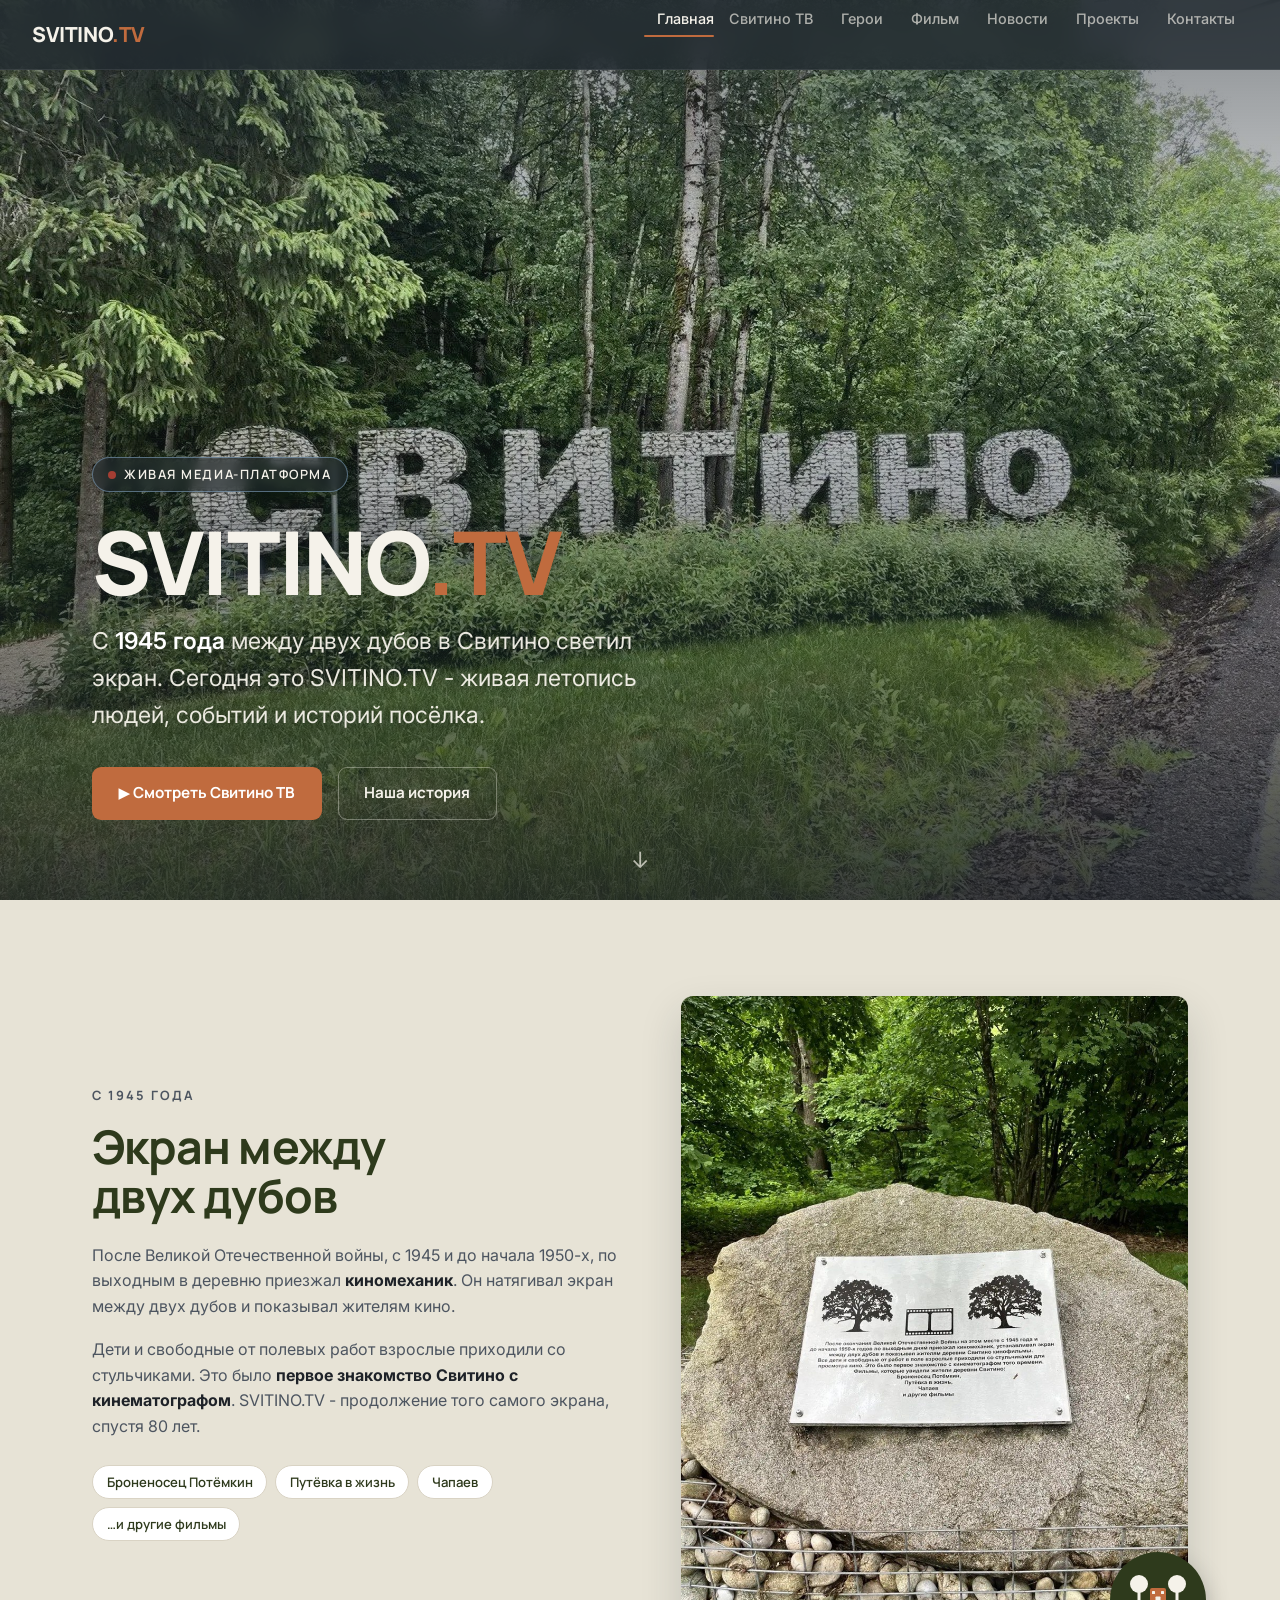
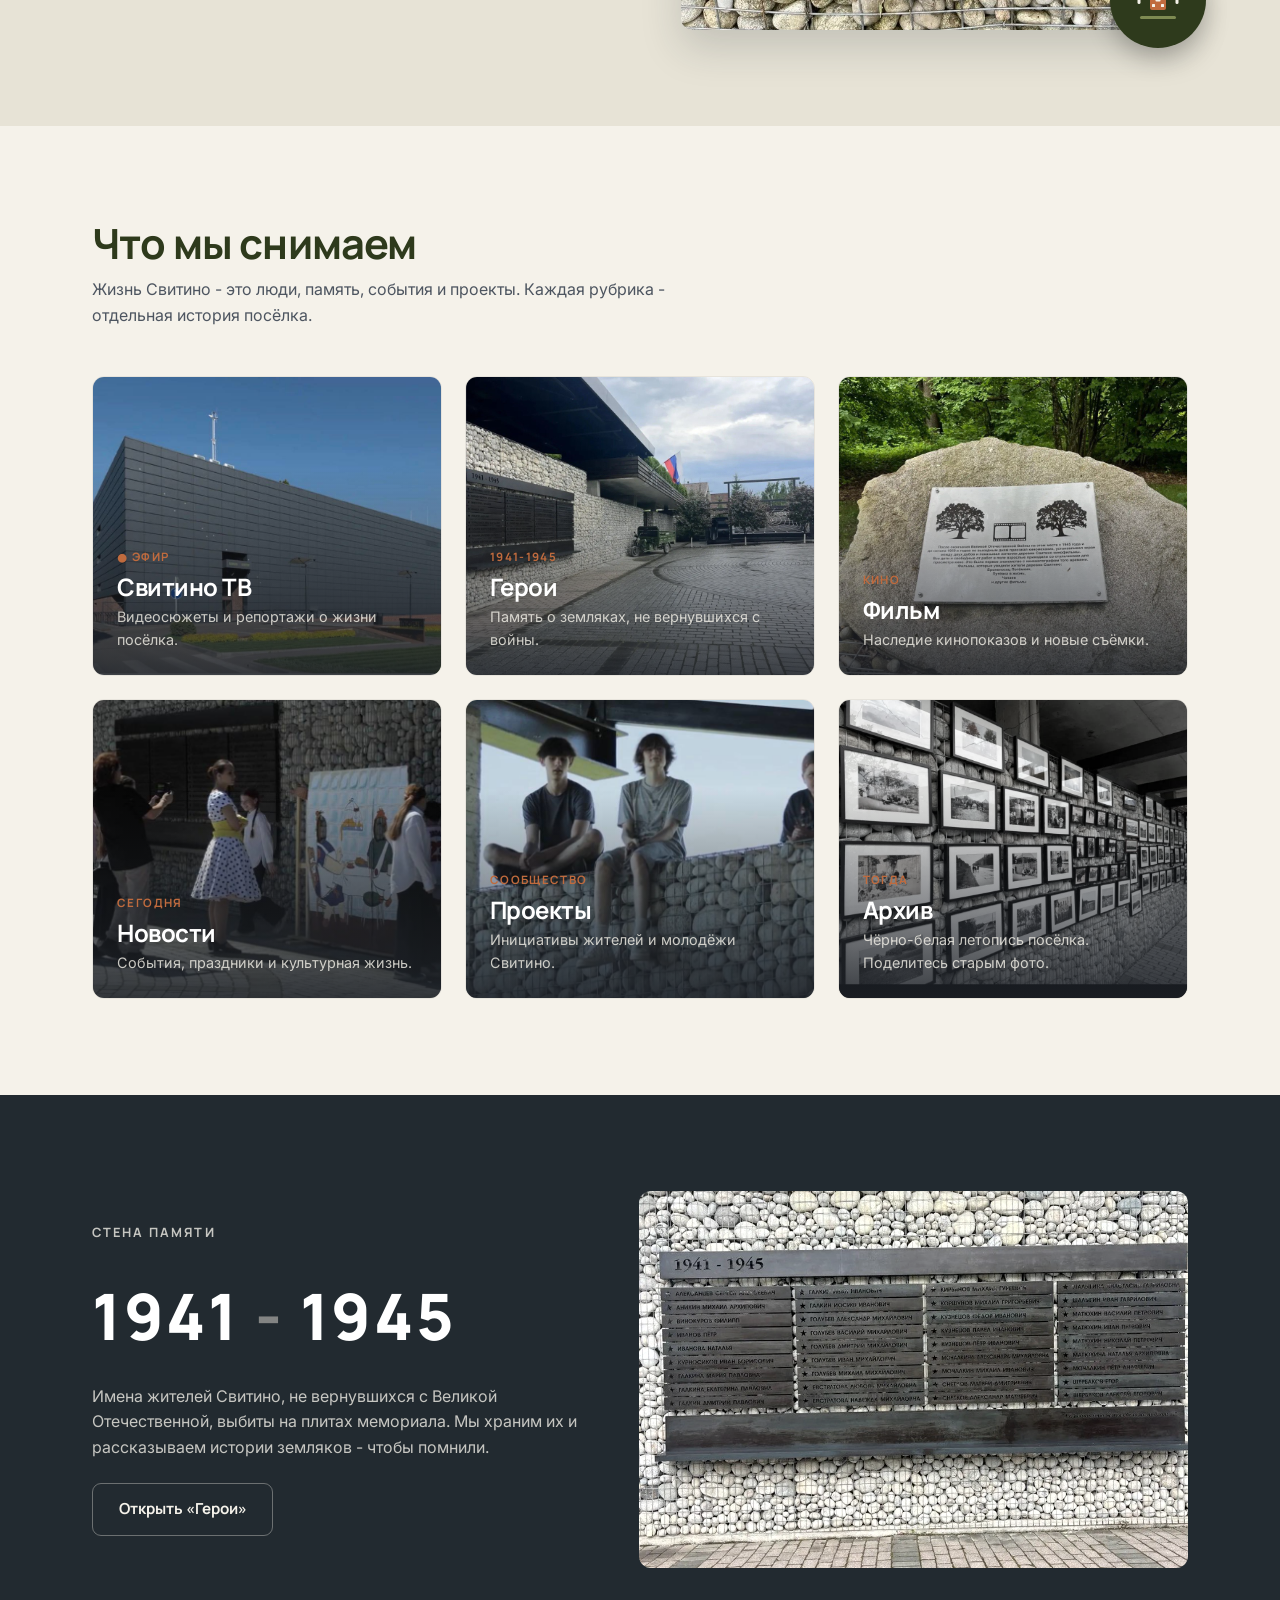
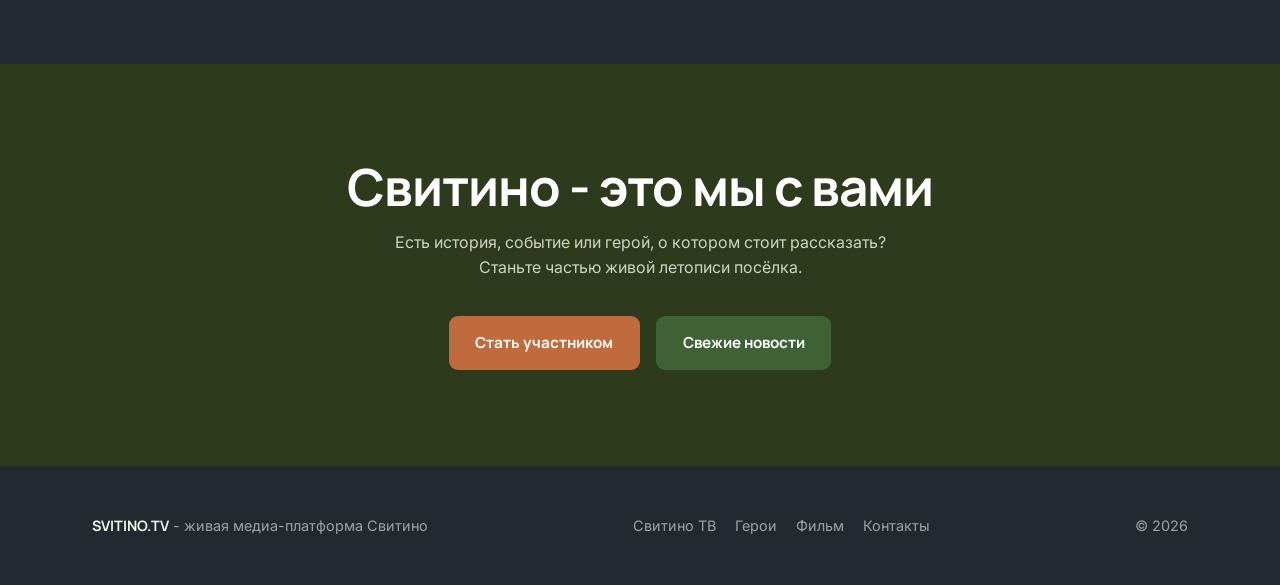
==== commit 667026ad: "style: заменить тире «—»/«–» на дефис «-» во всём тексте сайта Co-Authored-By: Claude Opus 4.8 <nore" ====
--- a/index.html
+++ b/index.html
@@ -3,12 +3,12 @@
 <head>
   <meta charset="UTF-8">
   <meta name="viewport" content="width=device-width, initial-scale=1.0">
-  <title>SVITINO.TV — Живая медиа-платформа Свитино</title>
-  <meta name="description" content="SVITINO.TV — живая медиа-платформа Свитино. Продолжение того самого экрана, что светил между двух дубов с 1945 года.">
+  <title>SVITINO.TV - Живая медиа-платформа Свитино</title>
+  <meta name="description" content="SVITINO.TV - живая медиа-платформа Свитино. Продолжение того самого экрана, что светил между двух дубов с 1945 года.">
   <link rel="preconnect" href="https://fonts.googleapis.com">
   <link rel="preconnect" href="https://fonts.gstatic.com" crossorigin>
   <link href="https://fonts.googleapis.com/css2?family=Manrope:wght@500;600;700;800&family=Inter:wght@400;500;600&display=swap" rel="stylesheet">
-  <link rel="stylesheet" href="css/v5.css">
+  <link rel="stylesheet" href="css/v5.css?v=20260617">
 </head>
 <body>
 
@@ -35,7 +35,7 @@
     <div class="wrap">
       <span class="hero-badge"><span class="dot"></span>Живая медиа-платформа</span>
       <h1>SVITINO<span>.TV</span></h1>
-      <p class="hero-lead">С <b>1945 года</b> между двух дубов в Свитино светил экран. Сегодня это SVITINO.TV — живая летопись людей, событий и историй посёлка.</p>
+      <p class="hero-lead">С <b>1945 года</b> между двух дубов в Свитино светил экран. Сегодня это SVITINO.TV - живая летопись людей, событий и историй посёлка.</p>
       <div class="hero-actions">
         <a href="tv.html" class="btn btn-primary">▶ Смотреть Свитино ТВ</a>
         <a href="#story" class="btn btn-ghost">Наша история</a>
@@ -52,7 +52,7 @@
       <p class="eyebrow">С 1945 года</p>
       <h2>Экран между двух дубов</h2>
       <p>После Великой Отечественной войны, с 1945 и до начала 1950-х, по выходным в деревню приезжал <b>киномеханик</b>. Он натягивал экран между двух дубов и показывал жителям кино.</p>
-      <p>Дети и свободные от полевых работ взрослые приходили со стульчиками. Это было <b>первое знакомство Свитино с кинематографом</b>. SVITINO.TV — продолжение того самого экрана, спустя 80 лет.</p>
+      <p>Дети и свободные от полевых работ взрослые приходили со стульчиками. Это было <b>первое знакомство Свитино с кинематографом</b>. SVITINO.TV - продолжение того самого экрана, спустя 80 лет.</p>
       <div class="story-films">
         <span class="film-chip">Броненосец Потёмкин</span>
         <span class="film-chip">Путёвка в жизнь</span>
@@ -92,14 +92,14 @@
   <div class="wrap">
     <div class="section-head reveal">
       <h2>Что мы снимаем</h2>
-      <p>Жизнь Свитино — это люди, память, события и проекты. Каждая рубрика — отдельная история посёлка.</p>
+      <p>Жизнь Свитино - это люди, память, события и проекты. Каждая рубрика - отдельная история посёлка.</p>
     </div>
     <div class="rubrics">
       <a class="rubric r-tv reveal" href="tv.html">
         <div class="rubric-body"><span class="rubric-tag">● Эфир</span><h3>Свитино ТВ</h3><p>Видеосюжеты и репортажи о жизни посёлка.</p></div>
       </a>
       <a class="rubric r-heroes reveal" href="heroes.html">
-        <div class="rubric-body"><span class="rubric-tag">1941–1945</span><h3>Герои</h3><p>Память о земляках, не вернувшихся с войны.</p></div>
+        <div class="rubric-body"><span class="rubric-tag">1941-1945</span><h3>Герои</h3><p>Память о земляках, не вернувшихся с войны.</p></div>
       </a>
       <a class="rubric r-film reveal" href="film.html">
         <div class="rubric-body"><span class="rubric-tag">Кино</span><h3>Фильм</h3><p>Наследие кинопоказов и новые съёмки.</p></div>
@@ -122,12 +122,12 @@
   <div class="wrap memory-grid">
     <div class="reveal">
       <p class="eyebrow">Стена памяти</p>
-      <div class="memory-years">1941 <span>—</span> 1945</div>
-      <p>Имена жителей Свитино, не вернувшихся с Великой Отечественной, выбиты на плитах мемориала. Мы храним их и рассказываем истории земляков — чтобы помнили.</p>
+      <div class="memory-years">1941 <span>-</span> 1945</div>
+      <p>Имена жителей Свитино, не вернувшихся с Великой Отечественной, выбиты на плитах мемориала. Мы храним их и рассказываем истории земляков - чтобы помнили.</p>
       <a href="heroes.html" class="btn btn-ghost">Открыть «Герои»</a>
     </div>
     <div class="memory-media reveal">
-      <img src="img/heroes-names.jpg" alt="Мемориальная стена 1941–1945 с именами павших жителей Свитино">
+      <img src="img/heroes-names.jpg" alt="Мемориальная стена 1941-1945 с именами павших жителей Свитино">
     </div>
   </div>
 </section>
@@ -135,7 +135,7 @@
 <!-- ── Closing CTA ────────────────────────────── -->
 <section class="cta">
   <div class="wrap">
-    <h2 class="reveal">Свитино — это мы с вами</h2>
+    <h2 class="reveal">Свитино - это мы с вами</h2>
     <p class="reveal">Есть история, событие или герой, о котором стоит рассказать? Станьте частью живой летописи посёлка.</p>
     <div class="hero-actions reveal">
       <a href="contacts.html" class="btn btn-primary">Стать участником</a>
@@ -146,7 +146,7 @@
 
 <footer>
   <div class="wrap foot-grid">
-    <div><strong>SVITINO.TV</strong> — живая медиа-платформа Свитино</div>
+    <div><strong>SVITINO.TV</strong> - живая медиа-платформа Свитино</div>
     <div class="foot-links">
       <a href="tv.html">Свитино ТВ</a>
       <a href="heroes.html">Герои</a>
--- a/css/v5.css
+++ b/css/v5.css
@@ -1,5 +1,5 @@
 /* ════════════════════════════════════════════════════════════
-   SVITINO.TV — v5  «Экран между двух дубов»
+   SVITINO.TV - v5  «Экран между двух дубов»
    Дизайн-система: см. DESIGN.md. Палитра выведена из фото Свитино.
    ════════════════════════════════════════════════════════════ */
 
@@ -234,7 +234,7 @@
 .page-banner .badge { color: #fff; background: rgba(34,42,48,.5); border-color: rgba(255,255,255,.4); backdrop-filter: blur(4px); }
 
 /* секция-контент на бумаге */
-.content { padding: 4.5rem 0; }
+.content { padding: 6rem 0; }
 .content > .wrap > h2 { font-family: var(--head); font-size: clamp(1.5rem,3.5vw,2.1rem); color: var(--green-deep); margin-bottom: .8rem; }
 .content .lead-in { font-size: 1.1rem; color: var(--ink-soft); max-width: 62ch; margin-bottom: 2.6rem; }
 .content .lead-in a { color: var(--terracotta); font-weight: 600; }
@@ -254,7 +254,7 @@
 .card-lite .more:hover { color: var(--green-deep); }
 .card-lite.is-soon { opacity: .82; }
 
-/* люди (Герои) — круглые */
+/* люди (Герои) - круглые */
 .card-person { text-align: center; padding: 2rem 1.35rem; }
 .card-person .avatar { width: 110px; height: 110px; border-radius: 50%; margin: 0 auto 1.1rem;
   background: var(--sand) center/cover no-repeat; display: grid; place-items: center; font-size: 2.6rem; color: var(--stone); border: 1px solid var(--line); }
@@ -322,6 +322,33 @@
   .news-item { flex-direction: column; gap: .6rem; }
   .news-date { width: auto; display: flex; gap: .5rem; align-items: baseline; text-align: left; }
   .news-date .d { font-size: 1.5rem; }
-  .content { padding: 3rem 0; }
+  .content { padding: 4rem 0; }
   .participate { padding: 1.6rem; }
 }
+
+/* ════════ Доп. компоненты (featured / stat-band) ════════ */
+.featured { position: relative; border-radius: var(--r); overflow: hidden; aspect-ratio: 16/8; margin-bottom: 1.5rem; }
+.featured img { width: 100%; height: 100%; object-fit: cover; }
+.featured::after { content: ""; position: absolute; inset: 0; background: linear-gradient(180deg, rgba(30,34,40,.25) 0%, rgba(30,34,40,.4) 55%, rgba(30,34,40,.9) 100%); }
+.featured .meta { position: absolute; z-index: 2; inset: auto 0 0 0; padding: 2rem; color: var(--paper); }
+.featured .meta .tag { font-family: var(--head); font-size: .74rem; font-weight: 700; letter-spacing: .12em; text-transform: uppercase; color: var(--terracotta); }
+.featured .meta h3 { font-size: clamp(1.4rem, 3.2vw, 2.2rem); color: #fff; margin: .35rem 0 .3rem; }
+.featured .meta p { color: rgba(245,242,234,.85); max-width: 52ch; font-size: .95rem; }
+.play-btn { position: absolute; z-index: 2; top: 50%; left: 50%; transform: translate(-50%,-50%);
+  width: 78px; height: 78px; border-radius: 50%; background: rgba(192,107,62,.92); color: #fff;
+  display: grid; place-items: center; font-size: 1.7rem; padding-left: 6px;
+  box-shadow: 0 10px 30px rgba(0,0,0,.35); transition: transform .2s var(--ease), background .2s; }
+.featured:hover .play-btn { transform: translate(-50%,-50%) scale(1.08); background: var(--terracotta); }
+
+.stat-band { background: var(--graphite); border-radius: var(--r); display: grid; grid-template-columns: repeat(4,1fr); overflow: hidden; }
+.stat-band .cell { padding: 1.5rem 1.6rem; border-right: 1px solid rgba(255,255,255,.08); }
+.stat-band .cell:last-child { border-right: none; }
+.stat-band .k { font-size: .68rem; letter-spacing: .14em; text-transform: uppercase; color: rgba(245,242,234,.5); margin-bottom: .35rem; }
+.stat-band .v { font-family: var(--head); font-weight: 800; font-size: 1.4rem; color: var(--paper); }
+.stat-band .v.accent { color: var(--terracotta); }
+@media (max-width: 720px) {
+  .stat-band { grid-template-columns: 1fr 1fr; }
+  .stat-band .cell:nth-child(2) { border-right: none; }
+  .stat-band .cell:nth-child(1), .stat-band .cell:nth-child(2) { border-bottom: 1px solid rgba(255,255,255,.08); }
+  .featured .meta { padding: 1.25rem; }
+}
